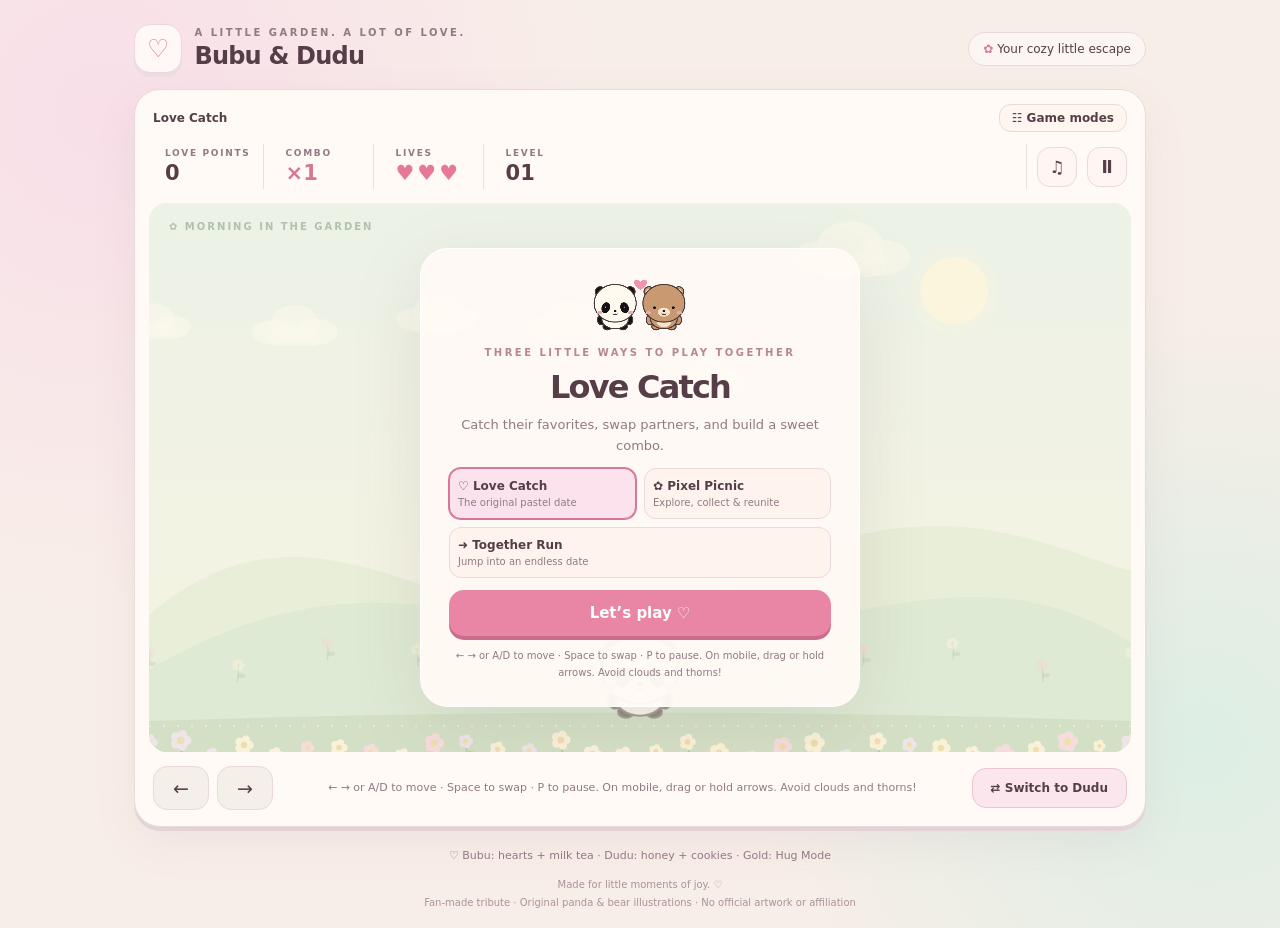
==== BubuDudu.html @ e4f0c97c "first commit" ====
<!DOCTYPE html>
<html lang="en">
<head>
<meta charset="UTF-8">
<meta name="viewport" content="width=device-width, initial-scale=1, viewport-fit=cover">
<meta name="theme-color" content="#f8eee8">
<title>Bubu &amp; Dudu · Little Love Arcade</title>
<style>
:root{--ink:#563e48;--muted:#927984;--pink:#ed779d;--paper:#fffaf5;--border:#ead9dc}
*{box-sizing:border-box}body{margin:0;background:#f8eee8;color:var(--ink);font-family:"Trebuchet MS","Arial Rounded MT Bold",system-ui,sans-serif;min-height:100svh;background-image:radial-gradient(circle at 8% 12%,#f8dfe8 0,transparent 34%),radial-gradient(circle at 94% 80%,#ddeee4 0,transparent 32%)}
button{font:inherit;color:inherit;cursor:pointer;-webkit-tap-highlight-color:transparent;touch-action:manipulation}button:focus-visible{outline:3px solid #9966aa;outline-offset:4px}button:hover{filter:brightness(1.035)}button:active{transform:translateY(2px)}
.page{max-width:1060px;margin:auto;padding:24px 24px 16px}.masthead{display:flex;justify-content:space-between;align-items:center;margin-bottom:16px;gap:12px}.brand{display:flex;align-items:center;gap:12px}.brand-icon{background:#fff8f6;border:1px solid var(--border);border-radius:16px;padding:9px 12px;color:var(--pink);font-size:25px;box-shadow:0 4px 0 #ecdde0}.eyebrow{font-size:10px;font-weight:bold;letter-spacing:2.5px;text-transform:uppercase;color:var(--muted)}h1{font-size:24px;margin:4px 0 0;letter-spacing:-.8px}.date-badge{font-size:12px;border:1px solid var(--border);border-radius:30px;padding:9px 14px;background:#ffffff70}.date-badge span{color:#da7697}
.game-shell{background:var(--paper);border:1px solid var(--border);padding:14px;border-radius:26px;box-shadow:0 15px 45px #86626d15,0 4px 0 #e9dadd}.hud{display:flex;align-items:center;gap:10px;padding:2px 4px 14px;flex-wrap:wrap}.stat{min-width:100px;padding:4px 12px;border-right:1px solid #eddee0}.stat-label{display:block;font-size:9px;letter-spacing:1.7px;font-weight:bold;color:var(--muted);margin-bottom:3px}.stat-value{font-size:21px;font-weight:bold;font-variant-numeric:tabular-nums}.combo-value{color:#d67797}.lives-value{color:#e77998;letter-spacing:3px}.level-stat{flex:1}.icon-button{border:1px solid var(--border);background:#fff5f2;width:40px;height:40px;border-radius:13px;font-weight:bold;font-size:17px}.stage{position:relative;height:clamp(380px,61svh,610px);min-height:330px;border-radius:18px;overflow:hidden;background:#edf4e8;isolation:isolate}canvas{display:block;width:100%;height:100%;touch-action:none}.stage-caption{position:absolute;top:18px;left:20px;pointer-events:none;font-size:10px;letter-spacing:2px;color:#638877;font-weight:bold;text-transform:uppercase}.hug-pill{position:absolute;top:16px;right:16px;border-radius:24px;padding:9px 14px;background:#fff5cc;box-shadow:0 3px 12px #c98b4430;color:#956634;font-size:12px;font-weight:bold;pointer-events:none}.toast{position:absolute;top:65px;left:50%;transform:translateX(-50%);padding:10px 18px;border-radius:25px;background:#fffaf2ed;box-shadow:0 4px 15px #71505012;font-size:13px;font-weight:bold;pointer-events:none;text-align:center;max-width:90%;width:max-content}
.overlay{position:absolute;inset:0;background:#f5f4e388;backdrop-filter:none;display:flex;align-items:center;justify-content:center;padding:18px;z-index:2}.card{width:min(440px,100%);text-align:center;background:#fffaf5f5;border:1px solid #ffffff;border-radius:28px;padding:25px 28px;box-shadow:0 18px 70px #79616122}.card-tag{font-size:10px;letter-spacing:2.5px;color:#b88691;text-transform:uppercase;font-weight:bold}.card h2{font-size:40px;letter-spacing:-1.8px;line-height:1.06;margin:13px 0 9px}.card h2 span{color:#dd7997}.card p{font-size:13px;line-height:1.65;color:var(--muted);margin:8px 0 15px}.couple-art{width:155px;height:87px;display:block;margin:0 auto 8px}canvas.couple-art{object-fit:contain}.rules{display:grid;grid-template-columns:1fr 1fr;gap:8px;margin:16px 0;text-align:left}.rule{background:#f8edf0;border-radius:12px;padding:10px;font-size:11px;line-height:1.6}.rule:nth-child(2){background:#f5eddf}.rule b{display:block;font-size:12px}.primary{border:0;background:#e986a5;color:#fff;width:100%;padding:14px;border-radius:15px;font-size:15px;font-weight:bold;box-shadow:0 4px 0 #ca6c8c}.small-note{font-size:10px!important;margin:12px 0 0!important}.score-summary{display:flex;justify-content:center;gap:40px;margin:22px 0}.score-summary strong{display:block;font-size:31px;margin-top:5px}.score-summary span{font-size:11px;color:var(--muted)}
.controls{display:flex;align-items:center;justify-content:space-between;gap:12px;padding:14px 4px 2px}.move-controls{display:flex;gap:8px}.move-button{border:1px solid var(--border);background:#f5efe9;border-radius:14px;width:56px;height:44px;font-size:19px;touch-action:none;user-select:none}.move-button.held{background:#eddae3}.control-hint{font-size:11px;color:var(--muted);text-align:center;line-height:1.7}.control-hint kbd{font:inherit;background:#f3eae8;border:1px solid #e5d8d7;border-radius:5px;padding:2px 5px}.swap-button{border:1px solid #e9c5d0;border-radius:14px;background:#fbe6ed;padding:12px 18px;font-size:12px;font-weight:bold;min-width:150px}.legend{display:flex;justify-content:center;flex-wrap:wrap;gap:20px;margin:22px 0 14px;color:var(--muted);font-size:11px}.legend span{display:flex;align-items:center;gap:6px}.dot{width:8px;height:8px;border-radius:50%;display:inline-block;background:#e986a5}.dot.honey{background:#d5a05c}.dot.gold{background:#dfbe55}.footer{text-align:center;font-size:10px;color:#ab9298;line-height:1.8}.hidden{display:none!important}.sr-only{position:absolute;width:1px;height:1px;padding:0;overflow:hidden;clip:rect(0,0,0,0);white-space:nowrap;border:0}
@media(max-width:600px){.page{padding:12px 10px}.masthead{margin-bottom:12px}.brand-icon{padding:7px 10px}h1{font-size:19px}.date-badge{display:none}.game-shell{padding:9px;border-radius:21px}.hud{gap:0;padding-bottom:10px}.stat{min-width:0;padding:3px 8px}.stat-value{font-size:18px}.stat-label{font-size:8px;letter-spacing:1px}.icon-button{width:33px;height:34px;margin-left:5px}.stage{height:clamp(380px,62svh,590px)}.card{padding:19px 20px}.card h2{font-size:34px}.control-hint{display:none}.swap-button{min-width:145px;padding:12px}.legend{gap:12px;font-size:10px;margin:17px 0 10px}.couple-art{height:75px}.stage-caption{font-size:9px;left:13px}.controls{padding-top:12px}}
@media(max-height:650px) and (min-width:601px){.page{padding-top:12px}.stage{height:380px}.card{padding:16px 25px}.couple-art{height:60px}.card h2{font-size:32px}.rules{margin:10px 0}.legend{margin:15px 0 8px}}
@media(prefers-reduced-motion:reduce){button:active{transform:none}}
.mode-picker{display:grid;grid-template-columns:1fr 1fr;gap:8px;margin:12px 0}.mode-choice{border:1px solid var(--border);border-radius:12px;padding:10px 8px;background:#fff3ed;text-align:left;font-size:12px;font-weight:bold}.mode-choice:last-child{grid-column:1/-1}.mode-choice small{display:block;font-size:10px;font-weight:normal;margin-top:4px;color:var(--muted)}.mode-choice[aria-pressed="true"]{border-color:#d67797;background:#fce2ed;box-shadow:0 0 0 1px #d67797}.secondary{border:1px solid var(--border);border-radius:12px;background:#fff7ef;padding:9px 15px;margin-top:10px}.card{max-height:100%;overflow:auto}.overlay{padding:12px}.card h2{font-size:32px}.card .couple-art{height:65px}.card p{margin:6px 0 10px}.direction-extra{display:flex;gap:6px}.move-controls{flex-wrap:wrap}.control-hint{font-size:11px}.pixel-mode canvas{image-rendering:pixelated}.pixel-mode .stage-caption{font-family:monospace}.mode-nav{display:flex;justify-content:space-between;align-items:center;padding:0 4px 10px;font-size:12px;font-weight:bold}.mode-nav .secondary{margin:0;padding:6px 12px}@media(max-width:600px){.card{padding:16px}.card h2{margin:8px 0;font-size:28px}.card .couple-art{height:48px}.mode-choice{padding:8px}.direction-extra .move-button{width:38px}.control-hint{display:none}.mode-picker{gap:6px}}
</style>
</head>
<body>
<main class="page">
 <header class="masthead"><div class="brand"><div class="brand-icon" aria-hidden="true">♡</div><div><div class="eyebrow">A little garden. A lot of love.</div><h1>Bubu &amp; Dudu</h1></div></div><div class="date-badge"><span>✿</span> Your cozy little escape</div></header>
 <section class="game-shell" aria-label="Love Catch game">
  <div class="mode-nav"><span id="modeLabel">Love Catch</span><button class="secondary" id="menu">☷ Game modes</button></div>
  <div class="hud"><div class="stat"><span class="stat-label">LOVE POINTS</span><span class="stat-value" id="score">0</span></div><div class="stat"><span class="stat-label">COMBO</span><span class="stat-value combo-value" id="combo">×1</span></div><div class="stat"><span class="stat-label">LIVES</span><span class="stat-value lives-value" id="lives" aria-label="3 lives">♥♥♥</span></div><div class="stat level-stat"><span class="stat-label">LEVEL</span><span class="stat-value" id="level">01</span></div><button class="icon-button" id="mute" aria-label="Mute sound" aria-pressed="false" title="Mute sound">♫</button><button class="icon-button" id="pause" aria-label="Pause game" title="Pause (P)">Ⅱ</button></div>
  <div class="stage" id="stage"><canvas id="game" aria-label="Move to catch falling treats. Bubu loves hearts and milk tea; Dudu loves honey and cookies."></canvas><div class="stage-caption" id="season">✿ Morning in the garden</div><div class="hug-pill hidden" id="hug">♡ HUG MODE · 5.0s</div><div class="toast hidden" id="toast" role="status"></div>
   <div class="overlay" id="overlay"><div class="card">
    <svg class="couple-art" viewBox="0 0 180 100" aria-hidden="true"><path d="M88 29C70 10 59 32 88 48C116 32 106 10 88 29" fill="#ef95af"/><g stroke="#62474a" stroke-width="2.5"><ellipse cx="55" cy="78" rx="31" ry="20" fill="#fff9ef"/><circle cx="31" cy="30" r="11" fill="#55444a"/><circle cx="78" cy="30" r="11" fill="#55444a"/><ellipse cx="55" cy="49" rx="34" ry="29" fill="#fff9ef"/><ellipse cx="42" cy="47" rx="9" ry="12" fill="#55444a"/><ellipse cx="68" cy="47" rx="9" ry="12" fill="#55444a"/><ellipse cx="125" cy="78" rx="31" ry="20" fill="#bc8a65"/><circle cx="102" cy="30" r="11" fill="#bc8a65"/><circle cx="148" cy="30" r="11" fill="#bc8a65"/><ellipse cx="125" cy="49" rx="34" ry="29" fill="#bc8a65"/></g><g fill="#fff"><circle cx="44" cy="45" r="2.5"/><circle cx="70" cy="45" r="2.5"/></g><g fill="#574247"><circle cx="114" cy="47" r="3"/><circle cx="136" cy="47" r="3"/><ellipse cx="55" cy="56" rx="4" ry="3"/><ellipse cx="125" cy="56" rx="4" ry="3"/></g><g fill="#ed95a8" opacity=".8"><ellipse cx="32" cy="60" rx="7" ry="4"/><ellipse cx="77" cy="60" rx="7" ry="4"/><ellipse cx="103" cy="60" rx="7" ry="4"/><ellipse cx="147" cy="60" rx="7" ry="4"/></g><g stroke="#62474a" stroke-width="2" fill="none" stroke-linecap="round"><path d="M49 62Q55 68 61 62M119 62Q125 68 131 62"/></g></svg>
    <div class="card-tag" id="cardTag">Three little ways to play together</div><h2 id="cardTitle">Love <span>Catch</span></h2><p id="cardDescription">A garden date with your favorite duo.</p>
    <div class="mode-picker" id="modePicker"><button class="mode-choice" data-mode="catch" aria-pressed="true">♡ Love Catch<small>The original pastel date</small></button><button class="mode-choice" data-mode="picnic" aria-pressed="false">✿ Pixel Picnic<small>Explore, collect & reunite</small></button><button class="mode-choice" data-mode="runner" aria-pressed="false">➜ Together Run<small>Jump into an endless date</small></button></div>
    <div class="rules" id="rules"><div class="rule"><b>♡ Bubu’s favorites</b>Pink hearts &amp; milk tea</div><div class="rule"><b>✿ Dudu’s favorites</b>Honey jars &amp; cookies</div></div>
    <div class="score-summary hidden" id="summary"><div><span>YOUR SCORE</span><strong id="finalScore">0</strong></div><div><span>PERSONAL BEST</span><strong id="bestScore">0</strong></div></div>
    <button class="primary" id="play">Let’s play &nbsp; ♡</button><p class="small-note" id="cardNote">Move with ← → or A / D · Space to swap<br>On mobile, drag or hold the arrow buttons.<br>Avoid clouds &amp; thorns. Gold means hug time!</p>
   </div></div>
  </div>
  <div class="controls"><div class="move-controls"><button class="move-button" id="left" aria-label="Move left">←</button><button class="move-button" id="right" aria-label="Move right">→</button></div><div class="control-hint"><kbd>←</kbd> <kbd>→</kbd> move &nbsp; <kbd>Space</kbd> swap &nbsp; <kbd>P</kbd> pause<br>Catch their favorites to grow your combo!</div><button class="swap-button" id="swap">⇄ &nbsp; Switch to Dudu</button></div>
 </section>
 <div class="legend"><span><i class="dot"></i> Bubu: hearts + milk tea</span><span><i class="dot honey"></i> Dudu: honey + cookies</span><span><i class="dot gold"></i> Golden heart: hug time!</span></div>
 <footer class="footer">Made for little moments of joy. ♡<br>Fan-made tribute · Original panda &amp; bear illustrations · No official artwork or affiliation</footer>
 <div class="sr-only" id="announcement" aria-live="polite"></div>
</main>
<script>
(() => {
 'use strict';
 // ── Tweakable constants ──────────────────────────────────────────────
 const CONFIG = Object.freeze({moveSpeed:470,fallSpeed:115,fallIncrease:24,spawnInterval:.86,minSpawnInterval:.29,spawnDecrease:.075,levelDuration:30,lives:3,hugDuration:5,invulnerability:1.35,goldenChance:.025,hazardChance:.19,maxCombo:5,catchesPerCombo:3,maxItems:70,points:{heart:10,tea:20,honey:20,cookie:10,gold:30}});
 const THEMES = [
  {name:'Morning in the garden',sky:'#e3f1ed',low:'#f7f4de',hill:'#c3dfc4',hill2:'#d9e8ca',ground:'#afcba6',night:false},
  {name:'Sunset sweethearts',sky:'#f3cbd7',low:'#ffebcf',hill:'#c7baca',hill2:'#dfcbd3',ground:'#b7bda5',night:false},
  {name:'Under the little stars',sky:'#44496e',low:'#8d7a9f',hill:'#696b8a',hill2:'#7c7a98',ground:'#758479',night:true}
 ];
 const $ = id => document.getElementById(id);
 const canvas=$('game'),stage=$('stage');let ctx=canvas.getContext('2d');
 const ui={score:$('score'),combo:$('combo'),lives:$('lives'),level:$('level'),overlay:$('overlay'),hug:$('hug'),toast:$('toast'),swap:$('swap')};
 const reducedMotion=window.matchMedia('(prefers-reduced-motion: reduce)').matches;
 const rand=(a,b)=>a+Math.random()*(b-a),clamp=(v,a,b)=>Math.max(a,Math.min(b,v));
 let W=900,H=550,dpr=1,lastTime=0,visualTime=0,best=0;
 try{best=Math.max(0,Number(localStorage.getItem('loveCatchBest'))||0);}catch{/* Private browsing or denied storage is safe. */}
 // ── State ───────────────────────────────────────────────────────────
 const state={mode:'start',score:0,lives:CONFIG.lives,level:1,elapsed:0,streak:0,combo:1,character:'bubu',x:450,items:[],particles:[],texts:[],spawnTimer:.6,hug:0,invulnerable:0,squash:0,shake:0,toastTime:0};
 const input={keys:new Set(),holds:new Map(),pointer:null,target:null};
 const scenery={clouds:Array.from({length:7},(_,i)=>({x:i/7,y:rand(.08,.36),scale:rand(.65,1.2),speed:rand(.005,.013)})),stars:Array.from({length:48},()=>({x:Math.random(),y:rand(.03,.65),r:rand(.8,2),phase:rand(0,6)})),flowers:Array.from({length:32},(_,i)=>({x:i/31,y:rand(0,1),scale:rand(.65,1.2),phase:rand(0,6)}))};
 function catchWidth(){return state.hug>0?144:72;}
 function playerY(){return H-66;}
 function constrainPlayer(){state.x=clamp(state.x,catchWidth()/2+8,W-catchWidth()/2-8);}
 function clearInput(){input.keys.clear();input.holds.clear();input.pointer=null;input.target=null;document.querySelectorAll('.move-button').forEach(button=>button.classList.remove('held'));}
 // ── Audio: synthesized only; unlocked by a user gesture ──────────────
 const audio={context:null,muted:false};
 function unlockAudio(){try{if(!audio.context)audio.context=new(window.AudioContext||window.webkitAudioContext)();if(audio.context.state==='suspended')audio.context.resume().catch(()=>{});}catch{/* Audio is optional. */}}
 function tone(frequency,start,duration,type='sine',volume=.075,endFrequency){if(!audio.context||audio.muted||audio.context.state!=='running')return;const t=audio.context.currentTime+start,o=audio.context.createOscillator(),g=audio.context.createGain();o.type=type;o.frequency.setValueAtTime(frequency,t);if(endFrequency)o.frequency.exponentialRampToValueAtTime(endFrequency,t+duration);g.gain.setValueAtTime(.0001,t);g.gain.exponentialRampToValueAtTime(volume,t+.012);g.gain.exponentialRampToValueAtTime(.0001,t+duration);o.connect(g);g.connect(audio.context.destination);o.start(t);o.stop(t+duration+.02);}
 function sound(name){if(name==='catch')tone(640,0,.13,'sine',.075,1100);else if(name==='combo')[660,880,1100].forEach((f,i)=>tone(f,i*.07,.2));else if(name==='hit'){tone(180,0,.24,'triangle',.12,55);tone(110,.07,.2,'sawtooth',.035,45);}else if(name==='level')[523,659,784,1047].forEach((f,i)=>tone(f,i*.12,.25));else if(name==='hug')[587,740,880,1175,1480].forEach((f,i)=>tone(f,i*.075,.28));else if(name==='swap')tone(400,0,.09,'sine',.035,650);}
 // ── UI and lifecycle ────────────────────────────────────────────────
 function updateHUD(){ui.score.textContent=state.score.toLocaleString();ui.combo.textContent='×'+state.combo;ui.lives.textContent='♥'.repeat(state.lives)+'♡'.repeat(CONFIG.lives-state.lives);ui.lives.setAttribute('aria-label',state.lives+' lives');ui.level.textContent=String(state.level).padStart(2,'0');ui.swap.textContent='⇄  Switch to '+(state.character==='bubu'?'Dudu':'Bubu');const theme=THEMES[(state.level-1)%3];$('season').textContent=(theme.night?'☾ ':'✿ ')+theme.name;$('season').style.color=theme.night?'#f4d8ed':'#638877';}
 function notify(text,duration=2){ui.toast.textContent=text;ui.toast.classList.remove('hidden');state.toastTime=duration;$('announcement').textContent=text;}
 function startGame(){unlockAudio();clearInput();Object.assign(state,{mode:'playing',score:0,lives:CONFIG.lives,level:1,elapsed:0,streak:0,combo:1,character:'bubu',x:W/2,items:[],particles:[],texts:[],spawnTimer:.6,hug:0,invulnerable:0,squash:0,shake:0,toastTime:0});ui.overlay.classList.add('hidden');ui.toast.classList.add('hidden');ui.hug.classList.add('hidden');$('pause').textContent='Ⅱ';$('pause').setAttribute('aria-label','Pause game');updateHUD();notify('Bubu loves pink treats. Let’s catch some love!',2.8);}
 function showOverlay(mode){ui.overlay.classList.remove('hidden');$('rules').classList.add('hidden');$('summary').classList.toggle('hidden',mode!=='over');if(mode==='paused'){$('cardTag').textContent='Take a little breather';$('cardTitle').innerHTML='Date <span>paused</span>';$('cardDescription').textContent='Your treats can wait. We’ll be right here.';$('play').textContent='Keep catching  ♡';$('cardNote').textContent='Press P or tap below to continue.';}else{$('cardTag').textContent='A lovely date, beautifully caught';$('cardTitle').innerHTML='So much <span>love!</span>';$('cardDescription').textContent='Every little treat was a little memory. Shall we make more?';$('finalScore').textContent=state.score.toLocaleString();$('bestScore').textContent=best.toLocaleString();$('play').textContent='Play again  ♡';$('cardNote').textContent='Tip: swap for matching treats to build a ×5 combo!';}$('play').focus({preventScroll:true});}
 function pauseGame(){if(state.mode==='playing'){state.mode='paused';clearInput();showOverlay('paused');$('pause').textContent='▶';$('pause').setAttribute('aria-label','Resume game');}else if(state.mode==='paused'){state.mode='playing';ui.overlay.classList.add('hidden');$('pause').textContent='Ⅱ';$('pause').setAttribute('aria-label','Pause game');lastTime=performance.now();}}
 function endGame(){state.mode='over';clearInput();best=Math.max(best,state.score);try{localStorage.setItem('loveCatchBest',String(best));}catch{}ui.hug.classList.add('hidden');showOverlay('over');}
 function swap(){if(state.mode!=='playing')return;unlockAudio();state.character=state.character==='bubu'?'dudu':'bubu';state.squash=.18;sound('swap');updateHUD();}
 $('play').addEventListener('click',()=>{if(state.mode==='paused')pauseGame();else startGame();$('play').blur();});$('pause').addEventListener('click',()=>{unlockAudio();pauseGame();$('pause').blur();});ui.swap.addEventListener('click',()=>{swap();ui.swap.blur();});
 $('mute').addEventListener('click',()=>{audio.muted=!audio.muted;unlockAudio();$('mute').textContent=audio.muted?'♪̸':'♫';$('mute').setAttribute('aria-pressed',String(audio.muted));$('mute').setAttribute('aria-label',audio.muted?'Unmute sound':'Mute sound');$('mute').title=audio.muted?'Unmute sound':'Mute sound';});
 // ── Input: keyboard, drag, and multi-touch hold buttons ───────────────
 window.addEventListener('keydown',e=>{const k=e.key.toLowerCase();if(!['arrowleft','arrowright','a','d',' ','p'].includes(k))return;if(e.target instanceof HTMLButtonElement&&k===' ')return;if(state.mode==='playing'||state.mode==='paused')e.preventDefault();if(e.repeat)return;if(k==='p'){unlockAudio();pauseGame();}else if(k===' ')swap();else if(state.mode==='playing'){input.keys.add(k);input.target=null;}});
 window.addEventListener('keyup',e=>input.keys.delete(e.key.toLowerCase()));window.addEventListener('blur',()=>{clearInput();if(state.mode==='playing')pauseGame();});document.addEventListener('visibilitychange',()=>{if(document.hidden&&state.mode==='playing')pauseGame();});
 for(const [id,direction] of [['left',-1],['right',1]]){const button=$(id);button.addEventListener('pointerdown',e=>{if(state.mode!=='playing')return;e.preventDefault();unlockAudio();button.setPointerCapture(e.pointerId);input.holds.set(e.pointerId,direction);input.target=null;button.classList.add('held');});const release=e=>{input.holds.delete(e.pointerId);button.classList.remove('held');};button.addEventListener('pointerup',release);button.addEventListener('pointercancel',release);button.addEventListener('lostpointercapture',release);}
 function setPointerTarget(e){const rect=canvas.getBoundingClientRect();input.target=clamp((e.clientX-rect.left)*W/rect.width,0,W);}
 canvas.addEventListener('pointerdown',e=>{if(state.mode!=='playing'||input.pointer!==null)return;e.preventDefault();unlockAudio();input.pointer=e.pointerId;canvas.setPointerCapture(e.pointerId);setPointerTarget(e);});canvas.addEventListener('pointermove',e=>{if(input.pointer===e.pointerId)setPointerTarget(e);});const releaseDrag=e=>{if(input.pointer===e.pointerId){input.pointer=null;input.target=null;}};canvas.addEventListener('pointerup',releaseDrag);canvas.addEventListener('pointercancel',releaseDrag);canvas.addEventListener('lostpointercapture',releaseDrag);
 // ── Spawning and catch resolution ────────────────────────────────────
 function spawn(){if(state.items.length>=CONFIG.maxItems)return;const r=Math.random();let type;if(r<CONFIG.goldenChance)type='gold';else if(r<CONFIG.goldenChance+CONFIG.hazardChance)type=Math.random()<.5?'cloud':'thorn';else type=['heart','tea','honey','cookie'][Math.floor(Math.random()*4)];state.items.push({type,x:rand(25,W-25),y:-30,speed:(CONFIG.fallSpeed+Math.min(state.level-1,18)*CONFIG.fallIncrease)*rand(.87,1.15),phase:rand(0,6),rotation:rand(-.2,.2),caught:false});}
 function burst(x,y,count,color,hearts=false){if(reducedMotion)count=Math.min(count,4);for(let i=0;i<count;i++)state.particles.push({x,y,vx:rand(-95,95),vy:rand(-170,-45),life:rand(.45,.85),max:.85,size:rand(3,7),color,heart:hearts});}
 function floating(text,x,y,color='#c75f84'){state.texts.push({text,x,y,life:1.1,color});}
 function catchItem(item){const {type,x,y}=item;item.caught=true;if(type==='cloud'||type==='thorn'){if(state.invulnerable>0)return;state.lives--;state.streak=0;state.combo=1;state.invulnerable=CONFIG.invulnerability;state.shake=reducedMotion?0:.32;burst(x,y,13,'#8a7a95');floating('Ouch! −1 ♥',state.x,playerY()-62,'#786780');sound('hit');updateHUD();if(state.lives<=0)endGame();return;}
  if(type==='gold'){state.hug=CONFIG.hugDuration;constrainPlayer();notify('♡ Hug Mode! Together is twice as sweet.',2.5);sound('hug');burst(x,y,22,'#edbf50',true);}
  const matching=type==='gold'||state.hug>0||(state.character==='bubu'?(type==='heart'||type==='tea'):(type==='honey'||type==='cookie'));
  const oldCombo=state.combo;if(matching){state.streak++;state.combo=Math.min(CONFIG.maxCombo,1+Math.floor(state.streak/CONFIG.catchesPerCombo));}else{state.streak=0;state.combo=1;}
  const points=Math.round(CONFIG.points[type]*(matching?1:.5)*state.combo*(state.hug>0?2:1));state.score+=points;state.squash=.24;floating('+'+points+(matching?'':' · wrong pal'),x,y-16,matching?'#bc597d':'#958378');burst(x,y,matching?9:4,matching?'#ea91ae':'#d2b28b',matching&&state.combo>1);if(type!=='gold')sound(state.combo>oldCombo?'combo':'catch');if(state.combo>oldCombo)notify('Sweet streak! ×'+state.combo+' love points',1.4);updateHUD();}
 // ── Delta-time simulation ───────────────────────────────────────────
 function update(dt){state.elapsed+=dt;const nextLevel=1+Math.floor(state.elapsed/CONFIG.levelDuration);if(nextLevel!==state.level){state.level=nextLevel;sound('level');updateHUD();notify('Level '+state.level+' · '+THEMES[(state.level-1)%3].name,2.6);burst(W/2,H*.3,24,'#e99cba',true);}
  state.hug=Math.max(0,state.hug-dt);state.invulnerable=Math.max(0,state.invulnerable-dt);state.squash=Math.max(0,state.squash-dt);state.shake=Math.max(0,state.shake-dt);state.toastTime=Math.max(0,state.toastTime-dt);ui.toast.classList.toggle('hidden',state.toastTime<=0);ui.hug.classList.toggle('hidden',state.hug<=0);if(state.hug>0)ui.hug.textContent='♡ HUG MODE · '+state.hug.toFixed(1)+'s';
  let direction=(input.keys.has('arrowright')||input.keys.has('d')?1:0)-(input.keys.has('arrowleft')||input.keys.has('a')?1:0);for(const held of input.holds.values())direction+=held;direction=clamp(direction,-1,1);if(direction)state.x+=direction*CONFIG.moveSpeed*dt;else if(input.target!==null){const diff=input.target-state.x;state.x+=Math.sign(diff)*Math.min(Math.abs(diff),CONFIG.moveSpeed*1.5*dt);}constrainPlayer();
  state.spawnTimer-=dt;const interval=Math.max(CONFIG.minSpawnInterval,CONFIG.spawnInterval-(state.level-1)*CONFIG.spawnDecrease);while(state.spawnTimer<=0){spawn();state.spawnTimer+=interval;}
  const line=playerY()-35;for(const item of state.items){const oldY=item.y;item.y+=item.speed*dt;const ix=item.x+Math.sin(visualTime*1.8+item.phase)*7;if(oldY<=line+17&&item.y>=line-17&&Math.abs(ix-state.x)<catchWidth()/2+13){catchItem(item);if(state.mode!=='playing')break;}}
  state.items=state.items.filter(item=>!item.caught&&item.y<H+40);for(const p of state.particles){p.life-=dt;p.x+=p.vx*dt;p.y+=p.vy*dt;p.vy+=230*dt;}state.particles=state.particles.filter(p=>p.life>0);for(const t of state.texts){t.life-=dt;t.y-=32*dt;}state.texts=state.texts.filter(t=>t.life>0);
 }
 // ── Canvas artwork primitives (all original, no images) ───────────────
 function ellipse(x,y,rx,ry,fill,stroke){ctx.beginPath();ctx.ellipse(x,y,Math.max(.01,rx),Math.max(.01,ry),0,0,Math.PI*2);ctx.fillStyle=fill;ctx.fill();if(stroke){ctx.strokeStyle=stroke;ctx.lineWidth=2;ctx.stroke();}}
 function roundRect(x,y,w,h,r,fill,stroke){ctx.beginPath();ctx.roundRect(x,y,w,h,r);ctx.fillStyle=fill;ctx.fill();if(stroke){ctx.strokeStyle=stroke;ctx.lineWidth=2;ctx.stroke();}}
 function heart(x,y,size,color){ctx.save();ctx.translate(x,y);ctx.scale(size/20,size/20);ctx.beginPath();ctx.moveTo(0,8);ctx.bezierCurveTo(-25,-7,-12,-23,0,-10);ctx.bezierCurveTo(12,-23,25,-7,0,8);ctx.fillStyle=color;ctx.fill();ctx.restore();}
 function cloud(x,y,s,color){ctx.save();ctx.translate(x,y);ctx.scale(s,s);ellipse(-24,0,25,14,color);ellipse(0,-9,28,22,color);ellipse(26,0,24,15,color);roundRect(-30,-4,60,20,9,color);ctx.restore();}
 function flower(x,y,s,color,phase=0){ctx.save();ctx.translate(x,y);ctx.rotate(reducedMotion?0:Math.sin(visualTime*.8+phase)*.07);ctx.scale(s,s);ctx.strokeStyle='#779c7b';ctx.lineWidth=2;ctx.beginPath();ctx.moveTo(0,2);ctx.quadraticCurveTo(2,12,0,24);ctx.stroke();ellipse(5,15,6,3,'#83ac85');for(let i=0;i<5;i++){const a=i*Math.PI*2/5;ellipse(Math.cos(a)*5,Math.sin(a)*5,4,4,color);}ellipse(0,0,3,3,'#e9c775');ctx.restore();}
 function drawCharacter(x,y,kind,scale=1){const panda=kind==='bubu',fur=panda?'#fffaf0':'#c99a72',dark='#4a3a38',black='#171313',cream='#f6e3c9';ctx.save();ctx.translate(x,y+(reducedMotion?0:Math.sin(visualTime*3.2)*2));const squash=Math.sin(state.squash/.24*Math.PI)*.1;ctx.scale(scale*(1+squash),scale*(1-squash));
  // A round, overlapping head takes up about two thirds of the height.
  const shape=(px,py,rx,ry,color)=>ellipse(px,py,rx,ry,color,dark);
  ctx.lineWidth=2;
  for(const side of [-1,1]){shape(side*14,27,8,6,panda?black:fur);shape(side*25,15,7,9,panda?black:fur);}
  shape(0,14,24,17,fur);ellipse(0,19,13,9,panda?fur:cream);
  for(const side of [-1,1]){shape(side*27,-36,9,9,panda?black:fur);if(!panda)ellipse(side*27,-36,5,5,cream);}
  shape(0,-15,38,34,fur);
  if(panda){for(const side of [-1,1]){ctx.save();ctx.translate(side*17,-7);ctx.rotate(-side*Math.PI/9);ellipse(0,0,7.5,10,black);ctx.restore();}}
  else ellipse(0,1,11,8,cream);
  for(const side of [-1,1]){ellipse(side*17,-7,2.5,2.5,panda?'#080808':black);if(panda)ellipse(side*17-.7,-8,1,1,'#ffffff');ellipse(side*28,2,5,3,'#efa6b5');}
  ellipse(0,-1,2.4,1.8,black);ctx.strokeStyle=dark;ctx.lineWidth=1.3;ctx.lineCap='round';ctx.beginPath();ctx.moveTo(-4,4);ctx.quadraticCurveTo(-2,7,0,4);ctx.quadraticCurveTo(2,7,4,4);ctx.stroke();ctx.restore();}
 function drawItem(item){const x=item.x+Math.sin(visualTime*1.8+item.phase)*7;ctx.save();ctx.translate(x,item.y);ctx.rotate(item.rotation+(reducedMotion?0:Math.sin(visualTime*2+item.phase)*.13));ctx.shadowColor='#77556615';ctx.shadowBlur=6;ctx.shadowOffsetY=3;
  switch(item.type){case 'heart':heart(0,2,23,'#ef8eae');heart(-5,-5,5,'#ffd4e1');break;
  case 'gold':ctx.shadowColor='#ffde6c';ctx.shadowBlur=18;heart(0,2,26,'#efc653');ctx.shadowBlur=0;ctx.fillStyle='#fff4c5';ctx.font='19px serif';ctx.textAlign='center';ctx.fillText('✦',0,0);break;
  case 'tea':roundRect(-12,-14,24,32,5,'#f6d8bd','#b98e88');roundRect(-11,-7,22,14,2,'#dbc0a1');ctx.strokeStyle='#d981a0';ctx.lineWidth=4;ctx.beginPath();ctx.moveTo(3,-8);ctx.lineTo(7,-26);ctx.stroke();roundRect(-15,-16,30,5,2,'#fff9f0','#b98e88');for(let i=0;i<5;i++)ellipse(-7+(i%3)*7,10+Math.floor(i/3)*5,2.4,2.4,'#77585a');break;
  case 'honey':roundRect(-14,-13,28,31,7,'#edbc61','#b48a56');roundRect(-15,-19,30,8,3,'#d99d54','#b48a56');roundRect(-11,-3,22,13,4,'#fff2c6');ctx.shadowBlur=0;heart(0,5,8,'#d79549');break;
  case 'cookie':ellipse(0,0,19,19,'#dab17b','#ab805d');ellipse(-3,-3,14,13,'#e8c793');for(const [cx,cy] of [[-7,-9],[7,-7],[-4,4],[9,7],[-11,9]])ellipse(cx,cy,2.8,2.8,'#886149');break;
  case 'cloud':cloud(0,-3,.45,'#9095ac');ctx.shadowBlur=0;ellipse(-7,-6,1.8,2.4,'#4e526c');ellipse(7,-6,1.8,2.4,'#4e526c');ctx.strokeStyle='#565c77';ctx.lineWidth=1.5;ctx.beginPath();ctx.arc(0,2,4,Math.PI,Math.PI*2);ctx.stroke();ctx.strokeStyle='#7997bf';ctx.lineWidth=3;for(let i=-1;i<=1;i++){ctx.beginPath();ctx.moveTo(i*12,14);ctx.lineTo(i*12-3,21);ctx.stroke();}break;
  case 'thorn':ctx.strokeStyle='#68876b';ctx.lineWidth=4;ctx.beginPath();ctx.moveTo(0,0);ctx.lineTo(0,23);ctx.stroke();ctx.fillStyle='#68876b';ctx.beginPath();ctx.moveTo(0,12);ctx.lineTo(-10,6);ctx.lineTo(-3,17);ctx.moveTo(0,19);ctx.lineTo(9,13);ctx.lineTo(3,24);ctx.fill();for(let i=0;i<6;i++){const a=i*Math.PI/3;ellipse(Math.cos(a)*9,Math.sin(a)*9,7,6,'#a682a8');}ellipse(0,0,7,7,'#e9ca93');ellipse(-3,-1,1.5,2,'#6c5370');ellipse(3,-1,1.5,2,'#6c5370');break;}
  ctx.restore();}
 // ── Background and rendering ────────────────────────────────────────
 function drawBackground(){const theme=THEMES[(state.level-1)%3];const gradient=ctx.createLinearGradient(0,0,0,H);gradient.addColorStop(0,theme.sky);gradient.addColorStop(1,theme.low);ctx.fillStyle=gradient;ctx.fillRect(0,0,W,H);
  if(theme.night){for(const star of scenery.stars){ctx.globalAlpha=.35+.55*(.5+.5*Math.sin(visualTime*1.2+star.phase));ellipse(star.x*W,star.y*H,star.r,star.r,'#fff1cf');}ctx.globalAlpha=1;ellipse(W*.83,H*.16,24,24,'#fff0d2');ellipse(W*.83+10,H*.16-7,23,23,theme.sky);}else{ellipse(W*.82,H*.16,34,34,theme.name.startsWith('Sunset')?'#ffe0b2':'#fff8d6');ellipse(W*.82,H*.16,44,44,'#fff4cf30');}
  ctx.globalAlpha=theme.night?.17:.65;for(const c of scenery.clouds){const x=((c.x+visualTime*c.speed)%1.3-.15)*W;cloud(x,c.y*H,c.scale,theme.night?'#d8cde5':'#fffdf6');}ctx.globalAlpha=1;
  ctx.fillStyle=theme.hill2;ctx.beginPath();ctx.moveTo(0,H);ctx.lineTo(0,H*.75);ctx.bezierCurveTo(W*.2,H*.45,W*.33,H*.91,W*.58,H*.7);ctx.bezierCurveTo(W*.8,H*.5,W*.9,H*.62,W,H*.67);ctx.lineTo(W,H);ctx.fill();ctx.fillStyle=theme.hill;ctx.beginPath();ctx.moveTo(0,H);ctx.lineTo(0,H*.85);ctx.bezierCurveTo(W*.25,H*.59,W*.38,H*.83,W*.57,H*.81);ctx.bezierCurveTo(W*.78,H*.71,W*.88,H*.67,W,H*.8);ctx.lineTo(W,H);ctx.fill();
  ctx.globalAlpha=.45;for(let i=0;i<12;i++)flower((i/11)*W,H*.82+Math.sin(i*2)*13,.7,i%2?'#fff7df':'#edc1d1',i);ctx.globalAlpha=1;
  ctx.fillStyle=theme.ground;ctx.beginPath();ctx.moveTo(0,H-31);ctx.quadraticCurveTo(W*.5,H-48,W,H-31);ctx.lineTo(W,H);ctx.lineTo(0,H);ctx.fill();ctx.strokeStyle=theme.night?'#aec0a244':'#eff2d999';ctx.lineWidth=2;ctx.setLineDash([2,12]);ctx.beginPath();ctx.moveTo(0,H-26);ctx.lineTo(W,H-26);ctx.stroke();ctx.setLineDash([]);
 }
 function render(){ctx.setTransform(dpr,0,0,dpr,0,0);ctx.clearRect(0,0,W,H);ctx.save();if(state.shake>0&&state.mode==='playing')ctx.translate(rand(-4,4)*state.shake/.32,rand(-3,3)*state.shake/.32);drawBackground();for(const item of state.items)drawItem(item);
  if(state.hug>0){ctx.save();ctx.globalAlpha=.2+.07*Math.sin(visualTime*8);ellipse(state.x,playerY()-8,91,66,'#ffe19e');ctx.restore();drawCharacter(state.x-36,playerY(),'bubu',.92);drawCharacter(state.x+36,playerY(),'dudu',.92);heart(state.x,playerY()-53,13,'#f39bb5');}else{ctx.globalAlpha=state.invulnerable>0&&Math.floor(state.invulnerable*12)%2?.45:1;drawCharacter(state.x,playerY(),state.character);ctx.globalAlpha=1;}
  for(const p of state.particles){ctx.globalAlpha=clamp(p.life/.4,0,1);if(p.heart)heart(p.x,p.y,p.size,p.color);else ellipse(p.x,p.y,p.size,p.size,p.color);}ctx.globalAlpha=1;for(const t of state.texts){ctx.save();ctx.globalAlpha=clamp(t.life/.3,0,1);ctx.font='bold 17px Trebuchet MS, sans-serif';ctx.textAlign='center';ctx.lineWidth=4;ctx.strokeStyle='#fffaf0';ctx.strokeText(t.text,t.x,t.y);ctx.fillStyle=t.color;ctx.fillText(t.text,t.x,t.y);ctx.restore();}
  for(const f of scenery.flowers)flower(f.x*W,H-12+f.y*17,f.scale,['#f7c4d5','#fff0cc','#e7d4ef'][Math.floor(f.phase)%3],f.phase);ctx.restore();}
 // Resize uses CSS pixels for game coordinates; device pixels only for rasterization.
 function resize(){const oldW=W,oldH=H;const rect=stage.getBoundingClientRect();W=Math.max(240,rect.width);H=Math.max(250,rect.height);dpr=window.devicePixelRatio||1;const width=Math.round(W*dpr),height=Math.round(H*dpr);if(canvas.width!==width)canvas.width=width;if(canvas.height!==height)canvas.height=height;state.x=oldW?state.x/oldW*W:W/2;for(const item of state.items){item.x=item.x/oldW*W;item.y=item.y/oldH*H;}for(const p of state.particles){p.x=p.x/oldW*W;p.y=p.y/oldH*H;}for(const t of state.texts){t.x=t.x/oldW*W;t.y=t.y/oldH*H;}constrainPlayer();}
 // Responsive listeners are registered after the arcade resize extension below.
 function frame(now){const dt=Math.min(Math.max((now-lastTime)/1000,0),.05);lastTime=now;if(state.mode!=='paused'){visualTime+=dt;if(state.mode==='playing')update(dt);}render();requestAnimationFrame(frame);}
 // ── Arcade modes: shared lifecycle with independent simulations ───────
 const MODES={catch:{name:'Love Catch',description:'Catch their favorites, swap partners, and build a sweet combo.',help:'← → or A/D to move · Space to swap · P to pause. On mobile, drag or hold arrows. Avoid clouds and thorns!'},picnic:{name:'Pixel Picnic',description:'Gather all six treats, then meet your partner on the picnic blanket. Complete picnics to advance!',help:'Arrows or WASD to explore · Space to swap · P to pause. On mobile, drag or use the directional pad. Avoid moving puddles and thorns.'},runner:{name:'Together Run',description:'Run together, jump over thorns, and collect treats. Golden hearts double your points!',help:'Space, ↑ or W to jump · P to pause. On mobile, tap the garden or Jump button. Both partners jump together!'}};
 const ARCADE=Object.freeze({picnicSpeed:190,picnicTreats:6,runnerSpeed:210,runnerIncrease:22,gravity:1450,jumpVelocity:-560,runnerInterval:1.6});
 let gameMode='catch';
 const extra={y:0,targetY:null,collected:0,partner:{x:0,y:0},jumpY:0,velocity:0,distance:0,roundTime:0};
 const PIXEL=4;
 const pixelCanvas=document.createElement('canvas'),pixelContext=pixelCanvas.getContext('2d');
 const base={start:startGame,update,render,resize,HUD:updateHUD,end:endGame,swap,overlay:showOverlay};
 const storageKey=()=>gameMode==='catch'?'loveCatchBest':'loveArcadeBest_'+gameMode;
 function loadBest(){best=0;try{best=Math.max(0,Number(localStorage.getItem(storageKey()))||0);}catch{}}
 const hint=document.querySelector('.control-hint');
 const extraDirections=document.createElement('div');extraDirections.className='direction-extra';extraDirections.innerHTML='<button class="move-button" id="up" aria-label="Move up">↑</button><button class="move-button" id="down" aria-label="Move down">↓</button>';document.querySelector('.move-controls').append(extraDirections);
 for(const [id,key] of [['up','arrowup'],['down','arrowdown']]){const button=$(id);button.addEventListener('pointerdown',e=>{if(state.mode!=='playing')return;e.preventDefault();button.setPointerCapture(e.pointerId);input.keys.add(key);button.classList.add('held');});const release=()=>{input.keys.delete(key);button.classList.remove('held');};for(const event of ['pointerup','pointercancel','lostpointercapture'])button.addEventListener(event,release);}
 function modeControls(){const m=MODES[gameMode];$('modeLabel').textContent=m.name;hint.textContent=m.help;extraDirections.classList.toggle('hidden',gameMode!=='picnic');$('left').classList.toggle('hidden',gameMode==='runner');$('right').classList.toggle('hidden',gameMode==='runner');document.querySelector('.legend').textContent=gameMode==='picnic'?'✿ Collect six treats → meet your partner → start a new picnic':gameMode==='runner'?'♡ Jump together · Avoid thorns · Gold doubles treat points':'♡ Bubu: hearts + milk tea · Dudu: honey + cookies · Gold: Hug Mode';document.querySelector('.game-shell').classList.toggle('pixel-mode',gameMode==='picnic'||gameMode==='runner');canvas.setAttribute('aria-label',m.help);}
 function showMenu(){clearInput();extra.targetY=null;state.mode='start';state.items=[];state.particles=[];state.texts=[];state.hug=0;state.invulnerable=0;state.level=1;state.x=W/2;extra.y=H*.65;ui.hug.classList.add('hidden');ui.toast.classList.add('hidden');ui.overlay.classList.remove('hidden');$('modePicker').classList.remove('hidden');$('rules').classList.add('hidden');$('summary').classList.add('hidden');$('cardTag').textContent='Three little ways to play together';$('cardTitle').textContent=MODES[gameMode].name;$('cardDescription').textContent=MODES[gameMode].description;$('cardNote').textContent=MODES[gameMode].help;$('play').textContent='Let’s play ♡';$('pause').textContent='Ⅱ';for(const button of document.querySelectorAll('[data-mode]'))button.setAttribute('aria-pressed',String(button.dataset.mode===gameMode));modeControls();loadBest();updateHUD();}
 $('menu').addEventListener('click',()=>{showMenu();$('play').focus({preventScroll:true});});
 for(const button of document.querySelectorAll('[data-mode]'))button.addEventListener('click',()=>{gameMode=button.dataset.mode;showMenu();});
 startGame=function(){loadBest();base.start();Object.assign(extra,{y:H*.65,targetY:null,collected:0,jumpY:0,velocity:0,distance:0,roundTime:0});if(gameMode==='picnic')newPicnic();if(gameMode==='runner'){state.x=Math.min(130,W*.28);state.spawnTimer=1.1;}modeControls();notify(MODES[gameMode].name+' · '+(gameMode==='runner'?'Jump together!':gameMode==='picnic'?'Gather six treats, then find your partner!':'Catch some love!'),2.5);updateHUD();};
 updateHUD=function(){base.HUD();if(gameMode==='runner')ui.swap.textContent='↑ Jump together';$('modeLabel').textContent=MODES[gameMode].name;if(gameMode==='picnic'){$('season').textContent='✿ Picnic '+state.level+' · Basket '+extra.collected+'/'+ARCADE.picnicTreats;ui.combo.textContent=extra.collected+'/'+ARCADE.picnicTreats;}};
 showOverlay=function(mode){base.overlay(mode);$('modePicker').classList.add('hidden');$('cardNote').textContent=MODES[gameMode].help;$('play').textContent=mode==='paused'?'Continue date ♡':'Play again ♡';};
 endGame=function(){state.mode='over';clearInput();best=Math.max(best,state.score);try{localStorage.setItem(storageKey(),String(best));}catch{}ui.hug.classList.add('hidden');showOverlay('over');};
 swap=function(){if(gameMode==='runner'){jump();return;}base.swap();};
 function jump(){if(state.mode!=='playing'||extra.jumpY<-.5)return;extra.velocity=ARCADE.jumpVelocity;unlockAudio();sound('swap');}
 window.addEventListener('keydown',e=>{const k=e.key.toLowerCase();if(!['arrowup','arrowdown','w','s'].includes(k))return;if(state.mode!=='playing')return;e.preventDefault();if(gameMode==='runner'){if(!e.repeat&&(k==='w'||k==='arrowup'))jump();}else if(gameMode==='picnic')input.keys.add(k);});
 canvas.addEventListener('pointerdown',e=>{if(state.mode!=='playing')return;if(gameMode==='runner')jump();if(gameMode==='picnic'){const r=canvas.getBoundingClientRect();extra.targetY=clamp((e.clientY-r.top)*H/r.height,60,H-40);}});
 canvas.addEventListener('pointermove',e=>{if(gameMode==='picnic'&&input.pointer===e.pointerId){const r=canvas.getBoundingClientRect();extra.targetY=clamp((e.clientY-r.top)*H/r.height,60,H-40);}});
 function newPicnic(){extra.collected=0;extra.roundTime=0;extra.partner={x:W*.82,y:H*.24};state.items=[];const points=[];for(let i=0;i<ARCADE.picnicTreats;i++){const p={x:W*(.14+(i%3)*.3),y:H*(.3+Math.floor(i/3)*.45)};points.push(p);state.items.push({...p,type:['heart','honey','tea','cookie'][i%4],speed:0,phase:i,rotation:0});}for(let i=0;i<Math.min(9,2+state.level);i++){let x,y,attempt=0;do{x=rand(35,W-35);y=rand(75,H-45);attempt++;}while(attempt<100&&(Math.hypot(x-state.x,y-extra.y)<85||Math.hypot(x-extra.partner.x,y-extra.partner.y)<80||points.some(p=>Math.hypot(x-p.x,y-p.y)<65)));state.items.push({type:i%2?'cloud':'thorn',x,y,homeX:x,phase:i,rotation:0,speed:0});}updateHUD();}
 function arcadeTimers(dt){state.elapsed+=dt;extra.roundTime+=dt;for(const key of ['hug','invulnerable','squash','shake','toastTime'])state[key]=Math.max(0,state[key]-dt);ui.toast.classList.toggle('hidden',state.toastTime<=0);ui.hug.classList.toggle('hidden',state.hug<=0);if(state.hug>0)ui.hug.textContent='♡ TOGETHER BONUS · '+state.hug.toFixed(1)+'s';for(const p of state.particles){p.life-=dt;p.x+=p.vx*dt;p.y+=p.vy*dt;p.vy+=230*dt;}state.particles=state.particles.filter(p=>p.life>0);for(const t of state.texts){t.life-=dt;t.y-=32*dt;}state.texts=state.texts.filter(t=>t.life>0);}
 function award(item){item.caught=true;state.streak++;state.combo=Math.min(5,1+Math.floor(state.streak/3));const points=CONFIG.points[item.type]*state.combo*(state.hug>0?2:1);state.score+=points;floating('+'+points,item.x,item.y);burst(item.x,item.y,8,'#ef98b1',true);sound(state.streak%3===0?'combo':'catch');if(item.type==='gold'){state.hug=5;sound('hug');notify('Together bonus! Double points',2);}state.squash=.24;updateHUD();}
 function updatePicnic(dt){let dx=(input.keys.has('arrowright')||input.keys.has('d')?1:0)-(input.keys.has('arrowleft')||input.keys.has('a')?1:0),dy=(input.keys.has('arrowdown')||input.keys.has('s')?1:0)-(input.keys.has('arrowup')||input.keys.has('w')?1:0);for(const held of input.holds.values())dx+=held;dx=clamp(dx,-1,1);if(dx||dy){input.target=null;extra.targetY=null;}else if(input.target!==null&&extra.targetY!==null){dx=input.target-state.x;dy=extra.targetY-extra.y;if(Math.hypot(dx,dy)<4){dx=dy=0;}}const length=Math.hypot(dx,dy);if(length){const step=Math.min(ARCADE.picnicSpeed*dt,length>1?length:Infinity);state.x+=dx/length*step;extra.y+=dy/length*step;}state.x=clamp(state.x,28,W-28);extra.y=clamp(extra.y,70,H-40);for(const item of state.items){if(item.type==='cloud')item.x=clamp(item.homeX+Math.sin(extra.roundTime*(.7+state.level*.07)+item.phase)*30,30,W-30);if(!item.caught&&Math.hypot(item.x-state.x,item.y-extra.y)<30){if(item.type==='cloud'||item.type==='thorn'){catchItem({...item});if(state.mode!=='playing')return;}else{award(item);extra.collected++;updateHUD();}}}state.items=state.items.filter(i=>!i.caught);if(extra.collected===ARCADE.picnicTreats&&Math.hypot(state.x-extra.partner.x,extra.y-extra.partner.y)<42){state.score+=100*state.level;state.level++;state.hug=5;burst(state.x,extra.y,24,'#ec99b5',true);sound('hug');notify('Picnic complete! +'+100*(state.level-1)+' · Another sweet date!',3);state.x=W*.18;extra.y=H*.65;input.target=null;extra.targetY=null;newPicnic();}}
 function updateRunner(dt){const level=1+Math.floor(state.elapsed/30);if(level!==state.level){state.level=level;sound('level');notify('Level '+level+' · Picking up the pace!',2);}const speed=ARCADE.runnerSpeed+Math.min(15,state.level-1)*ARCADE.runnerIncrease;extra.distance+=speed*dt;extra.velocity+=ARCADE.gravity*dt;extra.jumpY+=extra.velocity*dt;if(extra.jumpY>=0){extra.jumpY=0;extra.velocity=0;}state.spawnTimer-=dt;if(state.spawnTimer<=0){const hazard=Math.random()<.55;state.items.push({type:hazard?'thorn':Math.random()<.08?'gold':['heart','tea','honey','cookie'][Math.floor(rand(0,4))],x:W+35,y:playerY()+(hazard?5:rand(-65,-25)),phase:0,rotation:0,speed});state.spawnTimer=ARCADE.runnerInterval*rand(.9,1.35)*ARCADE.runnerSpeed/speed;}for(const item of state.items){const oldX=item.x;item.x-=speed*dt;const left=state.x-28,right=state.x+46;const horizontal=item.x<right&&oldX>left;if(!item.caught&&horizontal&&Math.abs(item.y-(playerY()+extra.jumpY))<40){if(item.type==='thorn')catchItem(item);else award(item);if(state.mode!=='playing')break;}}state.items=state.items.filter(i=>!i.caught&&i.x>-40);updateHUD();}
 update=function(dt){if(gameMode==='catch'){base.update(dt);return;}arcadeTimers(dt);if(gameMode==='picnic')updatePicnic(dt);else updateRunner(dt);};
 // Pixel modes have their own renderer: one sprite cell is one game pixel.
 const PIXEL_SPRITES={
  bubu:[
   '..KKK......KKK..','.KKKKDFFFFDKKKK.','.KKDFFFFFFFFDKK.','..DFFFFFFFFFFD..',
   '.DFFFFFFFFFFFFD.','DFFFFFFFFFFFFFFD','DFFKKFFFFFFKKFFD','DFKWKKFFFFKKWKFD',
   'DFBKKKFKKFKKKBFD','.DFBFFKFFKFFBFD.','..DFFFFFFFFFFD..','...DDFFFFFFDD...',
   '...KKDFFFFDKK...','...KKDFFFFDKK...','.....DFFFFD.....','....KKK..KKK....'],
  dudu:[
   '..DDD......DDD..','.DIIDFFFFFFDIID.','.DIDFFFFFFFFDID.','..DFFFFFFFFFFD..',
   '.DFFFFFFFFFFFFD.','DFFFFFFFFFFFFFFD','DFFFFFFFFFFFFFFD','DFFFKFFFFFFKFFFD',
   'DFBBFFMKKMFFBBFD','.DFBFMKMMKMFBFD.','..DFFFMMMMFFFD..','...DDFFFFFFDD...',
   '...FDDMMMMDDF...','...FDDMMMMDDF...','.....DFFFFD.....','....DDD..DDD....'],
  heart:['.PP.PP.','PPPPPPP','PHPPPPP','.PPPPP.','..PPP..','...P...'],
  gold:['.GG.GG.','GGGHGGG','GHGGGGG','.GGGGG.','..GGG..','...G...'],
  tea:['.....S.','....SS.','.LLLLL.','LHHHHHL','.TTTTT.','.TTTTT.','.HHHHH.','.KHKHK.','.HKHKH.','..LLL..'],
  honey:['.DDDDD.','.GGGGG.','DGGGGGD','DMMMMMD','DMGGGMD','DMGGGMD','DMMMMMD','.DDDDD.'],
  cookie:['..DDD..','.DTTTD.','DTTKTTD','DTKTTTD','DTTTTKD','.DKTTD.','..DDD..'],
  cloud:['..CC.CC..','.CCCCCCC.','CCCCCCCCC','CCKCCCKCC','.CCCCCCC.','..K.K.K..','..R.R.R..','.R.R.R...'],
  thorn:['...P.P...','..PPPPP..','.PPMPMPP.','..PMKMP..','...PPP...','....S....','..S.S....','...SS.S..','....SS...','....S....'],
  flower:['..P..','.PPP.','PPMPP','.PPP.','..S..','..SSL','..S..'],
  skyCloud:['...CCC....','..CCCCC...','.CCCCCCCC.','CCCCCCCCCC','.CCCCCCCC.'],
  sun:['..SSSS..','.SSSSSS.','SSSSSSSS','SSSSSSSS','SSSSSSSS','SSSSSSSS','.SSSSSS.','..SSSS..'],
  star:['.H.','HHH','.H.'],
  grass:['L.L','.L.'],
  dot:['P']
 };
 const PIXEL_COLORS={D:'#503b37',K:'#302a29',F:'#fffaf0',W:'#ffffff',B:'#efa6b5',I:'#e8b7a0',M:'#f6e3c9',P:'#ef8eae',H:'#fff4d8',G:'#efc653',S:'#68876b',L:'#83ac85',T:'#d9b48b',C:'#9095ac',R:'#7997bf'};
 function pixelSprite(name,x,y,colors={},anchorX,anchorY){const rows=PIXEL_SPRITES[name],palette={...PIXEL_COLORS,...colors};const left=Math.round(x/PIXEL)-(anchorX===undefined?Math.floor(rows[0].length/2):anchorX),top=Math.round(y/PIXEL)-(anchorY===undefined?Math.floor(rows.length/2):anchorY);for(let r=0;r<rows.length;r++)for(let c=0;c<rows[r].length;c++){const color=palette[rows[r][c]];if(rows[r][c]!=='.'&&color){ctx.fillStyle=color;ctx.fillRect(left+c,top+r,1,1);}}}
 function pixelRect(x,y,w,h,color){const left=Math.round(x/PIXEL),top=Math.round(y/PIXEL),right=x+w>=W?pixelCanvas.width:Math.round((x+w)/PIXEL),bottom=y+h>=H?pixelCanvas.height:Math.round((y+h)/PIXEL);ctx.fillStyle=color;ctx.fillRect(left,top,Math.max(1,right-left),Math.max(1,bottom-top));}
 function pixelCharacter(x,y,kind){const bounce=reducedMotion?0:Math.round(Math.sin(visualTime*3.2));pixelSprite(kind,x,y+bounce*PIXEL,kind==='dudu'?{F:'#c99a72',D:'#4a3a38',I:'#f6e3c9'}:{D:'#4a3a38',K:'#171313'},8,11);}
 function pixelItem(item){const x=item.x+Math.sin(visualTime*1.8+item.phase)*7;pixelSprite(item.type,x,item.y,item.type==='tea'?{S:'#d981a0',L:'#b98e88',T:'#dbc0a1',H:'#f6d8bd'}:{});}
 function pixelBackground(){const theme=THEMES[(state.level-1)%3];pixelRect(0,0,W,H,theme.sky);pixelRect(0,H*.4,W,H*.6,theme.low);
  if(theme.night){for(const star of scenery.stars)pixelSprite('star',star.x*W,star.y*H,{H:'#fff1cf'});pixelSprite('sun',W*.83,H*.16,{S:'#fff0d2'});pixelSprite('sun',W*.83+12,H*.16-8,{S:theme.sky});}
  else pixelSprite('sun',W*.82,H*.16,{S:theme.name.startsWith('Sunset')?'#ffe0b2':'#fff8d6'});
  for(const c of scenery.clouds)pixelSprite('skyCloud',((c.x+visualTime*c.speed)%1.3-.15)*W,c.y*H,{C:theme.night?'#b8aec9':'#fffdf6'});
  for(let i=0;i<12;i++){const x=i*W/12,back=H*(.68+Math.round(Math.sin(i*.9)*3)*.025),front=H*(.8+Math.round(Math.sin(i*.8+2)*2)*.025);pixelRect(x,back,W/12,H-back,theme.hill2);pixelRect(x,front,W/12,H-front,theme.hill);}
  pixelRect(0,H-32,W,32,theme.ground);for(let i=0;i<12;i++)pixelSprite('flower',i*W/11,H*.84+Math.sin(i*2)*12,{P:i%2?'#fff7df':'#edc1d1'});
 }
 function arcadeEffects(){for(const p of state.particles){ctx.globalAlpha=clamp(p.life/.4,0,1);pixelSprite(p.heart?'heart':'dot',p.x,p.y,{P:p.color,H:p.color});}ctx.globalAlpha=1;}
 function drawPicnic(){pixelRect(0,0,W,H,'#c5dfb2');pixelRect(W*.12,0,W*.13,H,'#ecdfb9');pixelRect(0,H*.48,W,H*.14,'#ecdfb9');for(let y=20;y<H;y+=44)for(let x=20;x<W;x+=48)pixelSprite('grass',x,y,{L:(x+y)%3?'#b1cf9f':'#a7c497'});for(let i=0;i<16;i++)pixelSprite('flower',(i*71+19)%W,(i*113+24)%H,{P:'#f0b8cc',M:'#f7e9a2'});const p=extra.partner;for(let r=0;r<6;r++)for(let c=0;c<6;c++)pixelRect(p.x-42+c*14,p.y-32+r*14,14,14,(r+c)%2?'#f7d5d5':'#fff2df');pixelCharacter(p.x,p.y,state.character==='bubu'?'dudu':'bubu');if(extra.collected===6)pixelSprite('heart',p.x,p.y-48);for(const item of state.items)pixelItem(item);ctx.globalAlpha=state.invulnerable>0&&Math.floor(state.invulnerable*12)%2?.4:1;pixelCharacter(state.x,extra.y,state.character);ctx.globalAlpha=1;arcadeEffects();}
 function drawRunner(){pixelBackground();pixelRect(0,H-33,W,33,'#aac194');for(let i=0;i<W+60;i+=60)pixelRect(i-extra.distance%60,H-27,24,4,'#e7dcae');for(const item of state.items)pixelItem(item);ctx.globalAlpha=state.invulnerable>0&&Math.floor(state.invulnerable*12)%2?.4:1;pixelCharacter(state.x-15,playerY()+extra.jumpY,'bubu');pixelCharacter(state.x+25,playerY()+extra.jumpY,'dudu');ctx.globalAlpha=1;arcadeEffects();}
 function resizePixelCanvas(){const width=Math.ceil(W/PIXEL),height=Math.ceil(H/PIXEL);if(pixelCanvas.width!==width)pixelCanvas.width=width;if(pixelCanvas.height!==height)pixelCanvas.height=height;}
 render=function(){if(gameMode==='catch'){base.render();return;}resizePixelCanvas();const main=ctx,shake=state.shake>0&&state.mode==='playing',shakeX=shake?Math.round(rand(-4,4)/PIXEL):0,shakeY=shake?Math.round(rand(-4,4)/PIXEL):0;ctx=pixelContext;ctx.setTransform(1,0,0,1,0,0);ctx.clearRect(0,0,pixelCanvas.width,pixelCanvas.height);ctx.shadowBlur=0;ctx.shadowOffsetX=ctx.shadowOffsetY=0;ctx.imageSmoothingEnabled=false;ctx.save();ctx.translate(shakeX,shakeY);try{if(gameMode==='picnic')drawPicnic();else drawRunner();}finally{ctx.restore();ctx=main;}
  ctx.setTransform(1,0,0,1,0,0);ctx.imageSmoothingEnabled=false;ctx.clearRect(0,0,canvas.width,canvas.height);ctx.drawImage(pixelCanvas,0,0,pixelCanvas.width*PIXEL*dpr,pixelCanvas.height*PIXEL*dpr);
  // Text never enters the low-resolution buffer.
  ctx.save();ctx.setTransform(dpr,0,0,dpr,0,0);ctx.shadowBlur=0;ctx.font='bold 16px monospace';ctx.textAlign='center';ctx.lineWidth=3;ctx.strokeStyle='#fffaf0';for(const t of state.texts){ctx.globalAlpha=clamp(t.life/.3,0,1);ctx.fillStyle=t.color;const x=(Math.round(t.x/PIXEL)+shakeX)*PIXEL,y=(Math.round(t.y/PIXEL)+shakeY)*PIXEL;ctx.strokeText(t.text,x,y);ctx.fillText(t.text,x,y);}ctx.restore();};
 resize=function(){const oldW=W,oldH=H;base.resize();resizePixelCanvas();extra.y=extra.y/oldH*H;extra.partner.x=extra.partner.x/oldW*W;extra.partner.y=extra.partner.y/oldH*H;for(const item of state.items)if(item.homeX!==undefined)item.homeX=item.homeX/oldW*W;if(gameMode==='runner')state.x=Math.min(130,W*.28);drawWelcome();};
 // Both resize listeners use the extended resize routine, including mobile rotations.
 window.addEventListener('resize',()=>resize());if(window.ResizeObserver)new ResizeObserver(()=>resize()).observe(stage);
 // Use the same revised artwork on the welcome card; no external image needed.
 const welcome=document.createElement('canvas');welcome.className='couple-art';welcome.setAttribute('aria-hidden','true');document.querySelector('.couple-art').replaceWith(welcome);
 function drawWelcome(){if(welcome.width!==360)welcome.width=360;if(welcome.height!==200)welcome.height=200;const main=ctx;ctx=welcome.getContext('2d');try{ctx.setTransform(2,0,0,2,0,0);ctx.clearRect(0,0,180,100);drawCharacter(51,59,'bubu',.85);drawCharacter(126,59,'dudu',.85);heart(90,19,14,'#ef95af');}finally{ctx=main;}}
 resize();showMenu();updateHUD();requestAnimationFrame(now=>{lastTime=now;frame(now);});
})();
</script>
</body>
</html>
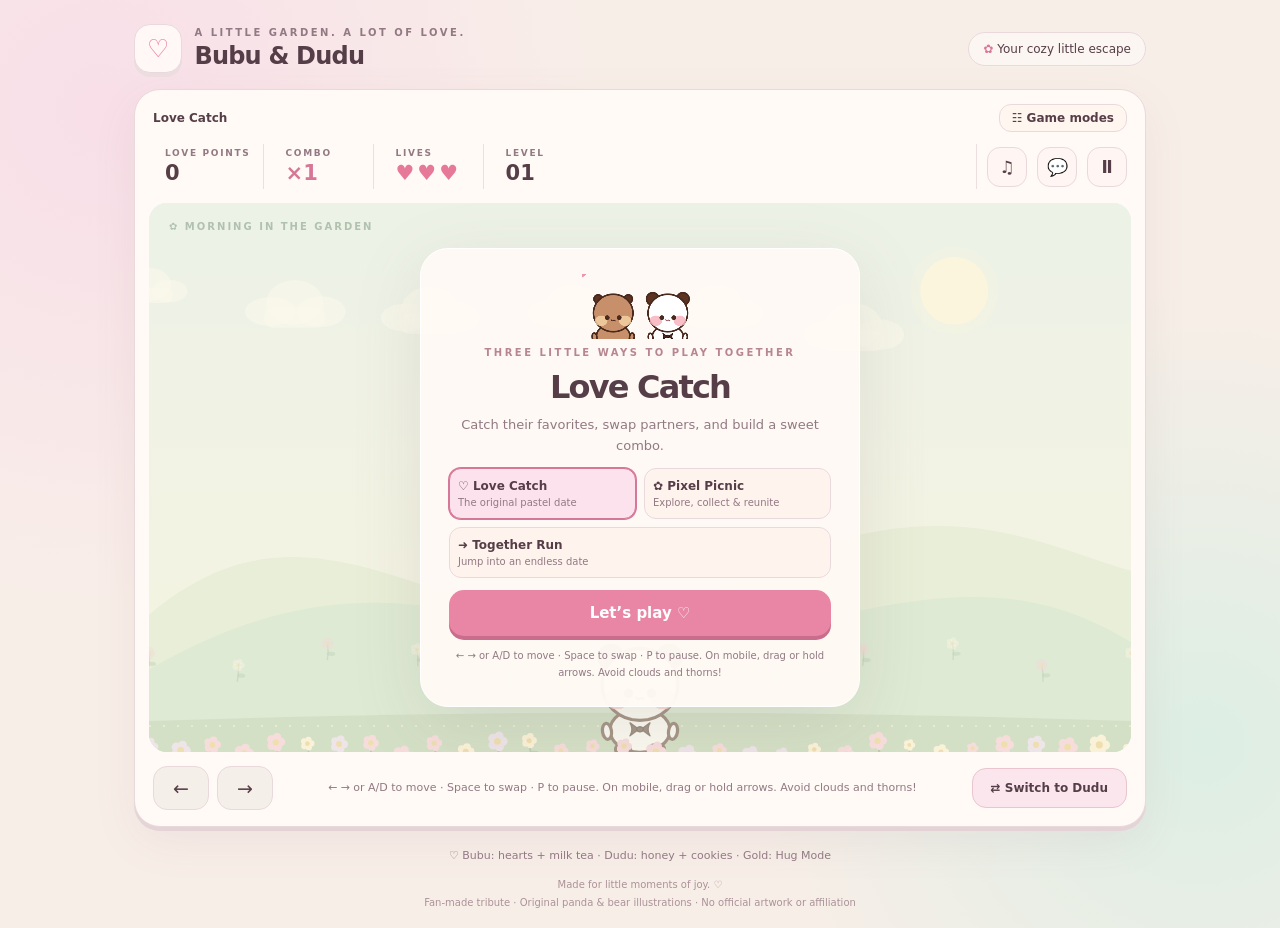
==== commit 4e396e84: "Add Cozy Kart, refine characters, and integrate recorded sound effects" ====
--- a/BubuDudu.html
+++ b/BubuDudu.html
@@ -24,7 +24,7 @@
  <header class="masthead"><div class="brand"><div class="brand-icon" aria-hidden="true">♡</div><div><div class="eyebrow">A little garden. A lot of love.</div><h1>Bubu &amp; Dudu</h1></div></div><div class="date-badge"><span>✿</span> Your cozy little escape</div></header>
  <section class="game-shell" aria-label="Love Catch game">
   <div class="mode-nav"><span id="modeLabel">Love Catch</span><button class="secondary" id="menu">☷ Game modes</button></div>
-  <div class="hud"><div class="stat"><span class="stat-label">LOVE POINTS</span><span class="stat-value" id="score">0</span></div><div class="stat"><span class="stat-label">COMBO</span><span class="stat-value combo-value" id="combo">×1</span></div><div class="stat"><span class="stat-label">LIVES</span><span class="stat-value lives-value" id="lives" aria-label="3 lives">♥♥♥</span></div><div class="stat level-stat"><span class="stat-label">LEVEL</span><span class="stat-value" id="level">01</span></div><button class="icon-button" id="mute" aria-label="Mute sound" aria-pressed="false" title="Mute sound">♫</button><button class="icon-button" id="pause" aria-label="Pause game" title="Pause (P)">Ⅱ</button></div>
+  <div class="hud"><div class="stat"><span class="stat-label">LOVE POINTS</span><span class="stat-value" id="score">0</span></div><div class="stat"><span class="stat-label">COMBO</span><span class="stat-value combo-value" id="combo">×1</span></div><div class="stat"><span class="stat-label">LIVES</span><span class="stat-value lives-value" id="lives" aria-label="3 lives">♥♥♥</span></div><div class="stat level-stat"><span class="stat-label">LEVEL</span><span class="stat-value" id="level">01</span></div><button class="icon-button" id="mute" aria-label="Mute sound" aria-pressed="false" title="Mute sound">♫</button><button class="icon-button" id="voice" aria-label="Mute character voices" aria-pressed="true" title="Voices (V)">💬</button><button class="icon-button" id="pause" aria-label="Pause game" title="Pause (P)">Ⅱ</button></div>
   <div class="stage" id="stage"><canvas id="game" aria-label="Move to catch falling treats. Bubu loves hearts and milk tea; Dudu loves honey and cookies."></canvas><div class="stage-caption" id="season">✿ Morning in the garden</div><div class="hug-pill hidden" id="hug">♡ HUG MODE · 5.0s</div><div class="toast hidden" id="toast" role="status"></div>
    <div class="overlay" id="overlay"><div class="card">
     <svg class="couple-art" viewBox="0 0 180 100" aria-hidden="true"><path d="M88 29C70 10 59 32 88 48C116 32 106 10 88 29" fill="#ef95af"/><g stroke="#62474a" stroke-width="2.5"><ellipse cx="55" cy="78" rx="31" ry="20" fill="#fff9ef"/><circle cx="31" cy="30" r="11" fill="#55444a"/><circle cx="78" cy="30" r="11" fill="#55444a"/><ellipse cx="55" cy="49" rx="34" ry="29" fill="#fff9ef"/><ellipse cx="42" cy="47" rx="9" ry="12" fill="#55444a"/><ellipse cx="68" cy="47" rx="9" ry="12" fill="#55444a"/><ellipse cx="125" cy="78" rx="31" ry="20" fill="#bc8a65"/><circle cx="102" cy="30" r="11" fill="#bc8a65"/><circle cx="148" cy="30" r="11" fill="#bc8a65"/><ellipse cx="125" cy="49" rx="34" ry="29" fill="#bc8a65"/></g><g fill="#fff"><circle cx="44" cy="45" r="2.5"/><circle cx="70" cy="45" r="2.5"/></g><g fill="#574247"><circle cx="114" cy="47" r="3"/><circle cx="136" cy="47" r="3"/><ellipse cx="55" cy="56" rx="4" ry="3"/><ellipse cx="125" cy="56" rx="4" ry="3"/></g><g fill="#ed95a8" opacity=".8"><ellipse cx="32" cy="60" rx="7" ry="4"/><ellipse cx="77" cy="60" rx="7" ry="4"/><ellipse cx="103" cy="60" rx="7" ry="4"/><ellipse cx="147" cy="60" rx="7" ry="4"/></g><g stroke="#62474a" stroke-width="2" fill="none" stroke-linecap="round"><path d="M49 62Q55 68 61 62M119 62Q125 68 131 62"/></g></svg>
@@ -41,6 +41,8 @@
  <footer class="footer">Made for little moments of joy. ♡<br>Fan-made tribute · Original panda &amp; bear illustrations · No official artwork or affiliation</footer>
  <div class="sr-only" id="announcement" aria-live="polite"></div>
 </main>
+<script src="js/characters.js"></script>
+<script src="js/voices.js"></script>
 <script>
 (() => {
  'use strict';
@@ -68,7 +70,8 @@
  function clearInput(){input.keys.clear();input.holds.clear();input.pointer=null;input.target=null;document.querySelectorAll('.move-button').forEach(button=>button.classList.remove('held'));}
  // ── Audio: synthesized only; unlocked by a user gesture ──────────────
  const audio={context:null,muted:false};
- function unlockAudio(){try{if(!audio.context)audio.context=new(window.AudioContext||window.webkitAudioContext)();if(audio.context.state==='suspended')audio.context.resume().catch(()=>{});}catch{/* Audio is optional. */}}
+ function unlockAudio(){try{if(!audio.context)audio.context=new(window.AudioContext||window.webkitAudioContext)();if(audio.context.state==='suspended')audio.context.resume().catch(()=>{});if(window.VoiceManager){VoiceManager.setAudioContext(audio.context);VoiceManager.unlock();}}catch{/* Audio is optional. */}}
+ function speak(event,char=state.character,x=state.x,y=playerY()){try{if(window.playBabble)playBabble(char,event,{isMuted:audio.muted,x,y});}catch{}}
  function tone(frequency,start,duration,type='sine',volume=.075,endFrequency){if(!audio.context||audio.muted||audio.context.state!=='running')return;const t=audio.context.currentTime+start,o=audio.context.createOscillator(),g=audio.context.createGain();o.type=type;o.frequency.setValueAtTime(frequency,t);if(endFrequency)o.frequency.exponentialRampToValueAtTime(endFrequency,t+duration);g.gain.setValueAtTime(.0001,t);g.gain.exponentialRampToValueAtTime(volume,t+.012);g.gain.exponentialRampToValueAtTime(.0001,t+duration);o.connect(g);g.connect(audio.context.destination);o.start(t);o.stop(t+duration+.02);}
  function sound(name){if(name==='catch')tone(640,0,.13,'sine',.075,1100);else if(name==='combo')[660,880,1100].forEach((f,i)=>tone(f,i*.07,.2));else if(name==='hit'){tone(180,0,.24,'triangle',.12,55);tone(110,.07,.2,'sawtooth',.035,45);}else if(name==='level')[523,659,784,1047].forEach((f,i)=>tone(f,i*.12,.25));else if(name==='hug')[587,740,880,1175,1480].forEach((f,i)=>tone(f,i*.075,.28));else if(name==='swap')tone(400,0,.09,'sine',.035,650);}
  // ── UI and lifecycle ────────────────────────────────────────────────
@@ -76,13 +79,15 @@
  function notify(text,duration=2){ui.toast.textContent=text;ui.toast.classList.remove('hidden');state.toastTime=duration;$('announcement').textContent=text;}
  function startGame(){unlockAudio();clearInput();Object.assign(state,{mode:'playing',score:0,lives:CONFIG.lives,level:1,elapsed:0,streak:0,combo:1,character:'bubu',x:W/2,items:[],particles:[],texts:[],spawnTimer:.6,hug:0,invulnerable:0,squash:0,shake:0,toastTime:0});ui.overlay.classList.add('hidden');ui.toast.classList.add('hidden');ui.hug.classList.add('hidden');$('pause').textContent='Ⅱ';$('pause').setAttribute('aria-label','Pause game');updateHUD();notify('Bubu loves pink treats. Let’s catch some love!',2.8);}
  function showOverlay(mode){ui.overlay.classList.remove('hidden');$('rules').classList.add('hidden');$('summary').classList.toggle('hidden',mode!=='over');if(mode==='paused'){$('cardTag').textContent='Take a little breather';$('cardTitle').innerHTML='Date <span>paused</span>';$('cardDescription').textContent='Your treats can wait. We’ll be right here.';$('play').textContent='Keep catching  ♡';$('cardNote').textContent='Press P or tap below to continue.';}else{$('cardTag').textContent='A lovely date, beautifully caught';$('cardTitle').innerHTML='So much <span>love!</span>';$('cardDescription').textContent='Every little treat was a little memory. Shall we make more?';$('finalScore').textContent=state.score.toLocaleString();$('bestScore').textContent=best.toLocaleString();$('play').textContent='Play again  ♡';$('cardNote').textContent='Tip: swap for matching treats to build a ×5 combo!';}$('play').focus({preventScroll:true});}
- function pauseGame(){if(state.mode==='playing'){state.mode='paused';clearInput();showOverlay('paused');$('pause').textContent='▶';$('pause').setAttribute('aria-label','Resume game');}else if(state.mode==='paused'){state.mode='playing';ui.overlay.classList.add('hidden');$('pause').textContent='Ⅱ';$('pause').setAttribute('aria-label','Pause game');lastTime=performance.now();}}
- function endGame(){state.mode='over';clearInput();best=Math.max(best,state.score);try{localStorage.setItem('loveCatchBest',String(best));}catch{}ui.hug.classList.add('hidden');showOverlay('over');}
+ function pauseGame(){if(state.mode==='playing'){state.mode='paused';if(window.VoiceManager)VoiceManager.stop();clearInput();showOverlay('paused');$('pause').textContent='▶';$('pause').setAttribute('aria-label','Resume game');}else if(state.mode==='paused'){state.mode='playing';ui.overlay.classList.add('hidden');$('pause').textContent='Ⅱ';$('pause').setAttribute('aria-label','Pause game');lastTime=performance.now();}}
+ function endGame(){state.mode='over';clearInput();speak('gameOver');best=Math.max(best,state.score);try{localStorage.setItem('loveCatchBest',String(best));}catch{}ui.hug.classList.add('hidden');showOverlay('over');}
  function swap(){if(state.mode!=='playing')return;unlockAudio();state.character=state.character==='bubu'?'dudu':'bubu';state.squash=.18;sound('swap');updateHUD();}
  $('play').addEventListener('click',()=>{if(state.mode==='paused')pauseGame();else startGame();$('play').blur();});$('pause').addEventListener('click',()=>{unlockAudio();pauseGame();$('pause').blur();});ui.swap.addEventListener('click',()=>{swap();ui.swap.blur();});
- $('mute').addEventListener('click',()=>{audio.muted=!audio.muted;unlockAudio();$('mute').textContent=audio.muted?'♪̸':'♫';$('mute').setAttribute('aria-pressed',String(audio.muted));$('mute').setAttribute('aria-label',audio.muted?'Unmute sound':'Mute sound');$('mute').title=audio.muted?'Unmute sound':'Mute sound';});
+ $('mute').addEventListener('click',()=>{audio.muted=!audio.muted;if(window.VoiceManager)VoiceManager.setMuted(audio.muted);unlockAudio();$('mute').textContent=audio.muted?'♪̸':'♫';$('mute').setAttribute('aria-pressed',String(audio.muted));$('mute').setAttribute('aria-label',audio.muted?'Unmute sound':'Mute sound');$('mute').title=audio.muted?'Unmute sound':'Mute sound';});
+ const voiceButton=$('voice');if(voiceButton){voiceButton.addEventListener('click',()=>{unlockAudio();if(window.VoiceManager){VoiceManager.toggle();voiceButton.blur();}});}
+ if(window.VoiceManager){VoiceManager.setBubbleCallback((text,x,y)=>{state.texts.push({text,x,y:y-58,life:.9,color:'#d9618a',bubble:true});});VoiceManager.updateVoiceUI();}
  // ── Input: keyboard, drag, and multi-touch hold buttons ───────────────
- window.addEventListener('keydown',e=>{const k=e.key.toLowerCase();if(!['arrowleft','arrowright','a','d',' ','p'].includes(k))return;if(e.target instanceof HTMLButtonElement&&k===' ')return;if(state.mode==='playing'||state.mode==='paused')e.preventDefault();if(e.repeat)return;if(k==='p'){unlockAudio();pauseGame();}else if(k===' ')swap();else if(state.mode==='playing'){input.keys.add(k);input.target=null;}});
+ window.addEventListener('keydown',e=>{const k=e.key.toLowerCase();if(!['arrowleft','arrowright','a','d',' ','p','v'].includes(k))return;if(e.target instanceof HTMLButtonElement&&k===' ')return;if(state.mode==='playing'||state.mode==='paused')e.preventDefault();if(e.repeat)return;if(k==='p'){unlockAudio();pauseGame();}else if(k===' ')swap();else if(k==='v'){unlockAudio();if(window.VoiceManager)VoiceManager.toggle();}else if(state.mode==='playing'){input.keys.add(k);input.target=null;}});
  window.addEventListener('keyup',e=>input.keys.delete(e.key.toLowerCase()));window.addEventListener('blur',()=>{clearInput();if(state.mode==='playing')pauseGame();});document.addEventListener('visibilitychange',()=>{if(document.hidden&&state.mode==='playing')pauseGame();});
  for(const [id,direction] of [['left',-1],['right',1]]){const button=$(id);button.addEventListener('pointerdown',e=>{if(state.mode!=='playing')return;e.preventDefault();unlockAudio();button.setPointerCapture(e.pointerId);input.holds.set(e.pointerId,direction);input.target=null;button.classList.add('held');});const release=e=>{input.holds.delete(e.pointerId);button.classList.remove('held');};button.addEventListener('pointerup',release);button.addEventListener('pointercancel',release);button.addEventListener('lostpointercapture',release);}
  function setPointerTarget(e){const rect=canvas.getBoundingClientRect();input.target=clamp((e.clientX-rect.left)*W/rect.width,0,W);}
@@ -91,13 +96,13 @@
  function spawn(){if(state.items.length>=CONFIG.maxItems)return;const r=Math.random();let type;if(r<CONFIG.goldenChance)type='gold';else if(r<CONFIG.goldenChance+CONFIG.hazardChance)type=Math.random()<.5?'cloud':'thorn';else type=['heart','tea','honey','cookie'][Math.floor(Math.random()*4)];state.items.push({type,x:rand(25,W-25),y:-30,speed:(CONFIG.fallSpeed+Math.min(state.level-1,18)*CONFIG.fallIncrease)*rand(.87,1.15),phase:rand(0,6),rotation:rand(-.2,.2),caught:false});}
  function burst(x,y,count,color,hearts=false){if(reducedMotion)count=Math.min(count,4);for(let i=0;i<count;i++)state.particles.push({x,y,vx:rand(-95,95),vy:rand(-170,-45),life:rand(.45,.85),max:.85,size:rand(3,7),color,heart:hearts});}
  function floating(text,x,y,color='#c75f84'){state.texts.push({text,x,y,life:1.1,color});}
- function catchItem(item){const {type,x,y}=item;item.caught=true;if(type==='cloud'||type==='thorn'){if(state.invulnerable>0)return;state.lives--;state.streak=0;state.combo=1;state.invulnerable=CONFIG.invulnerability;state.shake=reducedMotion?0:.32;burst(x,y,13,'#8a7a95');floating('Ouch! −1 ♥',state.x,playerY()-62,'#786780');sound('hit');updateHUD();if(state.lives<=0)endGame();return;}
-  if(type==='gold'){state.hug=CONFIG.hugDuration;constrainPlayer();notify('♡ Hug Mode! Together is twice as sweet.',2.5);sound('hug');burst(x,y,22,'#edbf50',true);}
+ function catchItem(item){const {type,x,y}=item;item.caught=true;if(type==='cloud'||type==='thorn'){if(state.invulnerable>0)return;state.lives--;state.streak=0;state.combo=1;state.invulnerable=CONFIG.invulnerability;state.shake=reducedMotion?0:.32;burst(x,y,13,'#8a7a95');floating('Ouch! −1 ♥',state.x,playerY()-62,'#786780');sound('hit');speak('lostHeart');updateHUD();if(state.lives<=0)endGame();return;}
+  if(type==='gold'){state.hug=CONFIG.hugDuration;constrainPlayer();notify('♡ Hug Mode! Together is twice as sweet.',2.5);sound('hug');speak('hug');burst(x,y,22,'#edbf50',true);}
   const matching=type==='gold'||state.hug>0||(state.character==='bubu'?(type==='heart'||type==='tea'):(type==='honey'||type==='cookie'));
-  const oldCombo=state.combo;if(matching){state.streak++;state.combo=Math.min(CONFIG.maxCombo,1+Math.floor(state.streak/CONFIG.catchesPerCombo));}else{state.streak=0;state.combo=1;}
-  const points=Math.round(CONFIG.points[type]*(matching?1:.5)*state.combo*(state.hug>0?2:1));state.score+=points;state.squash=.24;floating('+'+points+(matching?'':' · wrong pal'),x,y-16,matching?'#bc597d':'#958378');burst(x,y,matching?9:4,matching?'#ea91ae':'#d2b28b',matching&&state.combo>1);if(type!=='gold')sound(state.combo>oldCombo?'combo':'catch');if(state.combo>oldCombo)notify('Sweet streak! ×'+state.combo+' love points',1.4);updateHUD();}
+  const oldCombo=state.combo;if(matching){state.streak++;state.combo=Math.min(CONFIG.maxCombo,1+Math.floor(state.streak/CONFIG.catchesPerCombo));}else{state.streak=0;state.combo=1;speak('wrong');}
+  const points=Math.round(CONFIG.points[type]*(matching?1:.5)*state.combo*(state.hug>0?2:1));state.score+=points;state.squash=.24;floating('+'+points+(matching?'':' · wrong pal'),x,y-16,matching?'#bc597d':'#958378');burst(x,y,matching?9:4,matching?'#ea91ae':'#d2b28b',matching&&state.combo>1);if(type!=='gold'){sound(state.combo>oldCombo?'combo':'catch');if(matching)speak(state.combo>oldCombo?'combo':'catch');}if(state.combo>oldCombo)notify('Sweet streak! ×'+state.combo+' love points',1.4);updateHUD();}
  // ── Delta-time simulation ───────────────────────────────────────────
- function update(dt){state.elapsed+=dt;const nextLevel=1+Math.floor(state.elapsed/CONFIG.levelDuration);if(nextLevel!==state.level){state.level=nextLevel;sound('level');updateHUD();notify('Level '+state.level+' · '+THEMES[(state.level-1)%3].name,2.6);burst(W/2,H*.3,24,'#e99cba',true);}
+ function update(dt){state.elapsed+=dt;const nextLevel=1+Math.floor(state.elapsed/CONFIG.levelDuration);if(nextLevel!==state.level){state.level=nextLevel;sound('level');speak('level');updateHUD();notify('Level '+state.level+' · '+THEMES[(state.level-1)%3].name,2.6);burst(W/2,H*.3,24,'#e99cba',true);}
   state.hug=Math.max(0,state.hug-dt);state.invulnerable=Math.max(0,state.invulnerable-dt);state.squash=Math.max(0,state.squash-dt);state.shake=Math.max(0,state.shake-dt);state.toastTime=Math.max(0,state.toastTime-dt);ui.toast.classList.toggle('hidden',state.toastTime<=0);ui.hug.classList.toggle('hidden',state.hug<=0);if(state.hug>0)ui.hug.textContent='♡ HUG MODE · '+state.hug.toFixed(1)+'s';
   let direction=(input.keys.has('arrowright')||input.keys.has('d')?1:0)-(input.keys.has('arrowleft')||input.keys.has('a')?1:0);for(const held of input.holds.values())direction+=held;direction=clamp(direction,-1,1);if(direction)state.x+=direction*CONFIG.moveSpeed*dt;else if(input.target!==null){const diff=input.target-state.x;state.x+=Math.sign(diff)*Math.min(Math.abs(diff),CONFIG.moveSpeed*1.5*dt);}constrainPlayer();
   state.spawnTimer-=dt;const interval=Math.max(CONFIG.minSpawnInterval,CONFIG.spawnInterval-(state.level-1)*CONFIG.spawnDecrease);while(state.spawnTimer<=0){spawn();state.spawnTimer+=interval;}
@@ -110,18 +115,7 @@
  function heart(x,y,size,color){ctx.save();ctx.translate(x,y);ctx.scale(size/20,size/20);ctx.beginPath();ctx.moveTo(0,8);ctx.bezierCurveTo(-25,-7,-12,-23,0,-10);ctx.bezierCurveTo(12,-23,25,-7,0,8);ctx.fillStyle=color;ctx.fill();ctx.restore();}
  function cloud(x,y,s,color){ctx.save();ctx.translate(x,y);ctx.scale(s,s);ellipse(-24,0,25,14,color);ellipse(0,-9,28,22,color);ellipse(26,0,24,15,color);roundRect(-30,-4,60,20,9,color);ctx.restore();}
  function flower(x,y,s,color,phase=0){ctx.save();ctx.translate(x,y);ctx.rotate(reducedMotion?0:Math.sin(visualTime*.8+phase)*.07);ctx.scale(s,s);ctx.strokeStyle='#779c7b';ctx.lineWidth=2;ctx.beginPath();ctx.moveTo(0,2);ctx.quadraticCurveTo(2,12,0,24);ctx.stroke();ellipse(5,15,6,3,'#83ac85');for(let i=0;i<5;i++){const a=i*Math.PI*2/5;ellipse(Math.cos(a)*5,Math.sin(a)*5,4,4,color);}ellipse(0,0,3,3,'#e9c775');ctx.restore();}
- function drawCharacter(x,y,kind,scale=1){const panda=kind==='bubu',fur=panda?'#fffaf0':'#c99a72',dark='#4a3a38',black='#171313',cream='#f6e3c9';ctx.save();ctx.translate(x,y+(reducedMotion?0:Math.sin(visualTime*3.2)*2));const squash=Math.sin(state.squash/.24*Math.PI)*.1;ctx.scale(scale*(1+squash),scale*(1-squash));
-  // A round, overlapping head takes up about two thirds of the height.
-  const shape=(px,py,rx,ry,color)=>ellipse(px,py,rx,ry,color,dark);
-  ctx.lineWidth=2;
-  for(const side of [-1,1]){shape(side*14,27,8,6,panda?black:fur);shape(side*25,15,7,9,panda?black:fur);}
-  shape(0,14,24,17,fur);ellipse(0,19,13,9,panda?fur:cream);
-  for(const side of [-1,1]){shape(side*27,-36,9,9,panda?black:fur);if(!panda)ellipse(side*27,-36,5,5,cream);}
-  shape(0,-15,38,34,fur);
-  if(panda){for(const side of [-1,1]){ctx.save();ctx.translate(side*17,-7);ctx.rotate(-side*Math.PI/9);ellipse(0,0,7.5,10,black);ctx.restore();}}
-  else ellipse(0,1,11,8,cream);
-  for(const side of [-1,1]){ellipse(side*17,-7,2.5,2.5,panda?'#080808':black);if(panda)ellipse(side*17-.7,-8,1,1,'#ffffff');ellipse(side*28,2,5,3,'#efa6b5');}
-  ellipse(0,-1,2.4,1.8,black);ctx.strokeStyle=dark;ctx.lineWidth=1.3;ctx.lineCap='round';ctx.beginPath();ctx.moveTo(-4,4);ctx.quadraticCurveTo(-2,7,0,4);ctx.quadraticCurveTo(2,7,4,4);ctx.stroke();ctx.restore();}
+ function drawCharacter(x,y,kind,scale=1){if(window.CharacterRenderer){CharacterRenderer.draw(ctx,x,y,kind,scale,visualTime,state.squash,reducedMotion);}}
  function drawItem(item){const x=item.x+Math.sin(visualTime*1.8+item.phase)*7;ctx.save();ctx.translate(x,item.y);ctx.rotate(item.rotation+(reducedMotion?0:Math.sin(visualTime*2+item.phase)*.13));ctx.shadowColor='#77556615';ctx.shadowBlur=6;ctx.shadowOffsetY=3;
   switch(item.type){case 'heart':heart(0,2,23,'#ef8eae');heart(-5,-5,5,'#ffd4e1');break;
   case 'gold':ctx.shadowColor='#ffde6c';ctx.shadowBlur=18;heart(0,2,26,'#efc653');ctx.shadowBlur=0;ctx.fillStyle='#fff4c5';ctx.font='19px serif';ctx.textAlign='center';ctx.fillText('✦',0,0);break;
@@ -141,7 +135,7 @@
  }
  function render(){ctx.setTransform(dpr,0,0,dpr,0,0);ctx.clearRect(0,0,W,H);ctx.save();if(state.shake>0&&state.mode==='playing')ctx.translate(rand(-4,4)*state.shake/.32,rand(-3,3)*state.shake/.32);drawBackground();for(const item of state.items)drawItem(item);
   if(state.hug>0){ctx.save();ctx.globalAlpha=.2+.07*Math.sin(visualTime*8);ellipse(state.x,playerY()-8,91,66,'#ffe19e');ctx.restore();drawCharacter(state.x-36,playerY(),'bubu',.92);drawCharacter(state.x+36,playerY(),'dudu',.92);heart(state.x,playerY()-53,13,'#f39bb5');}else{ctx.globalAlpha=state.invulnerable>0&&Math.floor(state.invulnerable*12)%2?.45:1;drawCharacter(state.x,playerY(),state.character);ctx.globalAlpha=1;}
-  for(const p of state.particles){ctx.globalAlpha=clamp(p.life/.4,0,1);if(p.heart)heart(p.x,p.y,p.size,p.color);else ellipse(p.x,p.y,p.size,p.size,p.color);}ctx.globalAlpha=1;for(const t of state.texts){ctx.save();ctx.globalAlpha=clamp(t.life/.3,0,1);ctx.font='bold 17px Trebuchet MS, sans-serif';ctx.textAlign='center';ctx.lineWidth=4;ctx.strokeStyle='#fffaf0';ctx.strokeText(t.text,t.x,t.y);ctx.fillStyle=t.color;ctx.fillText(t.text,t.x,t.y);ctx.restore();}
+  for(const p of state.particles){ctx.globalAlpha=clamp(p.life/.4,0,1);if(p.heart)heart(p.x,p.y,p.size,p.color);else ellipse(p.x,p.y,p.size,p.size,p.color);}ctx.globalAlpha=1;for(const t of state.texts){ctx.save();ctx.globalAlpha=clamp(t.life/.3,0,1);if(t.bubble){ctx.font='bold 13px Trebuchet MS, sans-serif';const tm=ctx.measureText(t.text);const bw=tm.width+16,bh=22;const bx=t.x-bw/2,by=t.y-bh/2;ctx.fillStyle='#fffaf5fa';ctx.strokeStyle='#e8cdd4';ctx.lineWidth=1.5;ctx.beginPath();ctx.roundRect(bx,by,bw,bh,10);ctx.fill();ctx.stroke();ctx.beginPath();ctx.moveTo(t.x-4,by+bh);ctx.lineTo(t.x,by+bh+4);ctx.lineTo(t.x+4,by+bh);ctx.fillStyle='#fffaf5fa';ctx.fill();ctx.textAlign='center';ctx.fillStyle=t.color||'#bc597d';ctx.fillText(t.text,t.x,t.y+4);}else{ctx.font='bold 17px Trebuchet MS, sans-serif';ctx.textAlign='center';ctx.lineWidth=4;ctx.strokeStyle='#fffaf0';ctx.strokeText(t.text,t.x,t.y);ctx.fillStyle=t.color;ctx.fillText(t.text,t.x,t.y);}ctx.restore();}
   for(const f of scenery.flowers)flower(f.x*W,H-12+f.y*17,f.scale,['#f7c4d5','#fff0cc','#e7d4ef'][Math.floor(f.phase)%3],f.phase);ctx.restore();}
  // Resize uses CSS pixels for game coordinates; device pixels only for rasterization.
  function resize(){const oldW=W,oldH=H;const rect=stage.getBoundingClientRect();W=Math.max(240,rect.width);H=Math.max(250,rect.height);dpr=window.devicePixelRatio||1;const width=Math.round(W*dpr),height=Math.round(H*dpr);if(canvas.width!==width)canvas.width=width;if(canvas.height!==height)canvas.height=height;state.x=oldW?state.x/oldW*W:W/2;for(const item of state.items){item.x=item.x/oldW*W;item.y=item.y/oldH*H;}for(const p of state.particles){p.x=p.x/oldW*W;p.y=p.y/oldH*H;}for(const t of state.texts){t.x=t.x/oldW*W;t.y=t.y/oldH*H;}constrainPlayer();}
@@ -175,22 +169,22 @@
  canvas.addEventListener('pointermove',e=>{if(gameMode==='picnic'&&input.pointer===e.pointerId){const r=canvas.getBoundingClientRect();extra.targetY=clamp((e.clientY-r.top)*H/r.height,60,H-40);}});
  function newPicnic(){extra.collected=0;extra.roundTime=0;extra.partner={x:W*.82,y:H*.24};state.items=[];const points=[];for(let i=0;i<ARCADE.picnicTreats;i++){const p={x:W*(.14+(i%3)*.3),y:H*(.3+Math.floor(i/3)*.45)};points.push(p);state.items.push({...p,type:['heart','honey','tea','cookie'][i%4],speed:0,phase:i,rotation:0});}for(let i=0;i<Math.min(9,2+state.level);i++){let x,y,attempt=0;do{x=rand(35,W-35);y=rand(75,H-45);attempt++;}while(attempt<100&&(Math.hypot(x-state.x,y-extra.y)<85||Math.hypot(x-extra.partner.x,y-extra.partner.y)<80||points.some(p=>Math.hypot(x-p.x,y-p.y)<65)));state.items.push({type:i%2?'cloud':'thorn',x,y,homeX:x,phase:i,rotation:0,speed:0});}updateHUD();}
  function arcadeTimers(dt){state.elapsed+=dt;extra.roundTime+=dt;for(const key of ['hug','invulnerable','squash','shake','toastTime'])state[key]=Math.max(0,state[key]-dt);ui.toast.classList.toggle('hidden',state.toastTime<=0);ui.hug.classList.toggle('hidden',state.hug<=0);if(state.hug>0)ui.hug.textContent='♡ TOGETHER BONUS · '+state.hug.toFixed(1)+'s';for(const p of state.particles){p.life-=dt;p.x+=p.vx*dt;p.y+=p.vy*dt;p.vy+=230*dt;}state.particles=state.particles.filter(p=>p.life>0);for(const t of state.texts){t.life-=dt;t.y-=32*dt;}state.texts=state.texts.filter(t=>t.life>0);}
- function award(item){item.caught=true;state.streak++;state.combo=Math.min(5,1+Math.floor(state.streak/3));const points=CONFIG.points[item.type]*state.combo*(state.hug>0?2:1);state.score+=points;floating('+'+points,item.x,item.y);burst(item.x,item.y,8,'#ef98b1',true);sound(state.streak%3===0?'combo':'catch');if(item.type==='gold'){state.hug=5;sound('hug');notify('Together bonus! Double points',2);}state.squash=.24;updateHUD();}
- function updatePicnic(dt){let dx=(input.keys.has('arrowright')||input.keys.has('d')?1:0)-(input.keys.has('arrowleft')||input.keys.has('a')?1:0),dy=(input.keys.has('arrowdown')||input.keys.has('s')?1:0)-(input.keys.has('arrowup')||input.keys.has('w')?1:0);for(const held of input.holds.values())dx+=held;dx=clamp(dx,-1,1);if(dx||dy){input.target=null;extra.targetY=null;}else if(input.target!==null&&extra.targetY!==null){dx=input.target-state.x;dy=extra.targetY-extra.y;if(Math.hypot(dx,dy)<4){dx=dy=0;}}const length=Math.hypot(dx,dy);if(length){const step=Math.min(ARCADE.picnicSpeed*dt,length>1?length:Infinity);state.x+=dx/length*step;extra.y+=dy/length*step;}state.x=clamp(state.x,28,W-28);extra.y=clamp(extra.y,70,H-40);for(const item of state.items){if(item.type==='cloud')item.x=clamp(item.homeX+Math.sin(extra.roundTime*(.7+state.level*.07)+item.phase)*30,30,W-30);if(!item.caught&&Math.hypot(item.x-state.x,item.y-extra.y)<30){if(item.type==='cloud'||item.type==='thorn'){catchItem({...item});if(state.mode!=='playing')return;}else{award(item);extra.collected++;updateHUD();}}}state.items=state.items.filter(i=>!i.caught);if(extra.collected===ARCADE.picnicTreats&&Math.hypot(state.x-extra.partner.x,extra.y-extra.partner.y)<42){state.score+=100*state.level;state.level++;state.hug=5;burst(state.x,extra.y,24,'#ec99b5',true);sound('hug');notify('Picnic complete! +'+100*(state.level-1)+' · Another sweet date!',3);state.x=W*.18;extra.y=H*.65;input.target=null;extra.targetY=null;newPicnic();}}
- function updateRunner(dt){const level=1+Math.floor(state.elapsed/30);if(level!==state.level){state.level=level;sound('level');notify('Level '+level+' · Picking up the pace!',2);}const speed=ARCADE.runnerSpeed+Math.min(15,state.level-1)*ARCADE.runnerIncrease;extra.distance+=speed*dt;extra.velocity+=ARCADE.gravity*dt;extra.jumpY+=extra.velocity*dt;if(extra.jumpY>=0){extra.jumpY=0;extra.velocity=0;}state.spawnTimer-=dt;if(state.spawnTimer<=0){const hazard=Math.random()<.55;state.items.push({type:hazard?'thorn':Math.random()<.08?'gold':['heart','tea','honey','cookie'][Math.floor(rand(0,4))],x:W+35,y:playerY()+(hazard?5:rand(-65,-25)),phase:0,rotation:0,speed});state.spawnTimer=ARCADE.runnerInterval*rand(.9,1.35)*ARCADE.runnerSpeed/speed;}for(const item of state.items){const oldX=item.x;item.x-=speed*dt;const left=state.x-28,right=state.x+46;const horizontal=item.x<right&&oldX>left;if(!item.caught&&horizontal&&Math.abs(item.y-(playerY()+extra.jumpY))<40){if(item.type==='thorn')catchItem(item);else award(item);if(state.mode!=='playing')break;}}state.items=state.items.filter(i=>!i.caught&&i.x>-40);updateHUD();}
+ function award(item){item.caught=true;state.streak++;const oldCombo=state.combo;state.combo=Math.min(5,1+Math.floor(state.streak/3));const points=CONFIG.points[item.type]*state.combo*(state.hug>0?2:1);state.score+=points;floating('+'+points,item.x,item.y);burst(item.x,item.y,8,'#ef98b1',true);sound(state.combo>oldCombo?'combo':'catch');if(item.type==='gold'){state.hug=5;sound('hug');speak('hug');notify('Together bonus! Double points',2);}else{speak(state.combo>oldCombo?'combo':'catch');}state.squash=.24;updateHUD();}
+ function updatePicnic(dt){let dx=(input.keys.has('arrowright')||input.keys.has('d')?1:0)-(input.keys.has('arrowleft')||input.keys.has('a')?1:0),dy=(input.keys.has('arrowdown')||input.keys.has('s')?1:0)-(input.keys.has('arrowup')||input.keys.has('w')?1:0);for(const held of input.holds.values())dx+=held;dx=clamp(dx,-1,1);if(dx||dy){input.target=null;extra.targetY=null;}else if(input.target!==null&&extra.targetY!==null){dx=input.target-state.x;dy=extra.targetY-extra.y;if(Math.hypot(dx,dy)<4){dx=dy=0;}}const length=Math.hypot(dx,dy);if(length){const step=Math.min(ARCADE.picnicSpeed*dt,length>1?length:Infinity);state.x+=dx/length*step;extra.y+=dy/length*step;}state.x=clamp(state.x,28,W-28);extra.y=clamp(extra.y,70,H-40);for(const item of state.items){if(item.type==='cloud')item.x=clamp(item.homeX+Math.sin(extra.roundTime*(.7+state.level*.07)+item.phase)*30,30,W-30);if(!item.caught&&Math.hypot(item.x-state.x,item.y-extra.y)<30){if(item.type==='cloud'||item.type==='thorn'){catchItem({...item});if(state.mode!=='playing')return;}else{award(item);extra.collected++;updateHUD();}}}state.items=state.items.filter(i=>!i.caught);if(extra.collected===ARCADE.picnicTreats&&Math.hypot(state.x-extra.partner.x,extra.y-extra.partner.y)<42){state.score+=100*state.level;state.level++;state.hug=5;burst(state.x,extra.y,24,'#ec99b5',true);sound('hug');speak('hug');notify('Picnic complete! +'+100*(state.level-1)+' · Another sweet date!',3);state.x=W*.18;extra.y=H*.65;input.target=null;extra.targetY=null;newPicnic();}}
+ function updateRunner(dt){const level=1+Math.floor(state.elapsed/30);if(level!==state.level){state.level=level;sound('level');speak('level');notify('Level '+level+' · Picking up the pace!',2);}const speed=ARCADE.runnerSpeed+Math.min(15,state.level-1)*ARCADE.runnerIncrease;extra.distance+=speed*dt;extra.velocity+=ARCADE.gravity*dt;extra.jumpY+=extra.velocity*dt;if(extra.jumpY>=0){extra.jumpY=0;extra.velocity=0;}state.spawnTimer-=dt;if(state.spawnTimer<=0){const hazard=Math.random()<.55;state.items.push({type:hazard?'thorn':Math.random()<.08?'gold':['heart','tea','honey','cookie'][Math.floor(rand(0,4))],x:W+35,y:playerY()+(hazard?5:rand(-65,-25)),phase:0,rotation:0,speed});state.spawnTimer=ARCADE.runnerInterval*rand(.9,1.35)*ARCADE.runnerSpeed/speed;}for(const item of state.items){const oldX=item.x;item.x-=speed*dt;const left=state.x-28,right=state.x+46;const horizontal=item.x<right&&oldX>left;if(!item.caught&&horizontal&&Math.abs(item.y-(playerY()+extra.jumpY))<40){if(item.type==='thorn')catchItem(item);else award(item);if(state.mode!=='playing')break;}}state.items=state.items.filter(i=>!i.caught&&i.x>-40);updateHUD();}
  update=function(dt){if(gameMode==='catch'){base.update(dt);return;}arcadeTimers(dt);if(gameMode==='picnic')updatePicnic(dt);else updateRunner(dt);};
  // Pixel modes have their own renderer: one sprite cell is one game pixel.
  const PIXEL_SPRITES={
-  bubu:[
-   '..KKK......KKK..','.KKKKDFFFFDKKKK.','.KKDFFFFFFFFDKK.','..DFFFFFFFFFFD..',
-   '.DFFFFFFFFFFFFD.','DFFFFFFFFFFFFFFD','DFFKKFFFFFFKKFFD','DFKWKKFFFFKKWKFD',
-   'DFBKKKFKKFKKKBFD','.DFBFFKFFKFFBFD.','..DFFFFFFFFFFD..','...DDFFFFFFDD...',
-   '...KKDFFFFDKK...','...KKDFFFFDKK...','.....DFFFFD.....','....KKK..KKK....'],
-  dudu:[
-   '..DDD......DDD..','.DIIDFFFFFFDIID.','.DIDFFFFFFFFDID.','..DFFFFFFFFFFD..',
-   '.DFFFFFFFFFFFFD.','DFFFFFFFFFFFFFFD','DFFFFFFFFFFFFFFD','DFFFKFFFFFFKFFFD',
-   'DFBBFFMKKMFFBBFD','.DFBFMKMMKMFBFD.','..DFFFMMMMFFFD..','...DDFFFFFFDD...',
-   '...FDDMMMMDDF...','...FDDMMMMDDF...','.....DFFFFD.....','....DDD..DDD....'],
+  bubu:window.CharacterRenderer?CharacterRenderer.PIXEL_SPRITES.bubu:[
+   '..KK........KK..','.KKKK......KKKK.','.KKKDFFFFFFDKKK.','..DFFFFFFFFFFD..',
+   '.DFFFFFFFFFFFFD.','DFFKKFFFFFFKKFFD','DFKKWKFFFFKWKKFD','DFBKKFFDDFFKKBFD',
+   '.DFBFFDKKDFFBFD.','..DFFFFDDFFFFD..','..DKKFFFFFFKKD..','.DKKDFFFFFFDKKD.',
+   '.DKKDFFFFFFDKKD.','..DFFFFFFFFFFD..','...DKKKDDDKKKD..','....DDD..DDD....'],
+  dudu:window.CharacterRenderer?CharacterRenderer.PIXEL_SPRITES.dudu:[
+   '..DD........DD..','.DIID......DIID.','.DIIDFFFFFFDIID.','..DFFFFFFFFFFD..',
+   '.DFFFFFFFFFFFFD.','DFFFFFFFFFFFFFFD','DFFKWFFFFFFWKFFD','DFBFFMKMMKMFFBFD',
+   '.DFBMMMMMMMMBFD.','..DFFMMFFMMFFD..','..DFFFFFFFFFFD..','.DFFDFFFFFFDFFD.',
+   '.DFFDMMMMMMDFFD.','..DFMMMMMMMMFD..','...DFFFDDFFFD...','....DDD..DDD....'],
   heart:['.PP.PP.','PPPPPPP','PHPPPPP','.PPPPP.','..PPP..','...P...'],
   gold:['.GG.GG.','GGGHGGG','GHGGGGG','.GGGGG.','..GGG..','...G...'],
   tea:['.....S.','....SS.','.LLLLL.','LHHHHHL','.TTTTT.','.TTTTT.','.HHHHH.','.KHKHK.','.HKHKH.','..LLL..'],
@@ -208,7 +202,7 @@
  const PIXEL_COLORS={D:'#503b37',K:'#302a29',F:'#fffaf0',W:'#ffffff',B:'#efa6b5',I:'#e8b7a0',M:'#f6e3c9',P:'#ef8eae',H:'#fff4d8',G:'#efc653',S:'#68876b',L:'#83ac85',T:'#d9b48b',C:'#9095ac',R:'#7997bf'};
  function pixelSprite(name,x,y,colors={},anchorX,anchorY){const rows=PIXEL_SPRITES[name],palette={...PIXEL_COLORS,...colors};const left=Math.round(x/PIXEL)-(anchorX===undefined?Math.floor(rows[0].length/2):anchorX),top=Math.round(y/PIXEL)-(anchorY===undefined?Math.floor(rows.length/2):anchorY);for(let r=0;r<rows.length;r++)for(let c=0;c<rows[r].length;c++){const color=palette[rows[r][c]];if(rows[r][c]!=='.'&&color){ctx.fillStyle=color;ctx.fillRect(left+c,top+r,1,1);}}}
  function pixelRect(x,y,w,h,color){const left=Math.round(x/PIXEL),top=Math.round(y/PIXEL),right=x+w>=W?pixelCanvas.width:Math.round((x+w)/PIXEL),bottom=y+h>=H?pixelCanvas.height:Math.round((y+h)/PIXEL);ctx.fillStyle=color;ctx.fillRect(left,top,Math.max(1,right-left),Math.max(1,bottom-top));}
- function pixelCharacter(x,y,kind){const bounce=reducedMotion?0:Math.round(Math.sin(visualTime*3.2));pixelSprite(kind,x,y+bounce*PIXEL,kind==='dudu'?{F:'#c99a72',D:'#4a3a38',I:'#f6e3c9'}:{D:'#4a3a38',K:'#171313'},8,11);}
+ function pixelCharacter(x,y,kind){const bounce=reducedMotion?0:Math.round(Math.sin(visualTime*3.2));const pal=window.CharacterRenderer?CharacterRenderer.getPixelPalette(kind):(kind==='dudu'?{F:'#c89369',D:'#453229',I:'#fcedd9',M:'#fae6ce',K:'#2a1c17',W:'#ffffff',B:'#fca5ba'}:{D:'#3e2b2e',K:'#251d1e',F:'#fffaf2',W:'#ffffff',B:'#fca5ba'});pixelSprite(kind,x,y+bounce*PIXEL,pal,8,11);}
  function pixelItem(item){const x=item.x+Math.sin(visualTime*1.8+item.phase)*7;pixelSprite(item.type,x,item.y,item.type==='tea'?{S:'#d981a0',L:'#b98e88',T:'#dbc0a1',H:'#f6d8bd'}:{});}
  function pixelBackground(){const theme=THEMES[(state.level-1)%3];pixelRect(0,0,W,H,theme.sky);pixelRect(0,H*.4,W,H*.6,theme.low);
   if(theme.night){for(const star of scenery.stars)pixelSprite('star',star.x*W,star.y*H,{H:'#fff1cf'});pixelSprite('sun',W*.83,H*.16,{S:'#fff0d2'});pixelSprite('sun',W*.83+12,H*.16-8,{S:theme.sky});}
@@ -230,7 +224,7 @@
  window.addEventListener('resize',()=>resize());if(window.ResizeObserver)new ResizeObserver(()=>resize()).observe(stage);
  // Use the same revised artwork on the welcome card; no external image needed.
  const welcome=document.createElement('canvas');welcome.className='couple-art';welcome.setAttribute('aria-hidden','true');document.querySelector('.couple-art').replaceWith(welcome);
- function drawWelcome(){if(welcome.width!==360)welcome.width=360;if(welcome.height!==200)welcome.height=200;const main=ctx;ctx=welcome.getContext('2d');try{ctx.setTransform(2,0,0,2,0,0);ctx.clearRect(0,0,180,100);drawCharacter(51,59,'bubu',.85);drawCharacter(126,59,'dudu',.85);heart(90,19,14,'#ef95af');}finally{ctx=main;}}
+ function drawWelcome(){if(window.CharacterRenderer){CharacterRenderer.drawWelcome(welcome);}else{if(welcome.width!==360)welcome.width=360;if(welcome.height!==200)welcome.height=200;const main=ctx;ctx=welcome.getContext('2d');try{ctx.setTransform(2,0,0,2,0,0);ctx.clearRect(0,0,180,100);drawCharacter(52,60,'bubu',.85);drawCharacter(128,60,'dudu',.85);heart(90,22,14,'#ef95af');}finally{ctx=main;}}}
  resize();showMenu();updateHUD();requestAnimationFrame(now=>{lastTime=now;frame(now);});
 })();
 </script>
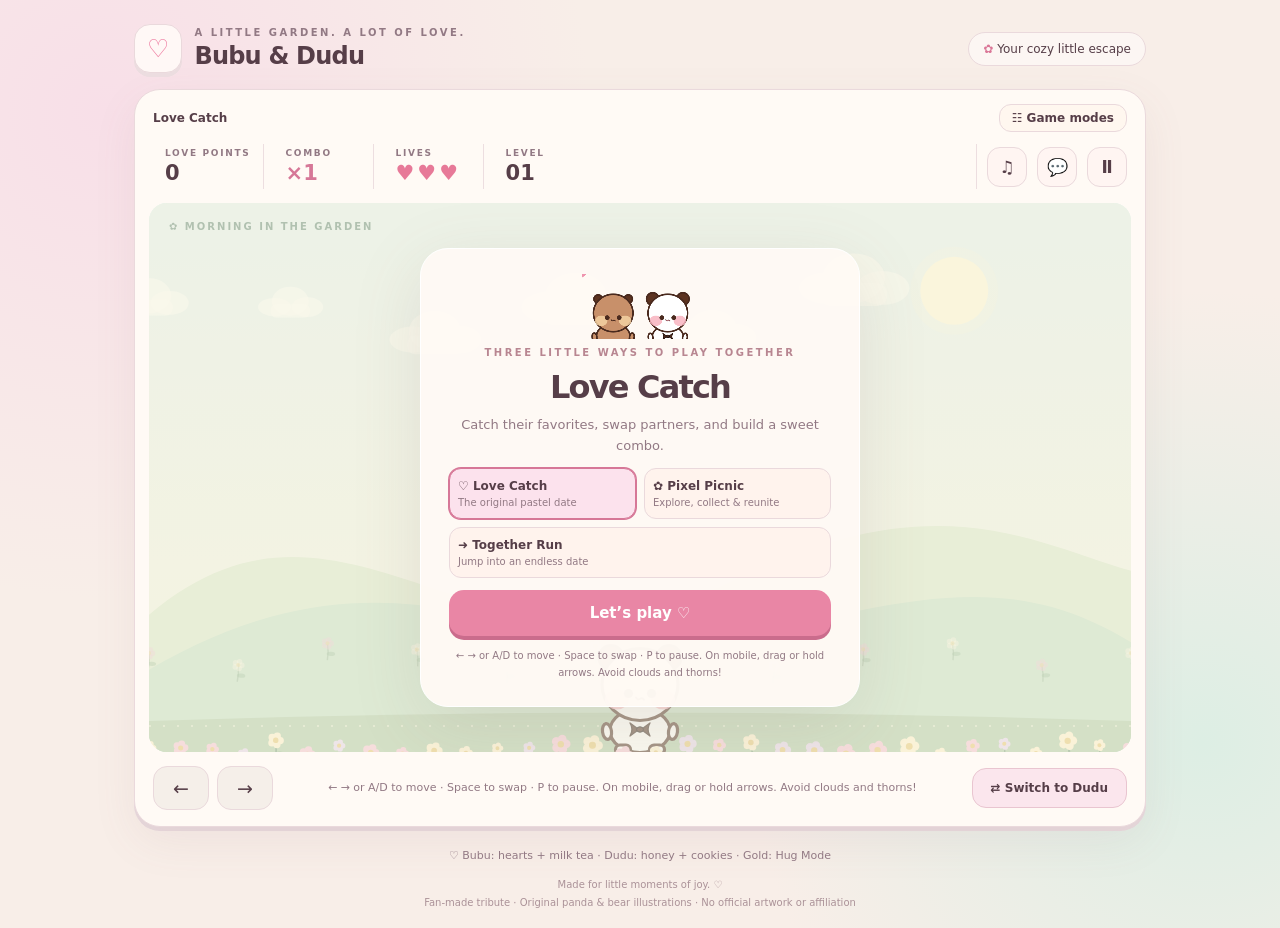
==== commit 237ad6b3: "Add custom Bubu and Dudu favicon across game pages" ====
--- a/BubuDudu.html
+++ b/BubuDudu.html
@@ -5,6 +5,7 @@
 <meta name="viewport" content="width=device-width, initial-scale=1, viewport-fit=cover">
 <meta name="theme-color" content="#f8eee8">
 <title>Bubu &amp; Dudu · Little Love Arcade</title>
+<link rel="icon" type="image/svg+xml" sizes="any" href="favicon.svg">
 <style>
 :root{--ink:#563e48;--muted:#927984;--pink:#ed779d;--paper:#fffaf5;--border:#ead9dc}
 *{box-sizing:border-box}body{margin:0;background:#f8eee8;color:var(--ink);font-family:"Trebuchet MS","Arial Rounded MT Bold",system-ui,sans-serif;min-height:100svh;background-image:radial-gradient(circle at 8% 12%,#f8dfe8 0,transparent 34%),radial-gradient(circle at 94% 80%,#ddeee4 0,transparent 32%)}
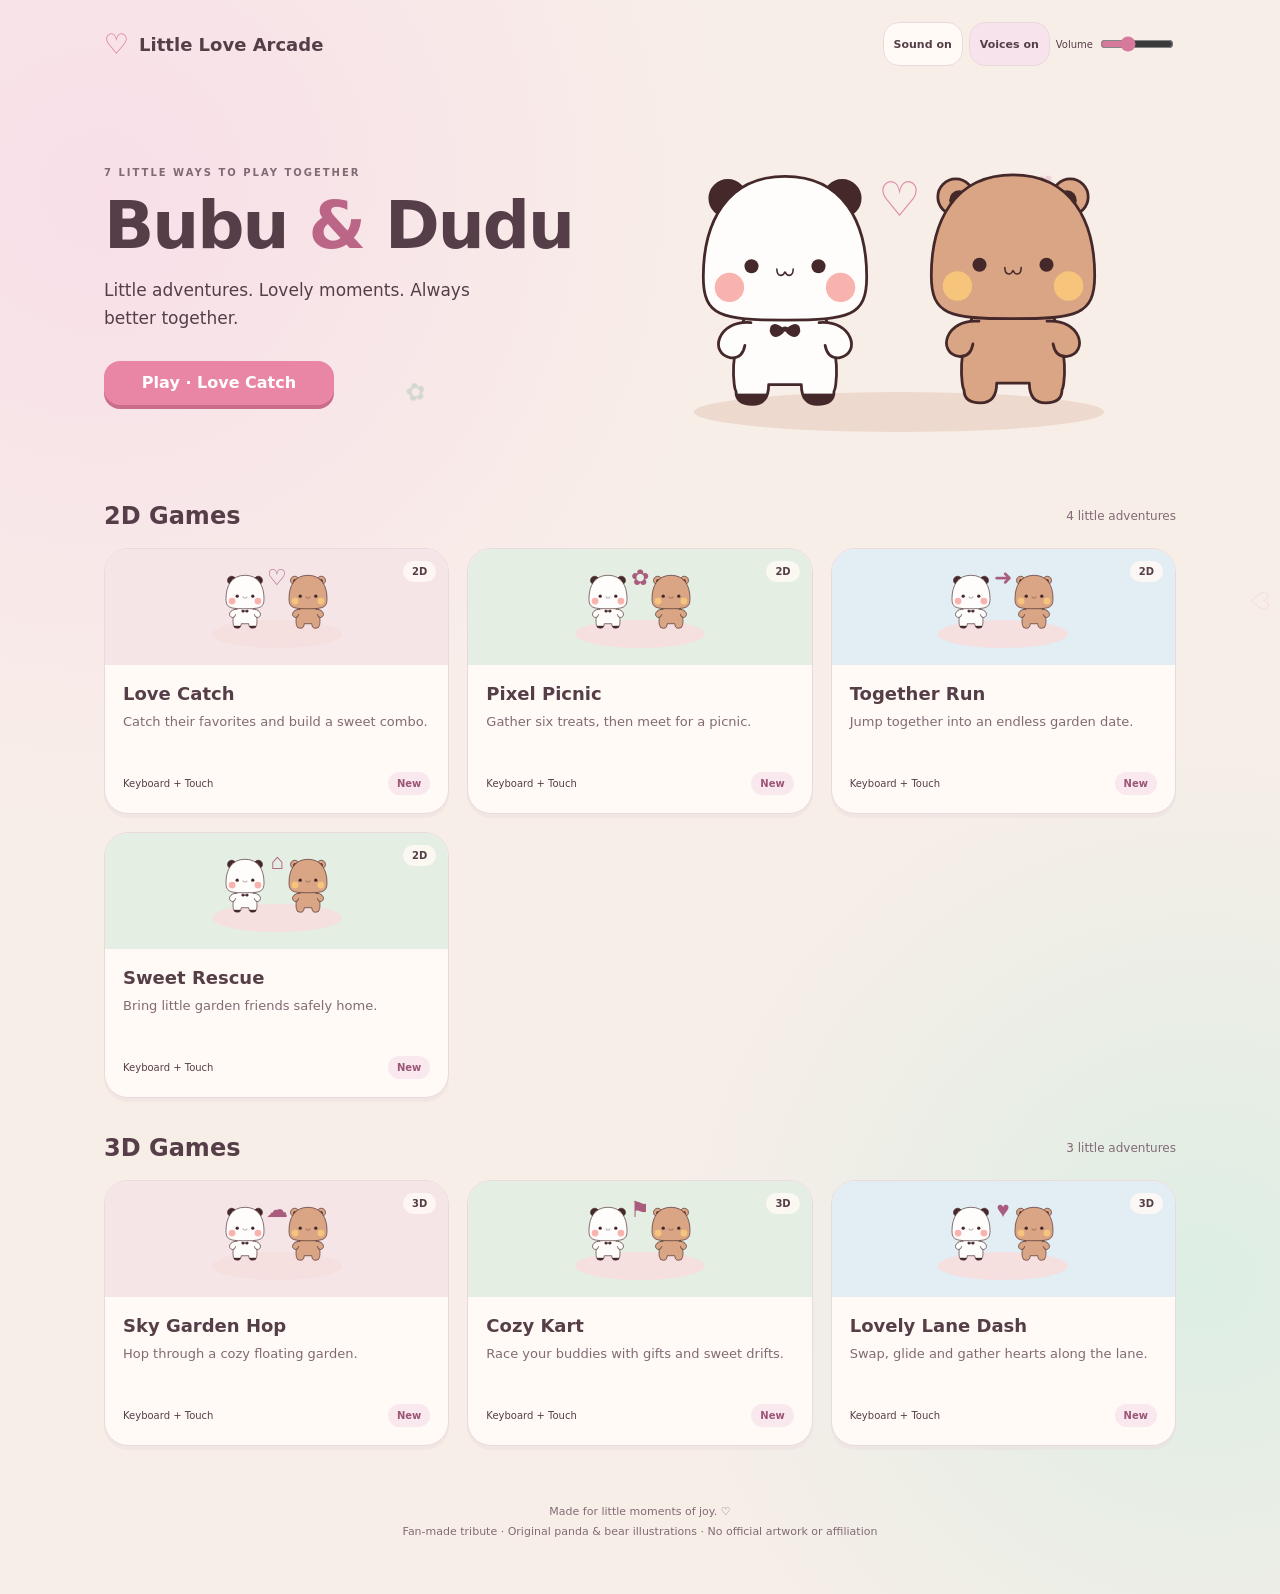
==== commit 83e798a3: "Update arcade hub and modes with refined 2D and pixel character art" ====
--- a/BubuDudu.html
+++ b/BubuDudu.html
@@ -1,233 +1,2 @@
-<!DOCTYPE html>
-<html lang="en">
-<head>
-<meta charset="UTF-8">
-<meta name="viewport" content="width=device-width, initial-scale=1, viewport-fit=cover">
-<meta name="theme-color" content="#f8eee8">
-<title>Bubu &amp; Dudu · Little Love Arcade</title>
-<link rel="icon" type="image/svg+xml" sizes="any" href="favicon.svg">
-<style>
-:root{--ink:#563e48;--muted:#927984;--pink:#ed779d;--paper:#fffaf5;--border:#ead9dc}
-*{box-sizing:border-box}body{margin:0;background:#f8eee8;color:var(--ink);font-family:"Trebuchet MS","Arial Rounded MT Bold",system-ui,sans-serif;min-height:100svh;background-image:radial-gradient(circle at 8% 12%,#f8dfe8 0,transparent 34%),radial-gradient(circle at 94% 80%,#ddeee4 0,transparent 32%)}
-button{font:inherit;color:inherit;cursor:pointer;-webkit-tap-highlight-color:transparent;touch-action:manipulation}button:focus-visible{outline:3px solid #9966aa;outline-offset:4px}button:hover{filter:brightness(1.035)}button:active{transform:translateY(2px)}
-.page{max-width:1060px;margin:auto;padding:24px 24px 16px}.masthead{display:flex;justify-content:space-between;align-items:center;margin-bottom:16px;gap:12px}.brand{display:flex;align-items:center;gap:12px}.brand-icon{background:#fff8f6;border:1px solid var(--border);border-radius:16px;padding:9px 12px;color:var(--pink);font-size:25px;box-shadow:0 4px 0 #ecdde0}.eyebrow{font-size:10px;font-weight:bold;letter-spacing:2.5px;text-transform:uppercase;color:var(--muted)}h1{font-size:24px;margin:4px 0 0;letter-spacing:-.8px}.date-badge{font-size:12px;border:1px solid var(--border);border-radius:30px;padding:9px 14px;background:#ffffff70}.date-badge span{color:#da7697}
-.game-shell{background:var(--paper);border:1px solid var(--border);padding:14px;border-radius:26px;box-shadow:0 15px 45px #86626d15,0 4px 0 #e9dadd}.hud{display:flex;align-items:center;gap:10px;padding:2px 4px 14px;flex-wrap:wrap}.stat{min-width:100px;padding:4px 12px;border-right:1px solid #eddee0}.stat-label{display:block;font-size:9px;letter-spacing:1.7px;font-weight:bold;color:var(--muted);margin-bottom:3px}.stat-value{font-size:21px;font-weight:bold;font-variant-numeric:tabular-nums}.combo-value{color:#d67797}.lives-value{color:#e77998;letter-spacing:3px}.level-stat{flex:1}.icon-button{border:1px solid var(--border);background:#fff5f2;width:40px;height:40px;border-radius:13px;font-weight:bold;font-size:17px}.stage{position:relative;height:clamp(380px,61svh,610px);min-height:330px;border-radius:18px;overflow:hidden;background:#edf4e8;isolation:isolate}canvas{display:block;width:100%;height:100%;touch-action:none}.stage-caption{position:absolute;top:18px;left:20px;pointer-events:none;font-size:10px;letter-spacing:2px;color:#638877;font-weight:bold;text-transform:uppercase}.hug-pill{position:absolute;top:16px;right:16px;border-radius:24px;padding:9px 14px;background:#fff5cc;box-shadow:0 3px 12px #c98b4430;color:#956634;font-size:12px;font-weight:bold;pointer-events:none}.toast{position:absolute;top:65px;left:50%;transform:translateX(-50%);padding:10px 18px;border-radius:25px;background:#fffaf2ed;box-shadow:0 4px 15px #71505012;font-size:13px;font-weight:bold;pointer-events:none;text-align:center;max-width:90%;width:max-content}
-.overlay{position:absolute;inset:0;background:#f5f4e388;backdrop-filter:none;display:flex;align-items:center;justify-content:center;padding:18px;z-index:2}.card{width:min(440px,100%);text-align:center;background:#fffaf5f5;border:1px solid #ffffff;border-radius:28px;padding:25px 28px;box-shadow:0 18px 70px #79616122}.card-tag{font-size:10px;letter-spacing:2.5px;color:#b88691;text-transform:uppercase;font-weight:bold}.card h2{font-size:40px;letter-spacing:-1.8px;line-height:1.06;margin:13px 0 9px}.card h2 span{color:#dd7997}.card p{font-size:13px;line-height:1.65;color:var(--muted);margin:8px 0 15px}.couple-art{width:155px;height:87px;display:block;margin:0 auto 8px}canvas.couple-art{object-fit:contain}.rules{display:grid;grid-template-columns:1fr 1fr;gap:8px;margin:16px 0;text-align:left}.rule{background:#f8edf0;border-radius:12px;padding:10px;font-size:11px;line-height:1.6}.rule:nth-child(2){background:#f5eddf}.rule b{display:block;font-size:12px}.primary{border:0;background:#e986a5;color:#fff;width:100%;padding:14px;border-radius:15px;font-size:15px;font-weight:bold;box-shadow:0 4px 0 #ca6c8c}.small-note{font-size:10px!important;margin:12px 0 0!important}.score-summary{display:flex;justify-content:center;gap:40px;margin:22px 0}.score-summary strong{display:block;font-size:31px;margin-top:5px}.score-summary span{font-size:11px;color:var(--muted)}
-.controls{display:flex;align-items:center;justify-content:space-between;gap:12px;padding:14px 4px 2px}.move-controls{display:flex;gap:8px}.move-button{border:1px solid var(--border);background:#f5efe9;border-radius:14px;width:56px;height:44px;font-size:19px;touch-action:none;user-select:none}.move-button.held{background:#eddae3}.control-hint{font-size:11px;color:var(--muted);text-align:center;line-height:1.7}.control-hint kbd{font:inherit;background:#f3eae8;border:1px solid #e5d8d7;border-radius:5px;padding:2px 5px}.swap-button{border:1px solid #e9c5d0;border-radius:14px;background:#fbe6ed;padding:12px 18px;font-size:12px;font-weight:bold;min-width:150px}.legend{display:flex;justify-content:center;flex-wrap:wrap;gap:20px;margin:22px 0 14px;color:var(--muted);font-size:11px}.legend span{display:flex;align-items:center;gap:6px}.dot{width:8px;height:8px;border-radius:50%;display:inline-block;background:#e986a5}.dot.honey{background:#d5a05c}.dot.gold{background:#dfbe55}.footer{text-align:center;font-size:10px;color:#ab9298;line-height:1.8}.hidden{display:none!important}.sr-only{position:absolute;width:1px;height:1px;padding:0;overflow:hidden;clip:rect(0,0,0,0);white-space:nowrap;border:0}
-@media(max-width:600px){.page{padding:12px 10px}.masthead{margin-bottom:12px}.brand-icon{padding:7px 10px}h1{font-size:19px}.date-badge{display:none}.game-shell{padding:9px;border-radius:21px}.hud{gap:0;padding-bottom:10px}.stat{min-width:0;padding:3px 8px}.stat-value{font-size:18px}.stat-label{font-size:8px;letter-spacing:1px}.icon-button{width:33px;height:34px;margin-left:5px}.stage{height:clamp(380px,62svh,590px)}.card{padding:19px 20px}.card h2{font-size:34px}.control-hint{display:none}.swap-button{min-width:145px;padding:12px}.legend{gap:12px;font-size:10px;margin:17px 0 10px}.couple-art{height:75px}.stage-caption{font-size:9px;left:13px}.controls{padding-top:12px}}
-@media(max-height:650px) and (min-width:601px){.page{padding-top:12px}.stage{height:380px}.card{padding:16px 25px}.couple-art{height:60px}.card h2{font-size:32px}.rules{margin:10px 0}.legend{margin:15px 0 8px}}
-@media(prefers-reduced-motion:reduce){button:active{transform:none}}
-.mode-picker{display:grid;grid-template-columns:1fr 1fr;gap:8px;margin:12px 0}.mode-choice{border:1px solid var(--border);border-radius:12px;padding:10px 8px;background:#fff3ed;text-align:left;font-size:12px;font-weight:bold}.mode-choice:last-child{grid-column:1/-1}.mode-choice small{display:block;font-size:10px;font-weight:normal;margin-top:4px;color:var(--muted)}.mode-choice[aria-pressed="true"]{border-color:#d67797;background:#fce2ed;box-shadow:0 0 0 1px #d67797}.secondary{border:1px solid var(--border);border-radius:12px;background:#fff7ef;padding:9px 15px;margin-top:10px}.card{max-height:100%;overflow:auto}.overlay{padding:12px}.card h2{font-size:32px}.card .couple-art{height:65px}.card p{margin:6px 0 10px}.direction-extra{display:flex;gap:6px}.move-controls{flex-wrap:wrap}.control-hint{font-size:11px}.pixel-mode canvas{image-rendering:pixelated}.pixel-mode .stage-caption{font-family:monospace}.mode-nav{display:flex;justify-content:space-between;align-items:center;padding:0 4px 10px;font-size:12px;font-weight:bold}.mode-nav .secondary{margin:0;padding:6px 12px}@media(max-width:600px){.card{padding:16px}.card h2{margin:8px 0;font-size:28px}.card .couple-art{height:48px}.mode-choice{padding:8px}.direction-extra .move-button{width:38px}.control-hint{display:none}.mode-picker{gap:6px}}
-</style>
-</head>
-<body>
-<main class="page">
- <header class="masthead"><div class="brand"><div class="brand-icon" aria-hidden="true">♡</div><div><div class="eyebrow">A little garden. A lot of love.</div><h1>Bubu &amp; Dudu</h1></div></div><div class="date-badge"><span>✿</span> Your cozy little escape</div></header>
- <section class="game-shell" aria-label="Love Catch game">
-  <div class="mode-nav"><span id="modeLabel">Love Catch</span><button class="secondary" id="menu">☷ Game modes</button></div>
-  <div class="hud"><div class="stat"><span class="stat-label">LOVE POINTS</span><span class="stat-value" id="score">0</span></div><div class="stat"><span class="stat-label">COMBO</span><span class="stat-value combo-value" id="combo">×1</span></div><div class="stat"><span class="stat-label">LIVES</span><span class="stat-value lives-value" id="lives" aria-label="3 lives">♥♥♥</span></div><div class="stat level-stat"><span class="stat-label">LEVEL</span><span class="stat-value" id="level">01</span></div><button class="icon-button" id="mute" aria-label="Mute sound" aria-pressed="false" title="Mute sound">♫</button><button class="icon-button" id="voice" aria-label="Mute character voices" aria-pressed="true" title="Voices (V)">💬</button><button class="icon-button" id="pause" aria-label="Pause game" title="Pause (P)">Ⅱ</button></div>
-  <div class="stage" id="stage"><canvas id="game" aria-label="Move to catch falling treats. Bubu loves hearts and milk tea; Dudu loves honey and cookies."></canvas><div class="stage-caption" id="season">✿ Morning in the garden</div><div class="hug-pill hidden" id="hug">♡ HUG MODE · 5.0s</div><div class="toast hidden" id="toast" role="status"></div>
-   <div class="overlay" id="overlay"><div class="card">
-    <svg class="couple-art" viewBox="0 0 180 100" aria-hidden="true"><path d="M88 29C70 10 59 32 88 48C116 32 106 10 88 29" fill="#ef95af"/><g stroke="#62474a" stroke-width="2.5"><ellipse cx="55" cy="78" rx="31" ry="20" fill="#fff9ef"/><circle cx="31" cy="30" r="11" fill="#55444a"/><circle cx="78" cy="30" r="11" fill="#55444a"/><ellipse cx="55" cy="49" rx="34" ry="29" fill="#fff9ef"/><ellipse cx="42" cy="47" rx="9" ry="12" fill="#55444a"/><ellipse cx="68" cy="47" rx="9" ry="12" fill="#55444a"/><ellipse cx="125" cy="78" rx="31" ry="20" fill="#bc8a65"/><circle cx="102" cy="30" r="11" fill="#bc8a65"/><circle cx="148" cy="30" r="11" fill="#bc8a65"/><ellipse cx="125" cy="49" rx="34" ry="29" fill="#bc8a65"/></g><g fill="#fff"><circle cx="44" cy="45" r="2.5"/><circle cx="70" cy="45" r="2.5"/></g><g fill="#574247"><circle cx="114" cy="47" r="3"/><circle cx="136" cy="47" r="3"/><ellipse cx="55" cy="56" rx="4" ry="3"/><ellipse cx="125" cy="56" rx="4" ry="3"/></g><g fill="#ed95a8" opacity=".8"><ellipse cx="32" cy="60" rx="7" ry="4"/><ellipse cx="77" cy="60" rx="7" ry="4"/><ellipse cx="103" cy="60" rx="7" ry="4"/><ellipse cx="147" cy="60" rx="7" ry="4"/></g><g stroke="#62474a" stroke-width="2" fill="none" stroke-linecap="round"><path d="M49 62Q55 68 61 62M119 62Q125 68 131 62"/></g></svg>
-    <div class="card-tag" id="cardTag">Three little ways to play together</div><h2 id="cardTitle">Love <span>Catch</span></h2><p id="cardDescription">A garden date with your favorite duo.</p>
-    <div class="mode-picker" id="modePicker"><button class="mode-choice" data-mode="catch" aria-pressed="true">♡ Love Catch<small>The original pastel date</small></button><button class="mode-choice" data-mode="picnic" aria-pressed="false">✿ Pixel Picnic<small>Explore, collect & reunite</small></button><button class="mode-choice" data-mode="runner" aria-pressed="false">➜ Together Run<small>Jump into an endless date</small></button></div>
-    <div class="rules" id="rules"><div class="rule"><b>♡ Bubu’s favorites</b>Pink hearts &amp; milk tea</div><div class="rule"><b>✿ Dudu’s favorites</b>Honey jars &amp; cookies</div></div>
-    <div class="score-summary hidden" id="summary"><div><span>YOUR SCORE</span><strong id="finalScore">0</strong></div><div><span>PERSONAL BEST</span><strong id="bestScore">0</strong></div></div>
-    <button class="primary" id="play">Let’s play &nbsp; ♡</button><p class="small-note" id="cardNote">Move with ← → or A / D · Space to swap<br>On mobile, drag or hold the arrow buttons.<br>Avoid clouds &amp; thorns. Gold means hug time!</p>
-   </div></div>
-  </div>
-  <div class="controls"><div class="move-controls"><button class="move-button" id="left" aria-label="Move left">←</button><button class="move-button" id="right" aria-label="Move right">→</button></div><div class="control-hint"><kbd>←</kbd> <kbd>→</kbd> move &nbsp; <kbd>Space</kbd> swap &nbsp; <kbd>P</kbd> pause<br>Catch their favorites to grow your combo!</div><button class="swap-button" id="swap">⇄ &nbsp; Switch to Dudu</button></div>
- </section>
- <div class="legend"><span><i class="dot"></i> Bubu: hearts + milk tea</span><span><i class="dot honey"></i> Dudu: honey + cookies</span><span><i class="dot gold"></i> Golden heart: hug time!</span></div>
- <footer class="footer">Made for little moments of joy. ♡<br>Fan-made tribute · Original panda &amp; bear illustrations · No official artwork or affiliation</footer>
- <div class="sr-only" id="announcement" aria-live="polite"></div>
-</main>
-<script src="js/characters.js"></script>
-<script src="js/voices.js"></script>
-<script>
-(() => {
- 'use strict';
- // ── Tweakable constants ──────────────────────────────────────────────
- const CONFIG = Object.freeze({moveSpeed:470,fallSpeed:115,fallIncrease:24,spawnInterval:.86,minSpawnInterval:.29,spawnDecrease:.075,levelDuration:30,lives:3,hugDuration:5,invulnerability:1.35,goldenChance:.025,hazardChance:.19,maxCombo:5,catchesPerCombo:3,maxItems:70,points:{heart:10,tea:20,honey:20,cookie:10,gold:30}});
- const THEMES = [
-  {name:'Morning in the garden',sky:'#e3f1ed',low:'#f7f4de',hill:'#c3dfc4',hill2:'#d9e8ca',ground:'#afcba6',night:false},
-  {name:'Sunset sweethearts',sky:'#f3cbd7',low:'#ffebcf',hill:'#c7baca',hill2:'#dfcbd3',ground:'#b7bda5',night:false},
-  {name:'Under the little stars',sky:'#44496e',low:'#8d7a9f',hill:'#696b8a',hill2:'#7c7a98',ground:'#758479',night:true}
- ];
- const $ = id => document.getElementById(id);
- const canvas=$('game'),stage=$('stage');let ctx=canvas.getContext('2d');
- const ui={score:$('score'),combo:$('combo'),lives:$('lives'),level:$('level'),overlay:$('overlay'),hug:$('hug'),toast:$('toast'),swap:$('swap')};
- const reducedMotion=window.matchMedia('(prefers-reduced-motion: reduce)').matches;
- const rand=(a,b)=>a+Math.random()*(b-a),clamp=(v,a,b)=>Math.max(a,Math.min(b,v));
- let W=900,H=550,dpr=1,lastTime=0,visualTime=0,best=0;
- try{best=Math.max(0,Number(localStorage.getItem('loveCatchBest'))||0);}catch{/* Private browsing or denied storage is safe. */}
- // ── State ───────────────────────────────────────────────────────────
- const state={mode:'start',score:0,lives:CONFIG.lives,level:1,elapsed:0,streak:0,combo:1,character:'bubu',x:450,items:[],particles:[],texts:[],spawnTimer:.6,hug:0,invulnerable:0,squash:0,shake:0,toastTime:0};
- const input={keys:new Set(),holds:new Map(),pointer:null,target:null};
- const scenery={clouds:Array.from({length:7},(_,i)=>({x:i/7,y:rand(.08,.36),scale:rand(.65,1.2),speed:rand(.005,.013)})),stars:Array.from({length:48},()=>({x:Math.random(),y:rand(.03,.65),r:rand(.8,2),phase:rand(0,6)})),flowers:Array.from({length:32},(_,i)=>({x:i/31,y:rand(0,1),scale:rand(.65,1.2),phase:rand(0,6)}))};
- function catchWidth(){return state.hug>0?144:72;}
- function playerY(){return H-66;}
- function constrainPlayer(){state.x=clamp(state.x,catchWidth()/2+8,W-catchWidth()/2-8);}
- function clearInput(){input.keys.clear();input.holds.clear();input.pointer=null;input.target=null;document.querySelectorAll('.move-button').forEach(button=>button.classList.remove('held'));}
- // ── Audio: synthesized only; unlocked by a user gesture ──────────────
- const audio={context:null,muted:false};
- function unlockAudio(){try{if(!audio.context)audio.context=new(window.AudioContext||window.webkitAudioContext)();if(audio.context.state==='suspended')audio.context.resume().catch(()=>{});if(window.VoiceManager){VoiceManager.setAudioContext(audio.context);VoiceManager.unlock();}}catch{/* Audio is optional. */}}
- function speak(event,char=state.character,x=state.x,y=playerY()){try{if(window.playBabble)playBabble(char,event,{isMuted:audio.muted,x,y});}catch{}}
- function tone(frequency,start,duration,type='sine',volume=.075,endFrequency){if(!audio.context||audio.muted||audio.context.state!=='running')return;const t=audio.context.currentTime+start,o=audio.context.createOscillator(),g=audio.context.createGain();o.type=type;o.frequency.setValueAtTime(frequency,t);if(endFrequency)o.frequency.exponentialRampToValueAtTime(endFrequency,t+duration);g.gain.setValueAtTime(.0001,t);g.gain.exponentialRampToValueAtTime(volume,t+.012);g.gain.exponentialRampToValueAtTime(.0001,t+duration);o.connect(g);g.connect(audio.context.destination);o.start(t);o.stop(t+duration+.02);}
- function sound(name){if(name==='catch')tone(640,0,.13,'sine',.075,1100);else if(name==='combo')[660,880,1100].forEach((f,i)=>tone(f,i*.07,.2));else if(name==='hit'){tone(180,0,.24,'triangle',.12,55);tone(110,.07,.2,'sawtooth',.035,45);}else if(name==='level')[523,659,784,1047].forEach((f,i)=>tone(f,i*.12,.25));else if(name==='hug')[587,740,880,1175,1480].forEach((f,i)=>tone(f,i*.075,.28));else if(name==='swap')tone(400,0,.09,'sine',.035,650);}
- // ── UI and lifecycle ────────────────────────────────────────────────
- function updateHUD(){ui.score.textContent=state.score.toLocaleString();ui.combo.textContent='×'+state.combo;ui.lives.textContent='♥'.repeat(state.lives)+'♡'.repeat(CONFIG.lives-state.lives);ui.lives.setAttribute('aria-label',state.lives+' lives');ui.level.textContent=String(state.level).padStart(2,'0');ui.swap.textContent='⇄  Switch to '+(state.character==='bubu'?'Dudu':'Bubu');const theme=THEMES[(state.level-1)%3];$('season').textContent=(theme.night?'☾ ':'✿ ')+theme.name;$('season').style.color=theme.night?'#f4d8ed':'#638877';}
- function notify(text,duration=2){ui.toast.textContent=text;ui.toast.classList.remove('hidden');state.toastTime=duration;$('announcement').textContent=text;}
- function startGame(){unlockAudio();clearInput();Object.assign(state,{mode:'playing',score:0,lives:CONFIG.lives,level:1,elapsed:0,streak:0,combo:1,character:'bubu',x:W/2,items:[],particles:[],texts:[],spawnTimer:.6,hug:0,invulnerable:0,squash:0,shake:0,toastTime:0});ui.overlay.classList.add('hidden');ui.toast.classList.add('hidden');ui.hug.classList.add('hidden');$('pause').textContent='Ⅱ';$('pause').setAttribute('aria-label','Pause game');updateHUD();notify('Bubu loves pink treats. Let’s catch some love!',2.8);}
- function showOverlay(mode){ui.overlay.classList.remove('hidden');$('rules').classList.add('hidden');$('summary').classList.toggle('hidden',mode!=='over');if(mode==='paused'){$('cardTag').textContent='Take a little breather';$('cardTitle').innerHTML='Date <span>paused</span>';$('cardDescription').textContent='Your treats can wait. We’ll be right here.';$('play').textContent='Keep catching  ♡';$('cardNote').textContent='Press P or tap below to continue.';}else{$('cardTag').textContent='A lovely date, beautifully caught';$('cardTitle').innerHTML='So much <span>love!</span>';$('cardDescription').textContent='Every little treat was a little memory. Shall we make more?';$('finalScore').textContent=state.score.toLocaleString();$('bestScore').textContent=best.toLocaleString();$('play').textContent='Play again  ♡';$('cardNote').textContent='Tip: swap for matching treats to build a ×5 combo!';}$('play').focus({preventScroll:true});}
- function pauseGame(){if(state.mode==='playing'){state.mode='paused';if(window.VoiceManager)VoiceManager.stop();clearInput();showOverlay('paused');$('pause').textContent='▶';$('pause').setAttribute('aria-label','Resume game');}else if(state.mode==='paused'){state.mode='playing';ui.overlay.classList.add('hidden');$('pause').textContent='Ⅱ';$('pause').setAttribute('aria-label','Pause game');lastTime=performance.now();}}
- function endGame(){state.mode='over';clearInput();speak('gameOver');best=Math.max(best,state.score);try{localStorage.setItem('loveCatchBest',String(best));}catch{}ui.hug.classList.add('hidden');showOverlay('over');}
- function swap(){if(state.mode!=='playing')return;unlockAudio();state.character=state.character==='bubu'?'dudu':'bubu';state.squash=.18;sound('swap');updateHUD();}
- $('play').addEventListener('click',()=>{if(state.mode==='paused')pauseGame();else startGame();$('play').blur();});$('pause').addEventListener('click',()=>{unlockAudio();pauseGame();$('pause').blur();});ui.swap.addEventListener('click',()=>{swap();ui.swap.blur();});
- $('mute').addEventListener('click',()=>{audio.muted=!audio.muted;if(window.VoiceManager)VoiceManager.setMuted(audio.muted);unlockAudio();$('mute').textContent=audio.muted?'♪̸':'♫';$('mute').setAttribute('aria-pressed',String(audio.muted));$('mute').setAttribute('aria-label',audio.muted?'Unmute sound':'Mute sound');$('mute').title=audio.muted?'Unmute sound':'Mute sound';});
- const voiceButton=$('voice');if(voiceButton){voiceButton.addEventListener('click',()=>{unlockAudio();if(window.VoiceManager){VoiceManager.toggle();voiceButton.blur();}});}
- if(window.VoiceManager){VoiceManager.setBubbleCallback((text,x,y)=>{state.texts.push({text,x,y:y-58,life:.9,color:'#d9618a',bubble:true});});VoiceManager.updateVoiceUI();}
- // ── Input: keyboard, drag, and multi-touch hold buttons ───────────────
- window.addEventListener('keydown',e=>{const k=e.key.toLowerCase();if(!['arrowleft','arrowright','a','d',' ','p','v'].includes(k))return;if(e.target instanceof HTMLButtonElement&&k===' ')return;if(state.mode==='playing'||state.mode==='paused')e.preventDefault();if(e.repeat)return;if(k==='p'){unlockAudio();pauseGame();}else if(k===' ')swap();else if(k==='v'){unlockAudio();if(window.VoiceManager)VoiceManager.toggle();}else if(state.mode==='playing'){input.keys.add(k);input.target=null;}});
- window.addEventListener('keyup',e=>input.keys.delete(e.key.toLowerCase()));window.addEventListener('blur',()=>{clearInput();if(state.mode==='playing')pauseGame();});document.addEventListener('visibilitychange',()=>{if(document.hidden&&state.mode==='playing')pauseGame();});
- for(const [id,direction] of [['left',-1],['right',1]]){const button=$(id);button.addEventListener('pointerdown',e=>{if(state.mode!=='playing')return;e.preventDefault();unlockAudio();button.setPointerCapture(e.pointerId);input.holds.set(e.pointerId,direction);input.target=null;button.classList.add('held');});const release=e=>{input.holds.delete(e.pointerId);button.classList.remove('held');};button.addEventListener('pointerup',release);button.addEventListener('pointercancel',release);button.addEventListener('lostpointercapture',release);}
- function setPointerTarget(e){const rect=canvas.getBoundingClientRect();input.target=clamp((e.clientX-rect.left)*W/rect.width,0,W);}
- canvas.addEventListener('pointerdown',e=>{if(state.mode!=='playing'||input.pointer!==null)return;e.preventDefault();unlockAudio();input.pointer=e.pointerId;canvas.setPointerCapture(e.pointerId);setPointerTarget(e);});canvas.addEventListener('pointermove',e=>{if(input.pointer===e.pointerId)setPointerTarget(e);});const releaseDrag=e=>{if(input.pointer===e.pointerId){input.pointer=null;input.target=null;}};canvas.addEventListener('pointerup',releaseDrag);canvas.addEventListener('pointercancel',releaseDrag);canvas.addEventListener('lostpointercapture',releaseDrag);
- // ── Spawning and catch resolution ────────────────────────────────────
- function spawn(){if(state.items.length>=CONFIG.maxItems)return;const r=Math.random();let type;if(r<CONFIG.goldenChance)type='gold';else if(r<CONFIG.goldenChance+CONFIG.hazardChance)type=Math.random()<.5?'cloud':'thorn';else type=['heart','tea','honey','cookie'][Math.floor(Math.random()*4)];state.items.push({type,x:rand(25,W-25),y:-30,speed:(CONFIG.fallSpeed+Math.min(state.level-1,18)*CONFIG.fallIncrease)*rand(.87,1.15),phase:rand(0,6),rotation:rand(-.2,.2),caught:false});}
- function burst(x,y,count,color,hearts=false){if(reducedMotion)count=Math.min(count,4);for(let i=0;i<count;i++)state.particles.push({x,y,vx:rand(-95,95),vy:rand(-170,-45),life:rand(.45,.85),max:.85,size:rand(3,7),color,heart:hearts});}
- function floating(text,x,y,color='#c75f84'){state.texts.push({text,x,y,life:1.1,color});}
- function catchItem(item){const {type,x,y}=item;item.caught=true;if(type==='cloud'||type==='thorn'){if(state.invulnerable>0)return;state.lives--;state.streak=0;state.combo=1;state.invulnerable=CONFIG.invulnerability;state.shake=reducedMotion?0:.32;burst(x,y,13,'#8a7a95');floating('Ouch! −1 ♥',state.x,playerY()-62,'#786780');sound('hit');speak('lostHeart');updateHUD();if(state.lives<=0)endGame();return;}
-  if(type==='gold'){state.hug=CONFIG.hugDuration;constrainPlayer();notify('♡ Hug Mode! Together is twice as sweet.',2.5);sound('hug');speak('hug');burst(x,y,22,'#edbf50',true);}
-  const matching=type==='gold'||state.hug>0||(state.character==='bubu'?(type==='heart'||type==='tea'):(type==='honey'||type==='cookie'));
-  const oldCombo=state.combo;if(matching){state.streak++;state.combo=Math.min(CONFIG.maxCombo,1+Math.floor(state.streak/CONFIG.catchesPerCombo));}else{state.streak=0;state.combo=1;speak('wrong');}
-  const points=Math.round(CONFIG.points[type]*(matching?1:.5)*state.combo*(state.hug>0?2:1));state.score+=points;state.squash=.24;floating('+'+points+(matching?'':' · wrong pal'),x,y-16,matching?'#bc597d':'#958378');burst(x,y,matching?9:4,matching?'#ea91ae':'#d2b28b',matching&&state.combo>1);if(type!=='gold'){sound(state.combo>oldCombo?'combo':'catch');if(matching)speak(state.combo>oldCombo?'combo':'catch');}if(state.combo>oldCombo)notify('Sweet streak! ×'+state.combo+' love points',1.4);updateHUD();}
- // ── Delta-time simulation ───────────────────────────────────────────
- function update(dt){state.elapsed+=dt;const nextLevel=1+Math.floor(state.elapsed/CONFIG.levelDuration);if(nextLevel!==state.level){state.level=nextLevel;sound('level');speak('level');updateHUD();notify('Level '+state.level+' · '+THEMES[(state.level-1)%3].name,2.6);burst(W/2,H*.3,24,'#e99cba',true);}
-  state.hug=Math.max(0,state.hug-dt);state.invulnerable=Math.max(0,state.invulnerable-dt);state.squash=Math.max(0,state.squash-dt);state.shake=Math.max(0,state.shake-dt);state.toastTime=Math.max(0,state.toastTime-dt);ui.toast.classList.toggle('hidden',state.toastTime<=0);ui.hug.classList.toggle('hidden',state.hug<=0);if(state.hug>0)ui.hug.textContent='♡ HUG MODE · '+state.hug.toFixed(1)+'s';
-  let direction=(input.keys.has('arrowright')||input.keys.has('d')?1:0)-(input.keys.has('arrowleft')||input.keys.has('a')?1:0);for(const held of input.holds.values())direction+=held;direction=clamp(direction,-1,1);if(direction)state.x+=direction*CONFIG.moveSpeed*dt;else if(input.target!==null){const diff=input.target-state.x;state.x+=Math.sign(diff)*Math.min(Math.abs(diff),CONFIG.moveSpeed*1.5*dt);}constrainPlayer();
-  state.spawnTimer-=dt;const interval=Math.max(CONFIG.minSpawnInterval,CONFIG.spawnInterval-(state.level-1)*CONFIG.spawnDecrease);while(state.spawnTimer<=0){spawn();state.spawnTimer+=interval;}
-  const line=playerY()-35;for(const item of state.items){const oldY=item.y;item.y+=item.speed*dt;const ix=item.x+Math.sin(visualTime*1.8+item.phase)*7;if(oldY<=line+17&&item.y>=line-17&&Math.abs(ix-state.x)<catchWidth()/2+13){catchItem(item);if(state.mode!=='playing')break;}}
-  state.items=state.items.filter(item=>!item.caught&&item.y<H+40);for(const p of state.particles){p.life-=dt;p.x+=p.vx*dt;p.y+=p.vy*dt;p.vy+=230*dt;}state.particles=state.particles.filter(p=>p.life>0);for(const t of state.texts){t.life-=dt;t.y-=32*dt;}state.texts=state.texts.filter(t=>t.life>0);
- }
- // ── Canvas artwork primitives (all original, no images) ───────────────
- function ellipse(x,y,rx,ry,fill,stroke){ctx.beginPath();ctx.ellipse(x,y,Math.max(.01,rx),Math.max(.01,ry),0,0,Math.PI*2);ctx.fillStyle=fill;ctx.fill();if(stroke){ctx.strokeStyle=stroke;ctx.lineWidth=2;ctx.stroke();}}
- function roundRect(x,y,w,h,r,fill,stroke){ctx.beginPath();ctx.roundRect(x,y,w,h,r);ctx.fillStyle=fill;ctx.fill();if(stroke){ctx.strokeStyle=stroke;ctx.lineWidth=2;ctx.stroke();}}
- function heart(x,y,size,color){ctx.save();ctx.translate(x,y);ctx.scale(size/20,size/20);ctx.beginPath();ctx.moveTo(0,8);ctx.bezierCurveTo(-25,-7,-12,-23,0,-10);ctx.bezierCurveTo(12,-23,25,-7,0,8);ctx.fillStyle=color;ctx.fill();ctx.restore();}
- function cloud(x,y,s,color){ctx.save();ctx.translate(x,y);ctx.scale(s,s);ellipse(-24,0,25,14,color);ellipse(0,-9,28,22,color);ellipse(26,0,24,15,color);roundRect(-30,-4,60,20,9,color);ctx.restore();}
- function flower(x,y,s,color,phase=0){ctx.save();ctx.translate(x,y);ctx.rotate(reducedMotion?0:Math.sin(visualTime*.8+phase)*.07);ctx.scale(s,s);ctx.strokeStyle='#779c7b';ctx.lineWidth=2;ctx.beginPath();ctx.moveTo(0,2);ctx.quadraticCurveTo(2,12,0,24);ctx.stroke();ellipse(5,15,6,3,'#83ac85');for(let i=0;i<5;i++){const a=i*Math.PI*2/5;ellipse(Math.cos(a)*5,Math.sin(a)*5,4,4,color);}ellipse(0,0,3,3,'#e9c775');ctx.restore();}
- function drawCharacter(x,y,kind,scale=1){if(window.CharacterRenderer){CharacterRenderer.draw(ctx,x,y,kind,scale,visualTime,state.squash,reducedMotion);}}
- function drawItem(item){const x=item.x+Math.sin(visualTime*1.8+item.phase)*7;ctx.save();ctx.translate(x,item.y);ctx.rotate(item.rotation+(reducedMotion?0:Math.sin(visualTime*2+item.phase)*.13));ctx.shadowColor='#77556615';ctx.shadowBlur=6;ctx.shadowOffsetY=3;
-  switch(item.type){case 'heart':heart(0,2,23,'#ef8eae');heart(-5,-5,5,'#ffd4e1');break;
-  case 'gold':ctx.shadowColor='#ffde6c';ctx.shadowBlur=18;heart(0,2,26,'#efc653');ctx.shadowBlur=0;ctx.fillStyle='#fff4c5';ctx.font='19px serif';ctx.textAlign='center';ctx.fillText('✦',0,0);break;
-  case 'tea':roundRect(-12,-14,24,32,5,'#f6d8bd','#b98e88');roundRect(-11,-7,22,14,2,'#dbc0a1');ctx.strokeStyle='#d981a0';ctx.lineWidth=4;ctx.beginPath();ctx.moveTo(3,-8);ctx.lineTo(7,-26);ctx.stroke();roundRect(-15,-16,30,5,2,'#fff9f0','#b98e88');for(let i=0;i<5;i++)ellipse(-7+(i%3)*7,10+Math.floor(i/3)*5,2.4,2.4,'#77585a');break;
-  case 'honey':roundRect(-14,-13,28,31,7,'#edbc61','#b48a56');roundRect(-15,-19,30,8,3,'#d99d54','#b48a56');roundRect(-11,-3,22,13,4,'#fff2c6');ctx.shadowBlur=0;heart(0,5,8,'#d79549');break;
-  case 'cookie':ellipse(0,0,19,19,'#dab17b','#ab805d');ellipse(-3,-3,14,13,'#e8c793');for(const [cx,cy] of [[-7,-9],[7,-7],[-4,4],[9,7],[-11,9]])ellipse(cx,cy,2.8,2.8,'#886149');break;
-  case 'cloud':cloud(0,-3,.45,'#9095ac');ctx.shadowBlur=0;ellipse(-7,-6,1.8,2.4,'#4e526c');ellipse(7,-6,1.8,2.4,'#4e526c');ctx.strokeStyle='#565c77';ctx.lineWidth=1.5;ctx.beginPath();ctx.arc(0,2,4,Math.PI,Math.PI*2);ctx.stroke();ctx.strokeStyle='#7997bf';ctx.lineWidth=3;for(let i=-1;i<=1;i++){ctx.beginPath();ctx.moveTo(i*12,14);ctx.lineTo(i*12-3,21);ctx.stroke();}break;
-  case 'thorn':ctx.strokeStyle='#68876b';ctx.lineWidth=4;ctx.beginPath();ctx.moveTo(0,0);ctx.lineTo(0,23);ctx.stroke();ctx.fillStyle='#68876b';ctx.beginPath();ctx.moveTo(0,12);ctx.lineTo(-10,6);ctx.lineTo(-3,17);ctx.moveTo(0,19);ctx.lineTo(9,13);ctx.lineTo(3,24);ctx.fill();for(let i=0;i<6;i++){const a=i*Math.PI/3;ellipse(Math.cos(a)*9,Math.sin(a)*9,7,6,'#a682a8');}ellipse(0,0,7,7,'#e9ca93');ellipse(-3,-1,1.5,2,'#6c5370');ellipse(3,-1,1.5,2,'#6c5370');break;}
-  ctx.restore();}
- // ── Background and rendering ────────────────────────────────────────
- function drawBackground(){const theme=THEMES[(state.level-1)%3];const gradient=ctx.createLinearGradient(0,0,0,H);gradient.addColorStop(0,theme.sky);gradient.addColorStop(1,theme.low);ctx.fillStyle=gradient;ctx.fillRect(0,0,W,H);
-  if(theme.night){for(const star of scenery.stars){ctx.globalAlpha=.35+.55*(.5+.5*Math.sin(visualTime*1.2+star.phase));ellipse(star.x*W,star.y*H,star.r,star.r,'#fff1cf');}ctx.globalAlpha=1;ellipse(W*.83,H*.16,24,24,'#fff0d2');ellipse(W*.83+10,H*.16-7,23,23,theme.sky);}else{ellipse(W*.82,H*.16,34,34,theme.name.startsWith('Sunset')?'#ffe0b2':'#fff8d6');ellipse(W*.82,H*.16,44,44,'#fff4cf30');}
-  ctx.globalAlpha=theme.night?.17:.65;for(const c of scenery.clouds){const x=((c.x+visualTime*c.speed)%1.3-.15)*W;cloud(x,c.y*H,c.scale,theme.night?'#d8cde5':'#fffdf6');}ctx.globalAlpha=1;
-  ctx.fillStyle=theme.hill2;ctx.beginPath();ctx.moveTo(0,H);ctx.lineTo(0,H*.75);ctx.bezierCurveTo(W*.2,H*.45,W*.33,H*.91,W*.58,H*.7);ctx.bezierCurveTo(W*.8,H*.5,W*.9,H*.62,W,H*.67);ctx.lineTo(W,H);ctx.fill();ctx.fillStyle=theme.hill;ctx.beginPath();ctx.moveTo(0,H);ctx.lineTo(0,H*.85);ctx.bezierCurveTo(W*.25,H*.59,W*.38,H*.83,W*.57,H*.81);ctx.bezierCurveTo(W*.78,H*.71,W*.88,H*.67,W,H*.8);ctx.lineTo(W,H);ctx.fill();
-  ctx.globalAlpha=.45;for(let i=0;i<12;i++)flower((i/11)*W,H*.82+Math.sin(i*2)*13,.7,i%2?'#fff7df':'#edc1d1',i);ctx.globalAlpha=1;
-  ctx.fillStyle=theme.ground;ctx.beginPath();ctx.moveTo(0,H-31);ctx.quadraticCurveTo(W*.5,H-48,W,H-31);ctx.lineTo(W,H);ctx.lineTo(0,H);ctx.fill();ctx.strokeStyle=theme.night?'#aec0a244':'#eff2d999';ctx.lineWidth=2;ctx.setLineDash([2,12]);ctx.beginPath();ctx.moveTo(0,H-26);ctx.lineTo(W,H-26);ctx.stroke();ctx.setLineDash([]);
- }
- function render(){ctx.setTransform(dpr,0,0,dpr,0,0);ctx.clearRect(0,0,W,H);ctx.save();if(state.shake>0&&state.mode==='playing')ctx.translate(rand(-4,4)*state.shake/.32,rand(-3,3)*state.shake/.32);drawBackground();for(const item of state.items)drawItem(item);
-  if(state.hug>0){ctx.save();ctx.globalAlpha=.2+.07*Math.sin(visualTime*8);ellipse(state.x,playerY()-8,91,66,'#ffe19e');ctx.restore();drawCharacter(state.x-36,playerY(),'bubu',.92);drawCharacter(state.x+36,playerY(),'dudu',.92);heart(state.x,playerY()-53,13,'#f39bb5');}else{ctx.globalAlpha=state.invulnerable>0&&Math.floor(state.invulnerable*12)%2?.45:1;drawCharacter(state.x,playerY(),state.character);ctx.globalAlpha=1;}
-  for(const p of state.particles){ctx.globalAlpha=clamp(p.life/.4,0,1);if(p.heart)heart(p.x,p.y,p.size,p.color);else ellipse(p.x,p.y,p.size,p.size,p.color);}ctx.globalAlpha=1;for(const t of state.texts){ctx.save();ctx.globalAlpha=clamp(t.life/.3,0,1);if(t.bubble){ctx.font='bold 13px Trebuchet MS, sans-serif';const tm=ctx.measureText(t.text);const bw=tm.width+16,bh=22;const bx=t.x-bw/2,by=t.y-bh/2;ctx.fillStyle='#fffaf5fa';ctx.strokeStyle='#e8cdd4';ctx.lineWidth=1.5;ctx.beginPath();ctx.roundRect(bx,by,bw,bh,10);ctx.fill();ctx.stroke();ctx.beginPath();ctx.moveTo(t.x-4,by+bh);ctx.lineTo(t.x,by+bh+4);ctx.lineTo(t.x+4,by+bh);ctx.fillStyle='#fffaf5fa';ctx.fill();ctx.textAlign='center';ctx.fillStyle=t.color||'#bc597d';ctx.fillText(t.text,t.x,t.y+4);}else{ctx.font='bold 17px Trebuchet MS, sans-serif';ctx.textAlign='center';ctx.lineWidth=4;ctx.strokeStyle='#fffaf0';ctx.strokeText(t.text,t.x,t.y);ctx.fillStyle=t.color;ctx.fillText(t.text,t.x,t.y);}ctx.restore();}
-  for(const f of scenery.flowers)flower(f.x*W,H-12+f.y*17,f.scale,['#f7c4d5','#fff0cc','#e7d4ef'][Math.floor(f.phase)%3],f.phase);ctx.restore();}
- // Resize uses CSS pixels for game coordinates; device pixels only for rasterization.
- function resize(){const oldW=W,oldH=H;const rect=stage.getBoundingClientRect();W=Math.max(240,rect.width);H=Math.max(250,rect.height);dpr=window.devicePixelRatio||1;const width=Math.round(W*dpr),height=Math.round(H*dpr);if(canvas.width!==width)canvas.width=width;if(canvas.height!==height)canvas.height=height;state.x=oldW?state.x/oldW*W:W/2;for(const item of state.items){item.x=item.x/oldW*W;item.y=item.y/oldH*H;}for(const p of state.particles){p.x=p.x/oldW*W;p.y=p.y/oldH*H;}for(const t of state.texts){t.x=t.x/oldW*W;t.y=t.y/oldH*H;}constrainPlayer();}
- // Responsive listeners are registered after the arcade resize extension below.
- function frame(now){const dt=Math.min(Math.max((now-lastTime)/1000,0),.05);lastTime=now;if(state.mode!=='paused'){visualTime+=dt;if(state.mode==='playing')update(dt);}render();requestAnimationFrame(frame);}
- // ── Arcade modes: shared lifecycle with independent simulations ───────
- const MODES={catch:{name:'Love Catch',description:'Catch their favorites, swap partners, and build a sweet combo.',help:'← → or A/D to move · Space to swap · P to pause. On mobile, drag or hold arrows. Avoid clouds and thorns!'},picnic:{name:'Pixel Picnic',description:'Gather all six treats, then meet your partner on the picnic blanket. Complete picnics to advance!',help:'Arrows or WASD to explore · Space to swap · P to pause. On mobile, drag or use the directional pad. Avoid moving puddles and thorns.'},runner:{name:'Together Run',description:'Run together, jump over thorns, and collect treats. Golden hearts double your points!',help:'Space, ↑ or W to jump · P to pause. On mobile, tap the garden or Jump button. Both partners jump together!'}};
- const ARCADE=Object.freeze({picnicSpeed:190,picnicTreats:6,runnerSpeed:210,runnerIncrease:22,gravity:1450,jumpVelocity:-560,runnerInterval:1.6});
- let gameMode='catch';
- const extra={y:0,targetY:null,collected:0,partner:{x:0,y:0},jumpY:0,velocity:0,distance:0,roundTime:0};
- const PIXEL=4;
- const pixelCanvas=document.createElement('canvas'),pixelContext=pixelCanvas.getContext('2d');
- const base={start:startGame,update,render,resize,HUD:updateHUD,end:endGame,swap,overlay:showOverlay};
- const storageKey=()=>gameMode==='catch'?'loveCatchBest':'loveArcadeBest_'+gameMode;
- function loadBest(){best=0;try{best=Math.max(0,Number(localStorage.getItem(storageKey()))||0);}catch{}}
- const hint=document.querySelector('.control-hint');
- const extraDirections=document.createElement('div');extraDirections.className='direction-extra';extraDirections.innerHTML='<button class="move-button" id="up" aria-label="Move up">↑</button><button class="move-button" id="down" aria-label="Move down">↓</button>';document.querySelector('.move-controls').append(extraDirections);
- for(const [id,key] of [['up','arrowup'],['down','arrowdown']]){const button=$(id);button.addEventListener('pointerdown',e=>{if(state.mode!=='playing')return;e.preventDefault();button.setPointerCapture(e.pointerId);input.keys.add(key);button.classList.add('held');});const release=()=>{input.keys.delete(key);button.classList.remove('held');};for(const event of ['pointerup','pointercancel','lostpointercapture'])button.addEventListener(event,release);}
- function modeControls(){const m=MODES[gameMode];$('modeLabel').textContent=m.name;hint.textContent=m.help;extraDirections.classList.toggle('hidden',gameMode!=='picnic');$('left').classList.toggle('hidden',gameMode==='runner');$('right').classList.toggle('hidden',gameMode==='runner');document.querySelector('.legend').textContent=gameMode==='picnic'?'✿ Collect six treats → meet your partner → start a new picnic':gameMode==='runner'?'♡ Jump together · Avoid thorns · Gold doubles treat points':'♡ Bubu: hearts + milk tea · Dudu: honey + cookies · Gold: Hug Mode';document.querySelector('.game-shell').classList.toggle('pixel-mode',gameMode==='picnic'||gameMode==='runner');canvas.setAttribute('aria-label',m.help);}
- function showMenu(){clearInput();extra.targetY=null;state.mode='start';state.items=[];state.particles=[];state.texts=[];state.hug=0;state.invulnerable=0;state.level=1;state.x=W/2;extra.y=H*.65;ui.hug.classList.add('hidden');ui.toast.classList.add('hidden');ui.overlay.classList.remove('hidden');$('modePicker').classList.remove('hidden');$('rules').classList.add('hidden');$('summary').classList.add('hidden');$('cardTag').textContent='Three little ways to play together';$('cardTitle').textContent=MODES[gameMode].name;$('cardDescription').textContent=MODES[gameMode].description;$('cardNote').textContent=MODES[gameMode].help;$('play').textContent='Let’s play ♡';$('pause').textContent='Ⅱ';for(const button of document.querySelectorAll('[data-mode]'))button.setAttribute('aria-pressed',String(button.dataset.mode===gameMode));modeControls();loadBest();updateHUD();}
- $('menu').addEventListener('click',()=>{showMenu();$('play').focus({preventScroll:true});});
- for(const button of document.querySelectorAll('[data-mode]'))button.addEventListener('click',()=>{gameMode=button.dataset.mode;showMenu();});
- startGame=function(){loadBest();base.start();Object.assign(extra,{y:H*.65,targetY:null,collected:0,jumpY:0,velocity:0,distance:0,roundTime:0});if(gameMode==='picnic')newPicnic();if(gameMode==='runner'){state.x=Math.min(130,W*.28);state.spawnTimer=1.1;}modeControls();notify(MODES[gameMode].name+' · '+(gameMode==='runner'?'Jump together!':gameMode==='picnic'?'Gather six treats, then find your partner!':'Catch some love!'),2.5);updateHUD();};
- updateHUD=function(){base.HUD();if(gameMode==='runner')ui.swap.textContent='↑ Jump together';$('modeLabel').textContent=MODES[gameMode].name;if(gameMode==='picnic'){$('season').textContent='✿ Picnic '+state.level+' · Basket '+extra.collected+'/'+ARCADE.picnicTreats;ui.combo.textContent=extra.collected+'/'+ARCADE.picnicTreats;}};
- showOverlay=function(mode){base.overlay(mode);$('modePicker').classList.add('hidden');$('cardNote').textContent=MODES[gameMode].help;$('play').textContent=mode==='paused'?'Continue date ♡':'Play again ♡';};
- endGame=function(){state.mode='over';clearInput();best=Math.max(best,state.score);try{localStorage.setItem(storageKey(),String(best));}catch{}ui.hug.classList.add('hidden');showOverlay('over');};
- swap=function(){if(gameMode==='runner'){jump();return;}base.swap();};
- function jump(){if(state.mode!=='playing'||extra.jumpY<-.5)return;extra.velocity=ARCADE.jumpVelocity;unlockAudio();sound('swap');}
- window.addEventListener('keydown',e=>{const k=e.key.toLowerCase();if(!['arrowup','arrowdown','w','s'].includes(k))return;if(state.mode!=='playing')return;e.preventDefault();if(gameMode==='runner'){if(!e.repeat&&(k==='w'||k==='arrowup'))jump();}else if(gameMode==='picnic')input.keys.add(k);});
- canvas.addEventListener('pointerdown',e=>{if(state.mode!=='playing')return;if(gameMode==='runner')jump();if(gameMode==='picnic'){const r=canvas.getBoundingClientRect();extra.targetY=clamp((e.clientY-r.top)*H/r.height,60,H-40);}});
- canvas.addEventListener('pointermove',e=>{if(gameMode==='picnic'&&input.pointer===e.pointerId){const r=canvas.getBoundingClientRect();extra.targetY=clamp((e.clientY-r.top)*H/r.height,60,H-40);}});
- function newPicnic(){extra.collected=0;extra.roundTime=0;extra.partner={x:W*.82,y:H*.24};state.items=[];const points=[];for(let i=0;i<ARCADE.picnicTreats;i++){const p={x:W*(.14+(i%3)*.3),y:H*(.3+Math.floor(i/3)*.45)};points.push(p);state.items.push({...p,type:['heart','honey','tea','cookie'][i%4],speed:0,phase:i,rotation:0});}for(let i=0;i<Math.min(9,2+state.level);i++){let x,y,attempt=0;do{x=rand(35,W-35);y=rand(75,H-45);attempt++;}while(attempt<100&&(Math.hypot(x-state.x,y-extra.y)<85||Math.hypot(x-extra.partner.x,y-extra.partner.y)<80||points.some(p=>Math.hypot(x-p.x,y-p.y)<65)));state.items.push({type:i%2?'cloud':'thorn',x,y,homeX:x,phase:i,rotation:0,speed:0});}updateHUD();}
- function arcadeTimers(dt){state.elapsed+=dt;extra.roundTime+=dt;for(const key of ['hug','invulnerable','squash','shake','toastTime'])state[key]=Math.max(0,state[key]-dt);ui.toast.classList.toggle('hidden',state.toastTime<=0);ui.hug.classList.toggle('hidden',state.hug<=0);if(state.hug>0)ui.hug.textContent='♡ TOGETHER BONUS · '+state.hug.toFixed(1)+'s';for(const p of state.particles){p.life-=dt;p.x+=p.vx*dt;p.y+=p.vy*dt;p.vy+=230*dt;}state.particles=state.particles.filter(p=>p.life>0);for(const t of state.texts){t.life-=dt;t.y-=32*dt;}state.texts=state.texts.filter(t=>t.life>0);}
- function award(item){item.caught=true;state.streak++;const oldCombo=state.combo;state.combo=Math.min(5,1+Math.floor(state.streak/3));const points=CONFIG.points[item.type]*state.combo*(state.hug>0?2:1);state.score+=points;floating('+'+points,item.x,item.y);burst(item.x,item.y,8,'#ef98b1',true);sound(state.combo>oldCombo?'combo':'catch');if(item.type==='gold'){state.hug=5;sound('hug');speak('hug');notify('Together bonus! Double points',2);}else{speak(state.combo>oldCombo?'combo':'catch');}state.squash=.24;updateHUD();}
- function updatePicnic(dt){let dx=(input.keys.has('arrowright')||input.keys.has('d')?1:0)-(input.keys.has('arrowleft')||input.keys.has('a')?1:0),dy=(input.keys.has('arrowdown')||input.keys.has('s')?1:0)-(input.keys.has('arrowup')||input.keys.has('w')?1:0);for(const held of input.holds.values())dx+=held;dx=clamp(dx,-1,1);if(dx||dy){input.target=null;extra.targetY=null;}else if(input.target!==null&&extra.targetY!==null){dx=input.target-state.x;dy=extra.targetY-extra.y;if(Math.hypot(dx,dy)<4){dx=dy=0;}}const length=Math.hypot(dx,dy);if(length){const step=Math.min(ARCADE.picnicSpeed*dt,length>1?length:Infinity);state.x+=dx/length*step;extra.y+=dy/length*step;}state.x=clamp(state.x,28,W-28);extra.y=clamp(extra.y,70,H-40);for(const item of state.items){if(item.type==='cloud')item.x=clamp(item.homeX+Math.sin(extra.roundTime*(.7+state.level*.07)+item.phase)*30,30,W-30);if(!item.caught&&Math.hypot(item.x-state.x,item.y-extra.y)<30){if(item.type==='cloud'||item.type==='thorn'){catchItem({...item});if(state.mode!=='playing')return;}else{award(item);extra.collected++;updateHUD();}}}state.items=state.items.filter(i=>!i.caught);if(extra.collected===ARCADE.picnicTreats&&Math.hypot(state.x-extra.partner.x,extra.y-extra.partner.y)<42){state.score+=100*state.level;state.level++;state.hug=5;burst(state.x,extra.y,24,'#ec99b5',true);sound('hug');speak('hug');notify('Picnic complete! +'+100*(state.level-1)+' · Another sweet date!',3);state.x=W*.18;extra.y=H*.65;input.target=null;extra.targetY=null;newPicnic();}}
- function updateRunner(dt){const level=1+Math.floor(state.elapsed/30);if(level!==state.level){state.level=level;sound('level');speak('level');notify('Level '+level+' · Picking up the pace!',2);}const speed=ARCADE.runnerSpeed+Math.min(15,state.level-1)*ARCADE.runnerIncrease;extra.distance+=speed*dt;extra.velocity+=ARCADE.gravity*dt;extra.jumpY+=extra.velocity*dt;if(extra.jumpY>=0){extra.jumpY=0;extra.velocity=0;}state.spawnTimer-=dt;if(state.spawnTimer<=0){const hazard=Math.random()<.55;state.items.push({type:hazard?'thorn':Math.random()<.08?'gold':['heart','tea','honey','cookie'][Math.floor(rand(0,4))],x:W+35,y:playerY()+(hazard?5:rand(-65,-25)),phase:0,rotation:0,speed});state.spawnTimer=ARCADE.runnerInterval*rand(.9,1.35)*ARCADE.runnerSpeed/speed;}for(const item of state.items){const oldX=item.x;item.x-=speed*dt;const left=state.x-28,right=state.x+46;const horizontal=item.x<right&&oldX>left;if(!item.caught&&horizontal&&Math.abs(item.y-(playerY()+extra.jumpY))<40){if(item.type==='thorn')catchItem(item);else award(item);if(state.mode!=='playing')break;}}state.items=state.items.filter(i=>!i.caught&&i.x>-40);updateHUD();}
- update=function(dt){if(gameMode==='catch'){base.update(dt);return;}arcadeTimers(dt);if(gameMode==='picnic')updatePicnic(dt);else updateRunner(dt);};
- // Pixel modes have their own renderer: one sprite cell is one game pixel.
- const PIXEL_SPRITES={
-  bubu:window.CharacterRenderer?CharacterRenderer.PIXEL_SPRITES.bubu:[
-   '..KK........KK..','.KKKK......KKKK.','.KKKDFFFFFFDKKK.','..DFFFFFFFFFFD..',
-   '.DFFFFFFFFFFFFD.','DFFKKFFFFFFKKFFD','DFKKWKFFFFKWKKFD','DFBKKFFDDFFKKBFD',
-   '.DFBFFDKKDFFBFD.','..DFFFFDDFFFFD..','..DKKFFFFFFKKD..','.DKKDFFFFFFDKKD.',
-   '.DKKDFFFFFFDKKD.','..DFFFFFFFFFFD..','...DKKKDDDKKKD..','....DDD..DDD....'],
-  dudu:window.CharacterRenderer?CharacterRenderer.PIXEL_SPRITES.dudu:[
-   '..DD........DD..','.DIID......DIID.','.DIIDFFFFFFDIID.','..DFFFFFFFFFFD..',
-   '.DFFFFFFFFFFFFD.','DFFFFFFFFFFFFFFD','DFFKWFFFFFFWKFFD','DFBFFMKMMKMFFBFD',
-   '.DFBMMMMMMMMBFD.','..DFFMMFFMMFFD..','..DFFFFFFFFFFD..','.DFFDFFFFFFDFFD.',
-   '.DFFDMMMMMMDFFD.','..DFMMMMMMMMFD..','...DFFFDDFFFD...','....DDD..DDD....'],
-  heart:['.PP.PP.','PPPPPPP','PHPPPPP','.PPPPP.','..PPP..','...P...'],
-  gold:['.GG.GG.','GGGHGGG','GHGGGGG','.GGGGG.','..GGG..','...G...'],
-  tea:['.....S.','....SS.','.LLLLL.','LHHHHHL','.TTTTT.','.TTTTT.','.HHHHH.','.KHKHK.','.HKHKH.','..LLL..'],
-  honey:['.DDDDD.','.GGGGG.','DGGGGGD','DMMMMMD','DMGGGMD','DMGGGMD','DMMMMMD','.DDDDD.'],
-  cookie:['..DDD..','.DTTTD.','DTTKTTD','DTKTTTD','DTTTTKD','.DKTTD.','..DDD..'],
-  cloud:['..CC.CC..','.CCCCCCC.','CCCCCCCCC','CCKCCCKCC','.CCCCCCC.','..K.K.K..','..R.R.R..','.R.R.R...'],
-  thorn:['...P.P...','..PPPPP..','.PPMPMPP.','..PMKMP..','...PPP...','....S....','..S.S....','...SS.S..','....SS...','....S....'],
-  flower:['..P..','.PPP.','PPMPP','.PPP.','..S..','..SSL','..S..'],
-  skyCloud:['...CCC....','..CCCCC...','.CCCCCCCC.','CCCCCCCCCC','.CCCCCCCC.'],
-  sun:['..SSSS..','.SSSSSS.','SSSSSSSS','SSSSSSSS','SSSSSSSS','SSSSSSSS','.SSSSSS.','..SSSS..'],
-  star:['.H.','HHH','.H.'],
-  grass:['L.L','.L.'],
-  dot:['P']
- };
- const PIXEL_COLORS={D:'#503b37',K:'#302a29',F:'#fffaf0',W:'#ffffff',B:'#efa6b5',I:'#e8b7a0',M:'#f6e3c9',P:'#ef8eae',H:'#fff4d8',G:'#efc653',S:'#68876b',L:'#83ac85',T:'#d9b48b',C:'#9095ac',R:'#7997bf'};
- function pixelSprite(name,x,y,colors={},anchorX,anchorY){const rows=PIXEL_SPRITES[name],palette={...PIXEL_COLORS,...colors};const left=Math.round(x/PIXEL)-(anchorX===undefined?Math.floor(rows[0].length/2):anchorX),top=Math.round(y/PIXEL)-(anchorY===undefined?Math.floor(rows.length/2):anchorY);for(let r=0;r<rows.length;r++)for(let c=0;c<rows[r].length;c++){const color=palette[rows[r][c]];if(rows[r][c]!=='.'&&color){ctx.fillStyle=color;ctx.fillRect(left+c,top+r,1,1);}}}
- function pixelRect(x,y,w,h,color){const left=Math.round(x/PIXEL),top=Math.round(y/PIXEL),right=x+w>=W?pixelCanvas.width:Math.round((x+w)/PIXEL),bottom=y+h>=H?pixelCanvas.height:Math.round((y+h)/PIXEL);ctx.fillStyle=color;ctx.fillRect(left,top,Math.max(1,right-left),Math.max(1,bottom-top));}
- function pixelCharacter(x,y,kind){const bounce=reducedMotion?0:Math.round(Math.sin(visualTime*3.2));const pal=window.CharacterRenderer?CharacterRenderer.getPixelPalette(kind):(kind==='dudu'?{F:'#c89369',D:'#453229',I:'#fcedd9',M:'#fae6ce',K:'#2a1c17',W:'#ffffff',B:'#fca5ba'}:{D:'#3e2b2e',K:'#251d1e',F:'#fffaf2',W:'#ffffff',B:'#fca5ba'});pixelSprite(kind,x,y+bounce*PIXEL,pal,8,11);}
- function pixelItem(item){const x=item.x+Math.sin(visualTime*1.8+item.phase)*7;pixelSprite(item.type,x,item.y,item.type==='tea'?{S:'#d981a0',L:'#b98e88',T:'#dbc0a1',H:'#f6d8bd'}:{});}
- function pixelBackground(){const theme=THEMES[(state.level-1)%3];pixelRect(0,0,W,H,theme.sky);pixelRect(0,H*.4,W,H*.6,theme.low);
-  if(theme.night){for(const star of scenery.stars)pixelSprite('star',star.x*W,star.y*H,{H:'#fff1cf'});pixelSprite('sun',W*.83,H*.16,{S:'#fff0d2'});pixelSprite('sun',W*.83+12,H*.16-8,{S:theme.sky});}
-  else pixelSprite('sun',W*.82,H*.16,{S:theme.name.startsWith('Sunset')?'#ffe0b2':'#fff8d6'});
-  for(const c of scenery.clouds)pixelSprite('skyCloud',((c.x+visualTime*c.speed)%1.3-.15)*W,c.y*H,{C:theme.night?'#b8aec9':'#fffdf6'});
-  for(let i=0;i<12;i++){const x=i*W/12,back=H*(.68+Math.round(Math.sin(i*.9)*3)*.025),front=H*(.8+Math.round(Math.sin(i*.8+2)*2)*.025);pixelRect(x,back,W/12,H-back,theme.hill2);pixelRect(x,front,W/12,H-front,theme.hill);}
-  pixelRect(0,H-32,W,32,theme.ground);for(let i=0;i<12;i++)pixelSprite('flower',i*W/11,H*.84+Math.sin(i*2)*12,{P:i%2?'#fff7df':'#edc1d1'});
- }
- function arcadeEffects(){for(const p of state.particles){ctx.globalAlpha=clamp(p.life/.4,0,1);pixelSprite(p.heart?'heart':'dot',p.x,p.y,{P:p.color,H:p.color});}ctx.globalAlpha=1;}
- function drawPicnic(){pixelRect(0,0,W,H,'#c5dfb2');pixelRect(W*.12,0,W*.13,H,'#ecdfb9');pixelRect(0,H*.48,W,H*.14,'#ecdfb9');for(let y=20;y<H;y+=44)for(let x=20;x<W;x+=48)pixelSprite('grass',x,y,{L:(x+y)%3?'#b1cf9f':'#a7c497'});for(let i=0;i<16;i++)pixelSprite('flower',(i*71+19)%W,(i*113+24)%H,{P:'#f0b8cc',M:'#f7e9a2'});const p=extra.partner;for(let r=0;r<6;r++)for(let c=0;c<6;c++)pixelRect(p.x-42+c*14,p.y-32+r*14,14,14,(r+c)%2?'#f7d5d5':'#fff2df');pixelCharacter(p.x,p.y,state.character==='bubu'?'dudu':'bubu');if(extra.collected===6)pixelSprite('heart',p.x,p.y-48);for(const item of state.items)pixelItem(item);ctx.globalAlpha=state.invulnerable>0&&Math.floor(state.invulnerable*12)%2?.4:1;pixelCharacter(state.x,extra.y,state.character);ctx.globalAlpha=1;arcadeEffects();}
- function drawRunner(){pixelBackground();pixelRect(0,H-33,W,33,'#aac194');for(let i=0;i<W+60;i+=60)pixelRect(i-extra.distance%60,H-27,24,4,'#e7dcae');for(const item of state.items)pixelItem(item);ctx.globalAlpha=state.invulnerable>0&&Math.floor(state.invulnerable*12)%2?.4:1;pixelCharacter(state.x-15,playerY()+extra.jumpY,'bubu');pixelCharacter(state.x+25,playerY()+extra.jumpY,'dudu');ctx.globalAlpha=1;arcadeEffects();}
- function resizePixelCanvas(){const width=Math.ceil(W/PIXEL),height=Math.ceil(H/PIXEL);if(pixelCanvas.width!==width)pixelCanvas.width=width;if(pixelCanvas.height!==height)pixelCanvas.height=height;}
- render=function(){if(gameMode==='catch'){base.render();return;}resizePixelCanvas();const main=ctx,shake=state.shake>0&&state.mode==='playing',shakeX=shake?Math.round(rand(-4,4)/PIXEL):0,shakeY=shake?Math.round(rand(-4,4)/PIXEL):0;ctx=pixelContext;ctx.setTransform(1,0,0,1,0,0);ctx.clearRect(0,0,pixelCanvas.width,pixelCanvas.height);ctx.shadowBlur=0;ctx.shadowOffsetX=ctx.shadowOffsetY=0;ctx.imageSmoothingEnabled=false;ctx.save();ctx.translate(shakeX,shakeY);try{if(gameMode==='picnic')drawPicnic();else drawRunner();}finally{ctx.restore();ctx=main;}
-  ctx.setTransform(1,0,0,1,0,0);ctx.imageSmoothingEnabled=false;ctx.clearRect(0,0,canvas.width,canvas.height);ctx.drawImage(pixelCanvas,0,0,pixelCanvas.width*PIXEL*dpr,pixelCanvas.height*PIXEL*dpr);
-  // Text never enters the low-resolution buffer.
-  ctx.save();ctx.setTransform(dpr,0,0,dpr,0,0);ctx.shadowBlur=0;ctx.font='bold 16px monospace';ctx.textAlign='center';ctx.lineWidth=3;ctx.strokeStyle='#fffaf0';for(const t of state.texts){ctx.globalAlpha=clamp(t.life/.3,0,1);ctx.fillStyle=t.color;const x=(Math.round(t.x/PIXEL)+shakeX)*PIXEL,y=(Math.round(t.y/PIXEL)+shakeY)*PIXEL;ctx.strokeText(t.text,x,y);ctx.fillText(t.text,x,y);}ctx.restore();};
- resize=function(){const oldW=W,oldH=H;base.resize();resizePixelCanvas();extra.y=extra.y/oldH*H;extra.partner.x=extra.partner.x/oldW*W;extra.partner.y=extra.partner.y/oldH*H;for(const item of state.items)if(item.homeX!==undefined)item.homeX=item.homeX/oldW*W;if(gameMode==='runner')state.x=Math.min(130,W*.28);drawWelcome();};
- // Both resize listeners use the extended resize routine, including mobile rotations.
- window.addEventListener('resize',()=>resize());if(window.ResizeObserver)new ResizeObserver(()=>resize()).observe(stage);
- // Use the same revised artwork on the welcome card; no external image needed.
- const welcome=document.createElement('canvas');welcome.className='couple-art';welcome.setAttribute('aria-hidden','true');document.querySelector('.couple-art').replaceWith(welcome);
- function drawWelcome(){if(window.CharacterRenderer){CharacterRenderer.drawWelcome(welcome);}else{if(welcome.width!==360)welcome.width=360;if(welcome.height!==200)welcome.height=200;const main=ctx;ctx=welcome.getContext('2d');try{ctx.setTransform(2,0,0,2,0,0);ctx.clearRect(0,0,180,100);drawCharacter(52,60,'bubu',.85);drawCharacter(128,60,'dudu',.85);heart(90,22,14,'#ef95af');}finally{ctx=main;}}}
- resize();showMenu();updateHUD();requestAnimationFrame(now=>{lastTime=now;frame(now);});
-})();
-</script>
-</body>
-</html>+<!doctype html>
+<html lang="en"><head><meta charset="utf-8"><meta name="viewport" content="width=device-width,initial-scale=1"><meta http-equiv="refresh" content="0;url=index.html"><title>Bubu &amp; Dudu</title><link rel="stylesheet" href="css/base.css"><link rel="icon" href="favicon.svg"></head><body><main class="card"><h1>Bubu &amp; Dudu</h1><a class="button" href="index.html">Open Little Love Arcade</a></main></body></html>
--- a/css/base.css
+++ b/css/base.css
@@ -0,0 +1,17 @@
+/* Product tokens and shared components. Mode styles contain layout only. */
+:root{--ink:#563e48;--muted:#826a75;--pink:#d7799a;--paper:#fffaf5;--cream:#fff9ef;--mint:#dceee3;--blue:#e0edf5;--border:#ead9dc;--line:var(--border);--radius-sm:12px;--radius:16px;--radius-lg:24px;--shadow-sm:0 4px 0 #e9dadd66;--shadow:0 12px 32px #86626d18;--space-1:4px;--space-2:8px;--space-3:16px;--space-4:24px;--font:ui-rounded,"Trebuchet MS","Arial Rounded MT Bold",system-ui,sans-serif;--chrome-height:64px;color-scheme:light}
+*{box-sizing:border-box}body{margin:0;color:var(--ink);font-family:var(--font);background:#f8eee8;background-image:radial-gradient(circle at 8% 12%,#f8dfe8,transparent 34%),radial-gradient(circle at 94% 80%,#ddeee4,transparent 32%);min-height:100svh}button,input,select{font:inherit}button,a,input,summary{-webkit-tap-highlight-color:transparent}button,.button,.primary,.secondary{color:var(--ink);cursor:pointer;touch-action:manipulation;border:1px solid var(--border);border-radius:var(--radius);background:var(--paper);padding:10px 16px;font-weight:700;min-height:44px;min-width:44px}button:hover,.button:hover{filter:brightness(1.025)}button:active{transform:translateY(1px)}:where(button,a,input,summary,[tabindex]):focus-visible{outline:3px solid #8663a7;outline-offset:4px}button:disabled{cursor:default;opacity:.6}.primary{background:#e986a5;color:#fff;border:0;box-shadow:0 4px 0 #ca6c8c}.secondary{background:#fff7ef}.icon-button{width:44px;height:44px;padding:8px}.card{width:min(480px,100%);padding:24px;text-align:center;border:1px solid var(--border);border-radius:var(--radius-lg);background:#fffaf5f5;box-shadow:var(--shadow)}.card h1,.card h2{font-size:30px;line-height:1.12;letter-spacing:-1px;margin:12px 0}.card p{font-size:13px;line-height:1.65;color:var(--muted)}.card-tag,.eyebrow{font-size:10px;letter-spacing:2px;text-transform:uppercase;font-weight:800;color:var(--muted)}.badge{display:inline-block;border-radius:20px;background:#fffaf5dd;padding:5px 9px;font-size:10px;font-weight:800}.hidden,[hidden]{display:none!important}.sr-only{position:absolute;width:1px;height:1px;overflow:hidden;clip:rect(0,0,0,0)}.skip-link{position:fixed;top:8px;left:8px;z-index:200;background:var(--paper);padding:12px;border-radius:12px;transform:translateY(-150%);color:var(--ink)}.skip-link:focus{transform:none}
+.audio-settings{display:flex;align-items:center;gap:6px;flex-wrap:wrap}.audio-settings button{font-size:11px;padding:8px 10px;background:var(--paper);white-space:nowrap}.audio-settings label{display:flex;gap:5px;align-items:center;font-size:10px}.audio-settings input{width:74px;min-height:44px;accent-color:var(--pink)}.audio-settings button[aria-pressed=true]{background:#f7e3ec}
+.product-chrome{position:fixed;inset:0 0 auto;z-index:40;min-height:var(--chrome-height);padding:8px max(12px,env(safe-area-inset-right)) 8px max(12px,env(safe-area-inset-left));display:flex;align-items:center;justify-content:space-between;gap:10px;background:#fffaf5f2;border-bottom:1px solid var(--border)}.product-nav{display:flex;align-items:center;gap:8px}.product-nav a{display:flex;align-items:center;text-decoration:none;white-space:nowrap;font-size:12px}.product-nav button{padding:8px}.product-name{font-size:12px;font-weight:800}.product-game{padding-top:var(--chrome-height)}.product-game .sound-bar,.product-game .kart-sound,.product-game #settings,.product-game #mute,.product-game #voice{display:none!important}.product-game .rescue-page>header>.back{display:none}.product-game .mode-nav #menu{display:none}
+/* Existing state machines keep ownership of their cards and actions. */
+.product-game :is(.overlay,.sky-overlay,.kart-overlay){background:#77546812;backdrop-filter:none}.product-game :is(.card,.kart-card){background:#fffaf5f5;border:1px solid var(--border);border-radius:var(--radius-lg);box-shadow:var(--shadow);padding:24px}.product-game :is(.card,.kart-card) :is(h1,h2){font-size:30px;line-height:1.12}.product-game .card a[href="index.html"]{display:none}.product-game :is(button,input,summary){min-height:44px}.product-game button{min-width:44px}.product-game .sky-hud,.product-game .kart-hud{top:calc(var(--chrome-height) + 10px)}.product-game .sky-toast,.product-game .kart-toast{top:calc(var(--chrome-height) + 100px)}.product-game .sky-overlay,.product-game .kart-overlay{padding-top:calc(var(--chrome-height) + 20px)}.product-game #dash{height:calc(100dvh - var(--chrome-height));min-height:280px}.product-game .sky-hud{flex-wrap:wrap}.product-game .kart-hud{left:50%;right:auto;transform:translateX(-50%)}
+.product-modal{position:fixed;inset:var(--chrome-height) 0 0;z-index:50;display:flex;align-items:flex-start;justify-content:center;overflow:auto;padding:24px 16px;background:#77546818}.product-modal .card{margin:auto;max-height:none;overflow:visible}.product-modal .card p{text-align:left}.product-modal .primary{display:block;width:100%;margin-top:20px}.product-modal .back{display:inline-flex;align-items:center;justify-content:center;min-height:44px;color:var(--ink)}.product-loading{position:fixed;inset:0;display:flex;gap:12px;align-items:center;justify-content:center;z-index:100;background:var(--paper);font-size:14px}.spinner{width:22px;height:22px;border:3px solid #efd4df;border-top-color:var(--pink);border-radius:50%;animation:spin .8s linear infinite}@keyframes spin{to{transform:rotate(360deg)}}
+@media(max-width:600px){:root{--chrome-height:112px}.product-chrome{flex-wrap:wrap;gap:4px;padding:6px 10px}.product-nav{width:100%;justify-content:space-between}.product-chrome .audio-settings{width:100%;justify-content:center}.product-name{font-size:11px}.product-game .card{padding:18px}.product-game .sky-hud{gap:5px}.product-game .sky-hud #level-name{max-width:90px}.product-game .sky-hud #character{max-width:140px}.product-game .kart-hud{gap:8px}.product-game .card :is(h1,h2){font-size:26px}.product-game .icon-button{width:44px;height:44px}.product-modal{padding:16px 12px}}
+@media(max-height:500px) and (min-width:601px){:root{--chrome-height:60px}.product-name{display:none}.product-chrome{min-height:60px}.product-modal{padding:12px}.product-game .sky-overlay,.product-game .kart-overlay{padding-top:calc(var(--chrome-height) + 8px)}}
+@media(prefers-reduced-motion:reduce){*,*::before,*::after{scroll-behavior:auto!important}.spinner{animation:none}button:active{transform:none}}
+
+.product-native-paused{visibility:hidden!important}.product-game .product-modal .card a[href="index.html"]{display:inline-flex}.product-game #modePicker{display:none!important}
+.skip-link{min-height:44px;display:flex;align-items:center}
+.product-chrome{padding-top:6px;padding-bottom:6px}
+.product-game input[type="checkbox"]{min-width:44px;min-height:44px;vertical-align:middle}
+@media(max-height:500px) and (min-width:601px){.product-chrome{padding-top:4px;padding-bottom:4px}}
